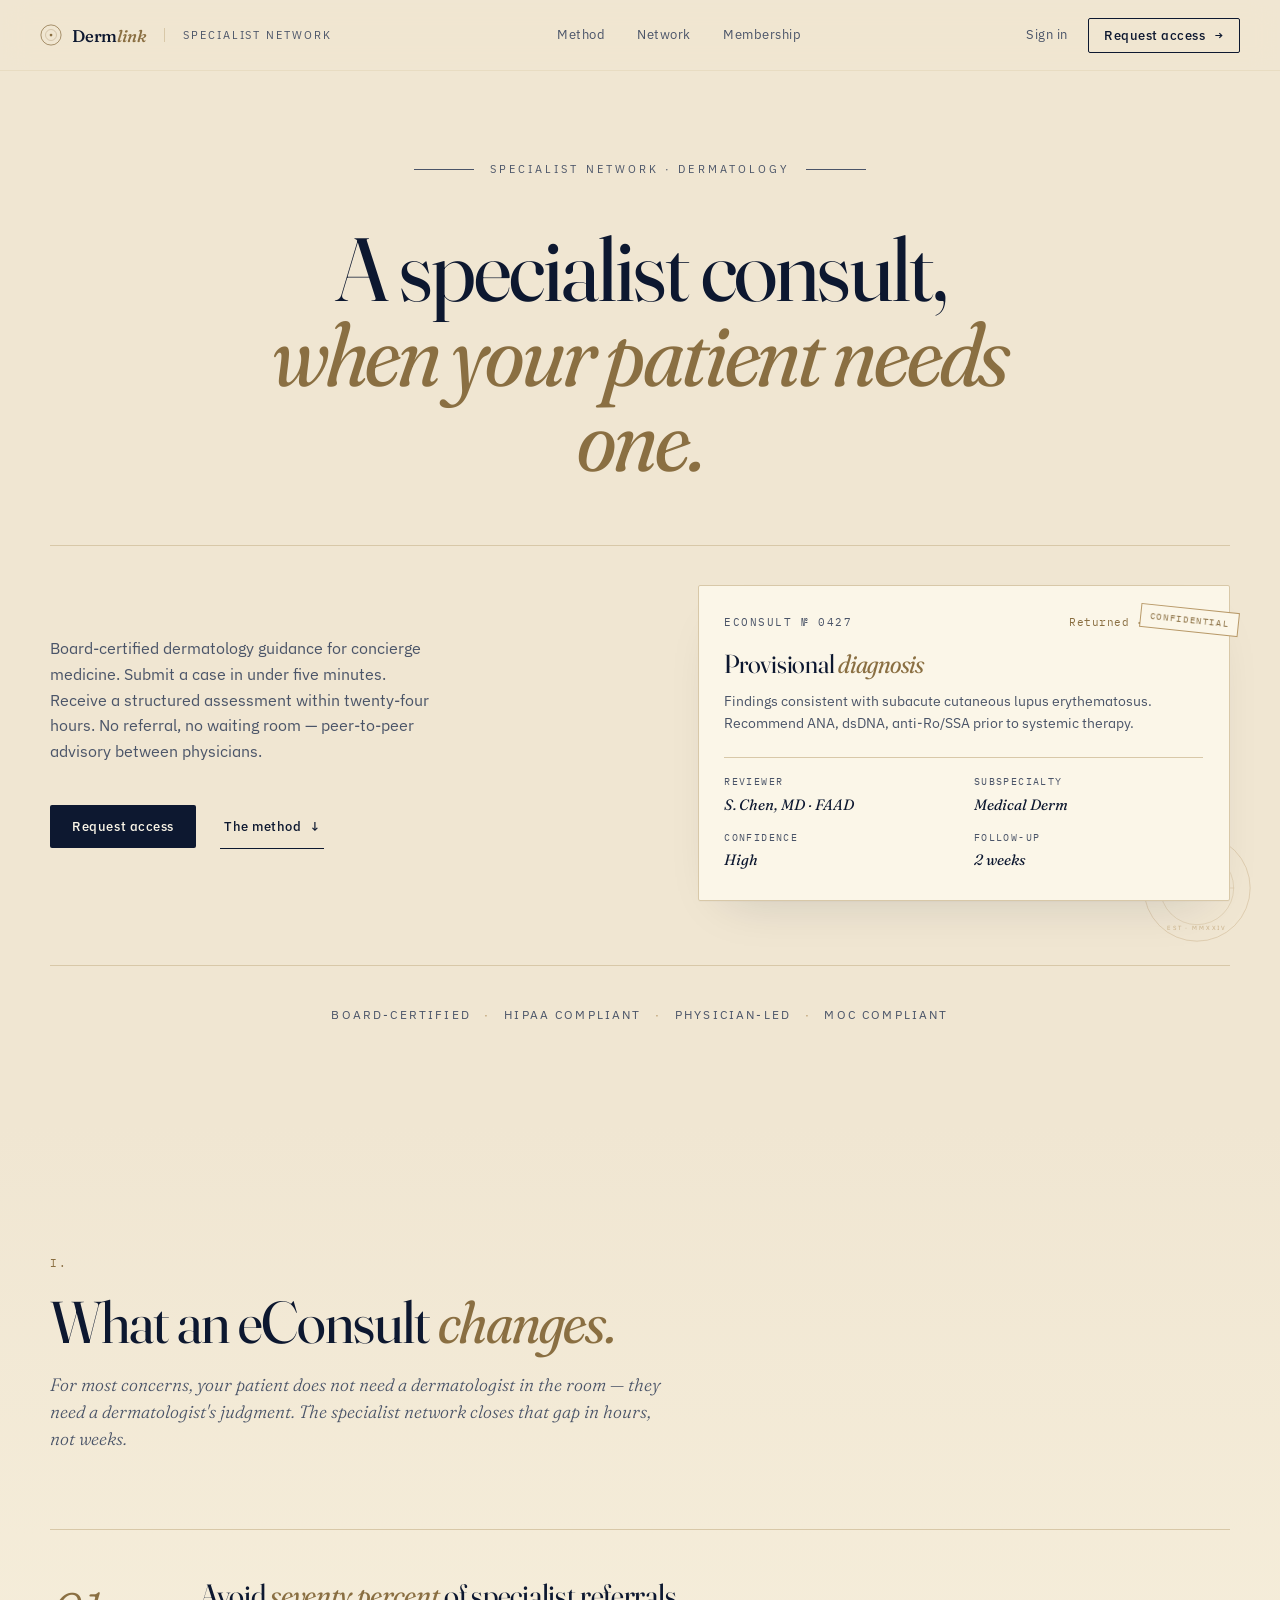
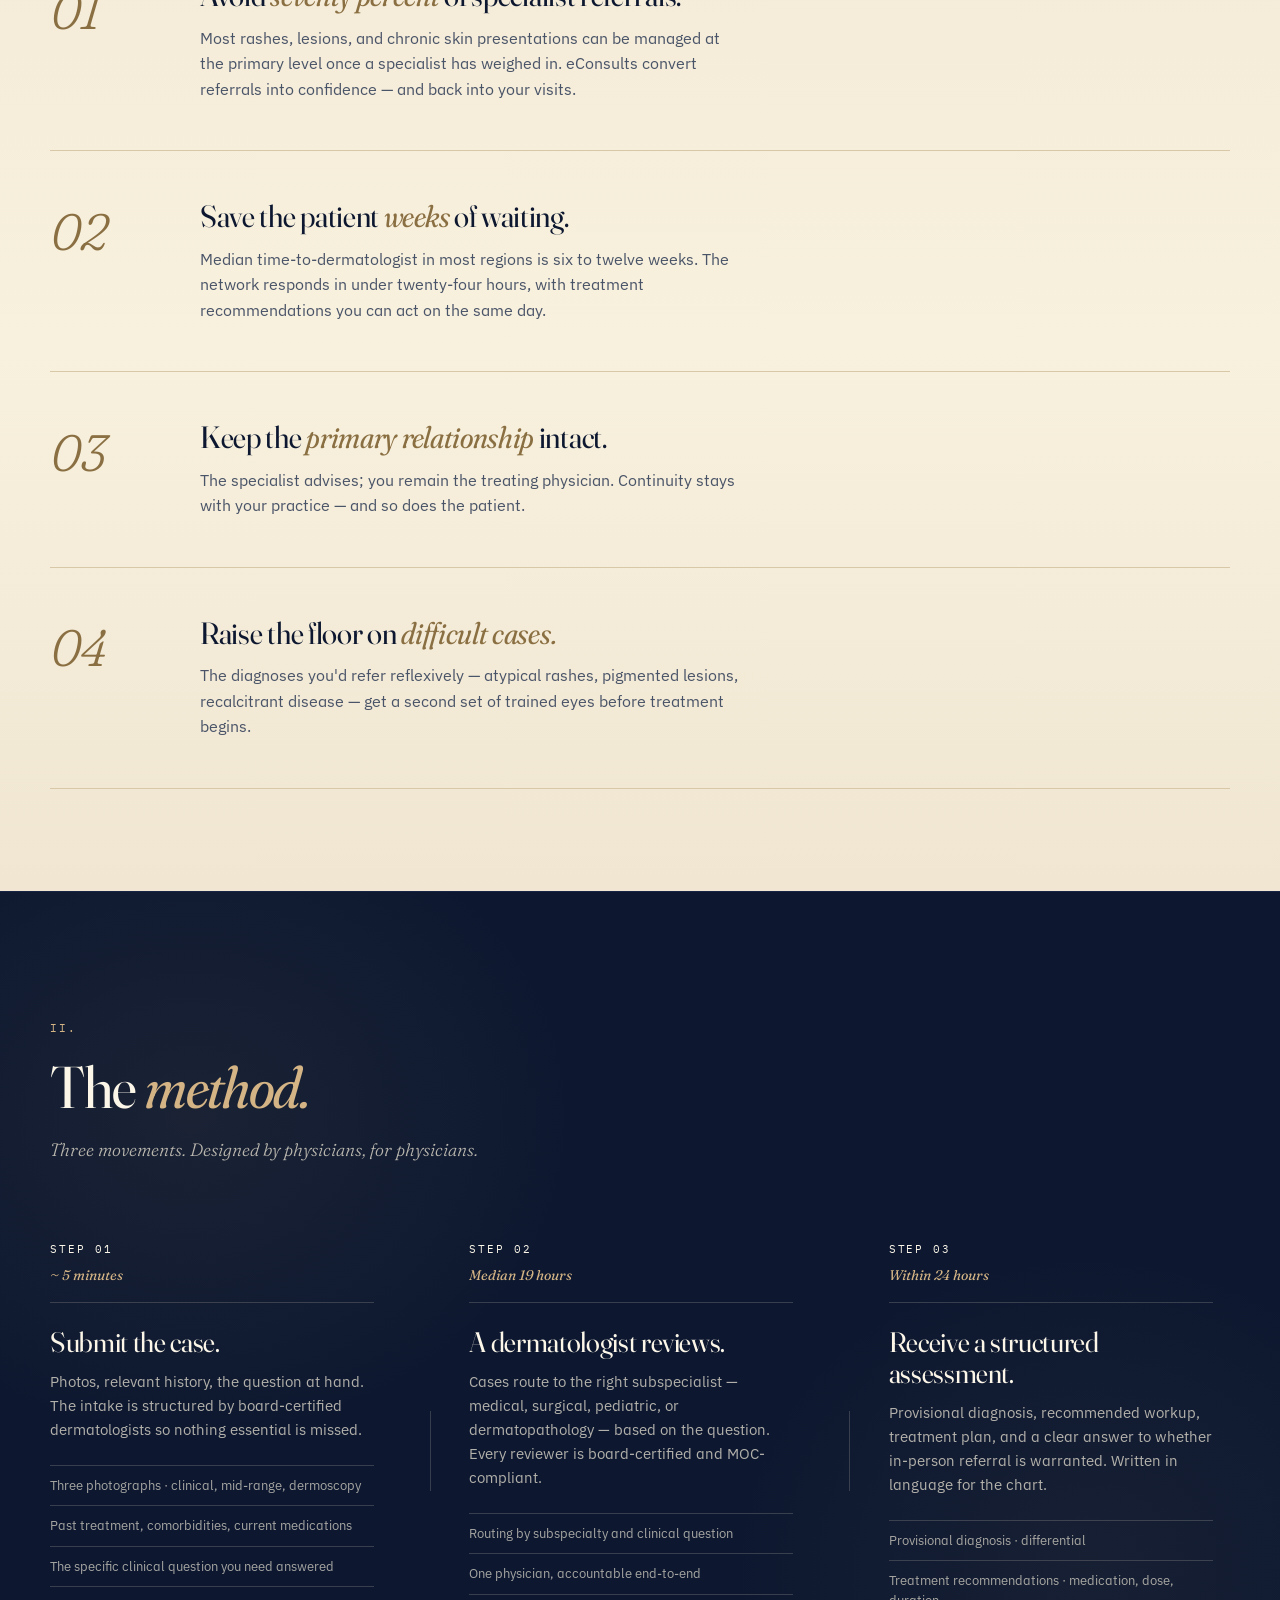
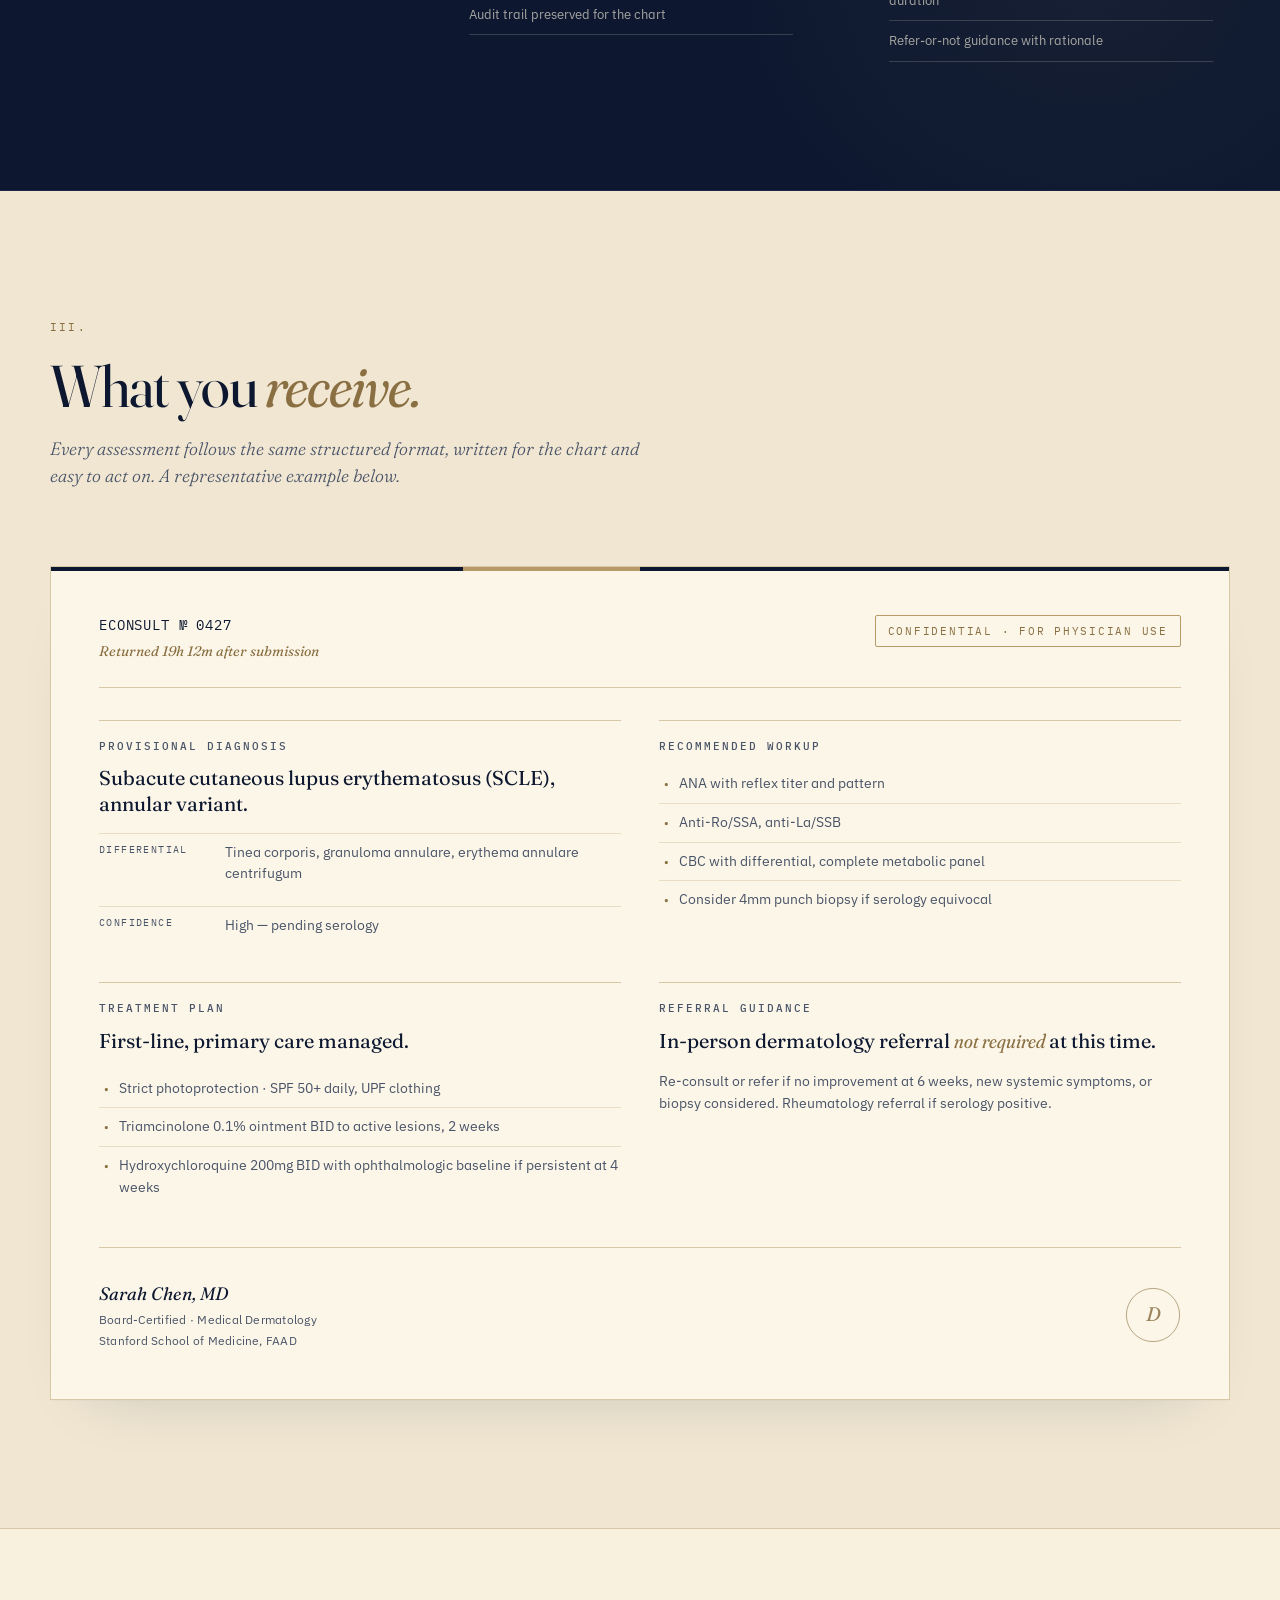
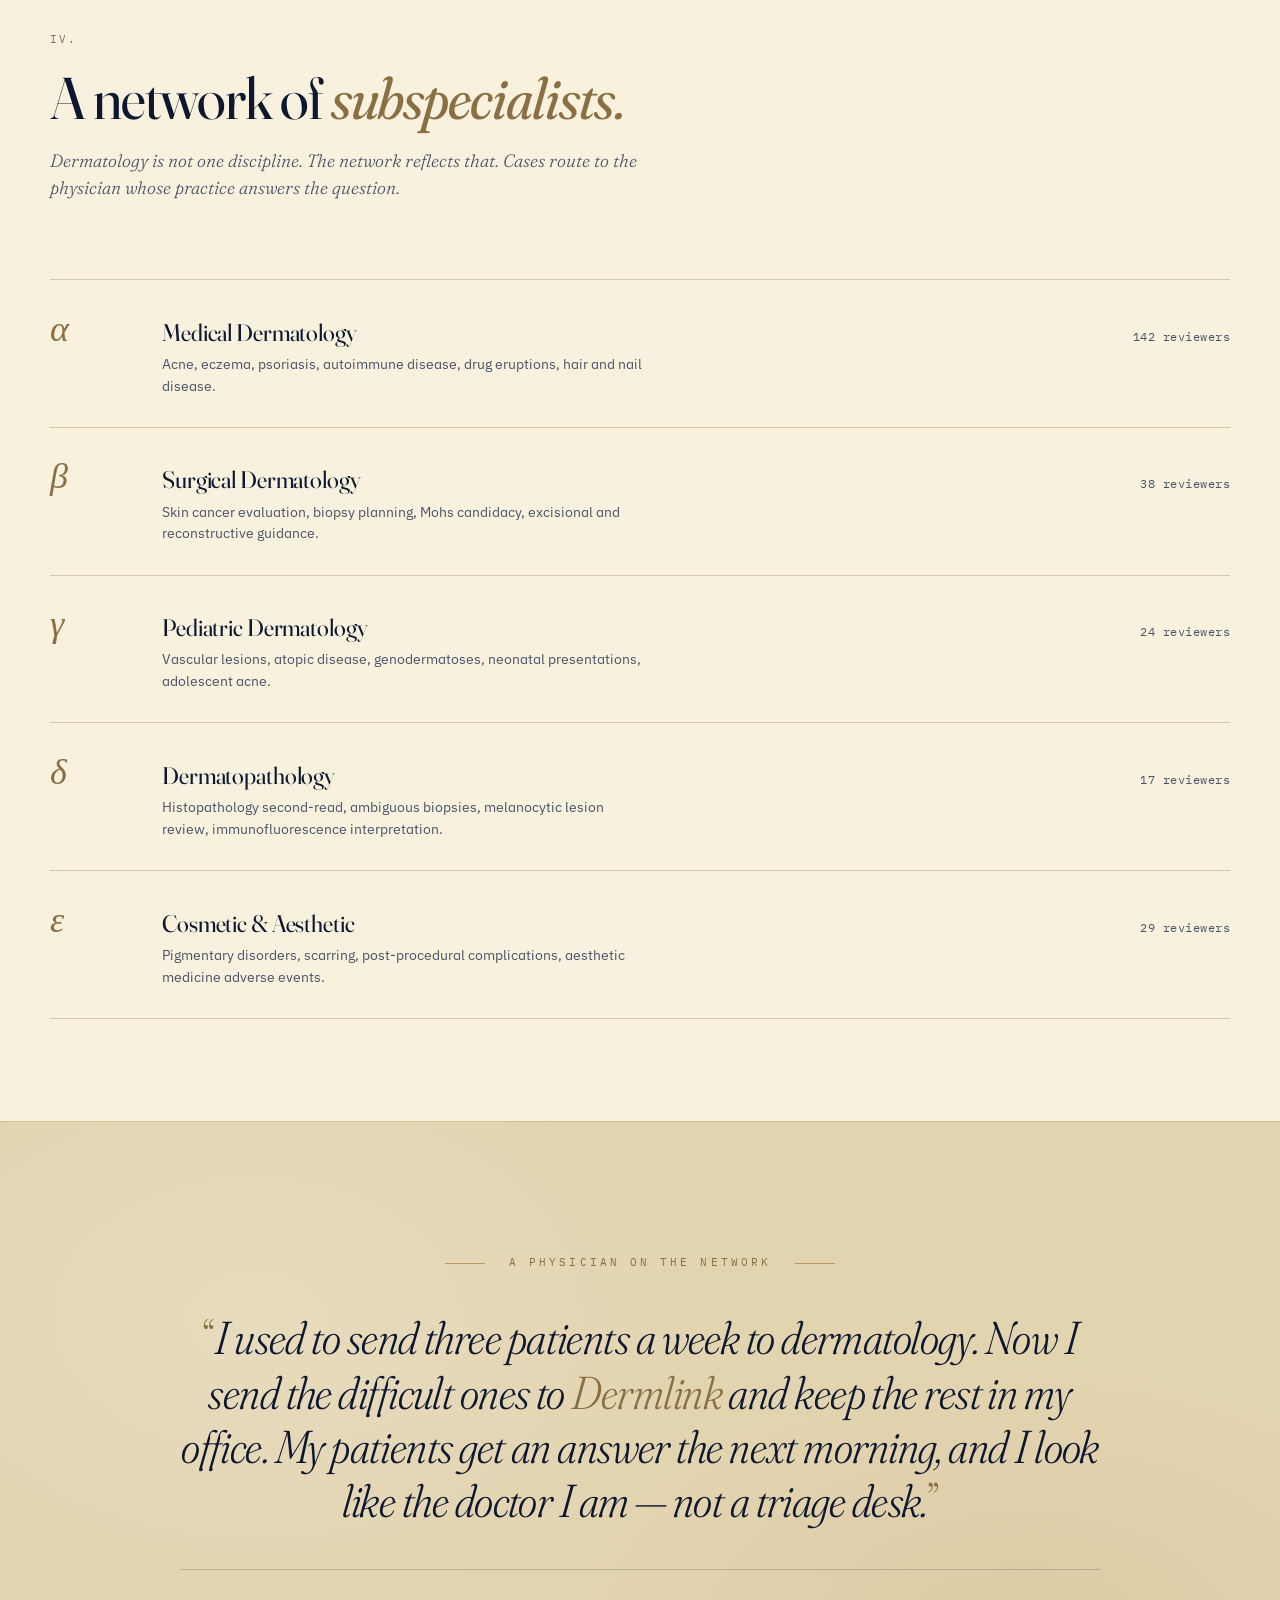
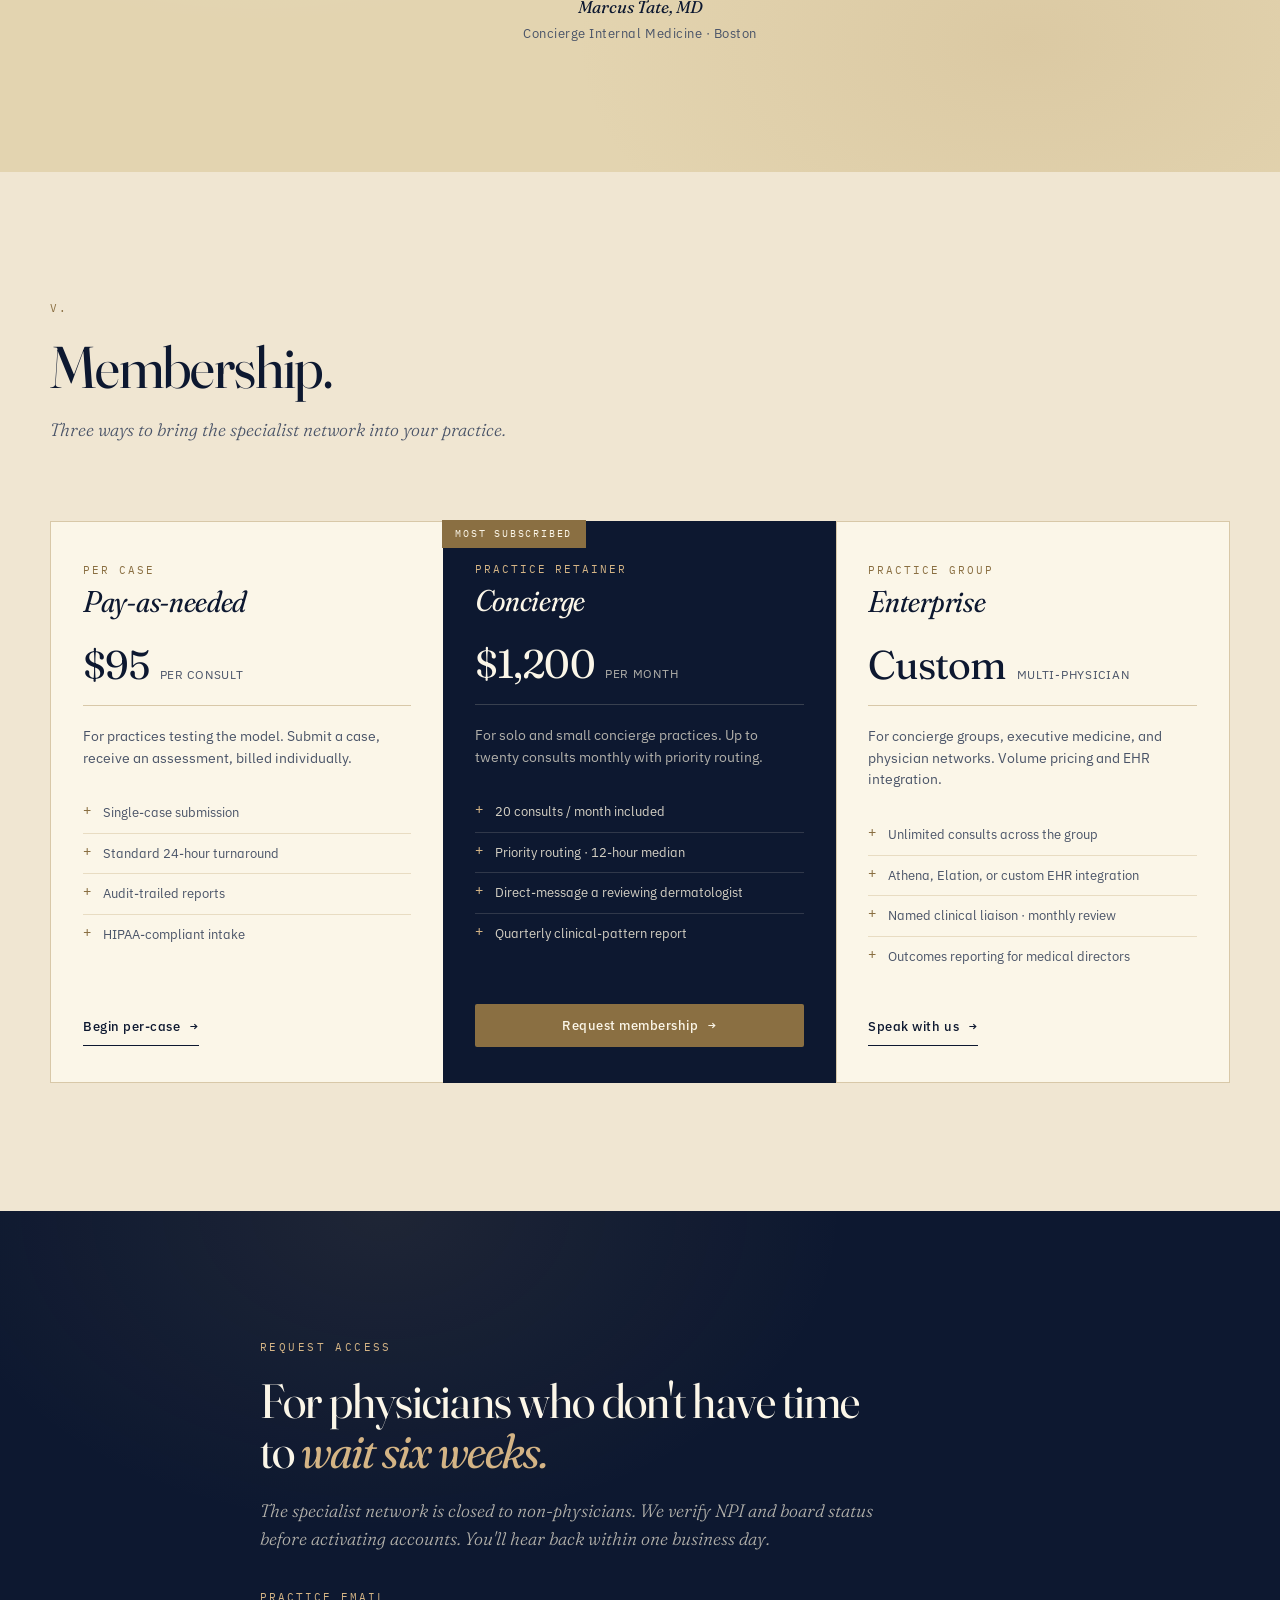
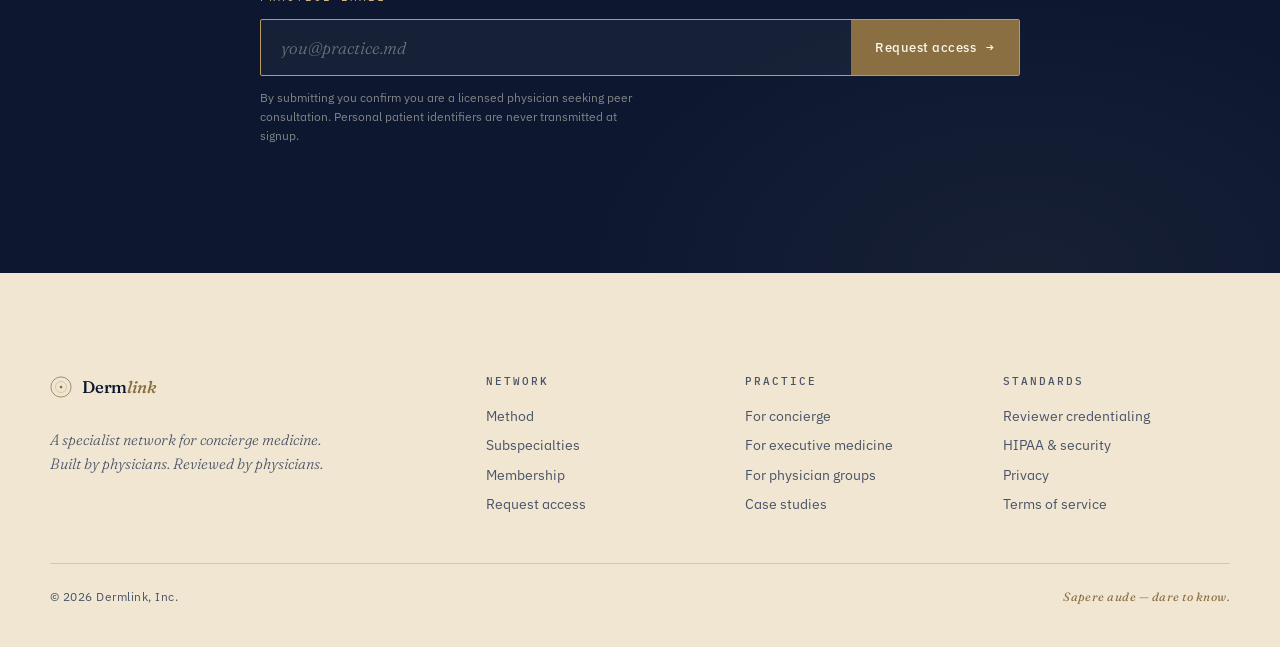
==== concept-5/index.html @ 577bccbb "adding new concepts" ====
<!doctype html>
<html lang="en">
    <head>
        <meta charset="UTF-8" />
        <meta name="viewport" content="width=device-width, initial-scale=1.0" />
        <title>Dermlink Specialist Network — Dermatology eConsults for Concierge Medicine</title>
        <link rel="preconnect" href="https://fonts.googleapis.com" />
        <link rel="preconnect" href="https://fonts.gstatic.com" crossorigin />
        <link
            href="https://fonts.googleapis.com/css2?family=Fraunces:ital,opsz,wght@0,9..144,300;0,9..144,400;0,9..144,500;0,9..144,600;1,9..144,300;1,9..144,400&family=IBM+Plex+Sans:wght@300;400;500;600&family=IBM+Plex+Mono:wght@400;500&display=swap"
            rel="stylesheet"
        />
        <link rel="stylesheet" href="styles.css" />
    </head>
    <body>
        <nav class="nav">
            <div class="nav-inner">
                <a href="#" class="logo">
                    <span class="logo-mark" aria-hidden="true">
                        <svg viewBox="0 0 24 24" fill="none">
                            <circle cx="12" cy="12" r="11" stroke="currentColor" stroke-width="0.8" />
                            <circle cx="12" cy="12" r="6" stroke="currentColor" stroke-width="0.5" opacity="0.6" />
                            <circle cx="12" cy="12" r="1.5" fill="currentColor" />
                        </svg>
                    </span>
                    <span class="logo-text">
                        <span class="logo-derm">Derm</span><span class="logo-link">link</span>
                    </span>
                    <span class="logo-divider"></span>
                    <span class="logo-sub">Specialist Network</span>
                </a>
                <div class="nav-center">
                    <a href="#how">Method</a>
                    <a href="#network">Network</a>
                    <a href="#pricing">Membership</a>
                </div>
                <div class="nav-end">
                    <a href="#" class="nav-link">Sign in</a>
                    <a href="#request" class="btn-line">
                        <span>Request access</span>
                        <span class="btn-arrow">→</span>
                    </a>
                </div>
            </div>
        </nav>

        <main>
            <header class="hero">
                <div class="hero-inner">
                    <div class="hero-eyebrow">
                        <span class="eyebrow-mark"></span>
                        <span>Specialist Network · Dermatology</span>
                        <span class="eyebrow-mark"></span>
                    </div>

                    <h1 class="hero-headline">
                        A specialist consult,
                        <em>when your patient needs one.</em>
                    </h1>

                    <div class="hero-grid">
                        <div class="hero-deck-col">
                            <p class="hero-deck">
                                Board-certified dermatology guidance for concierge
                                medicine. Submit a case in under five minutes. Receive a
                                structured assessment within twenty-four hours. No
                                referral, no waiting room — peer-to-peer advisory
                                between physicians.
                            </p>
                            <div class="hero-actions">
                                <a href="#request" class="btn-solid">
                                    <span>Request access</span>
                                </a>
                                <a href="#how" class="btn-ghost">
                                    <span>The method</span>
                                    <span class="btn-arrow">↓</span>
                                </a>
                            </div>
                        </div>

                        <aside class="hero-aside" aria-label="Sample eConsult preview">
                            <div class="aside-card">
                                <div class="aside-meta">
                                    <span class="aside-label">eConsult № 0427</span>
                                    <span class="aside-time">Returned · 19h 12m</span>
                                </div>
                                <div class="aside-stamp">
                                    <span>Confidential</span>
                                </div>
                                <h3 class="aside-headline">
                                    Provisional <em>diagnosis</em>
                                </h3>
                                <p class="aside-body">
                                    Findings consistent with subacute cutaneous lupus
                                    erythematosus. Recommend ANA, dsDNA, anti-Ro/SSA prior
                                    to systemic therapy.
                                </p>
                                <div class="aside-rule"></div>
                                <dl class="aside-meta-grid">
                                    <div>
                                        <dt>Reviewer</dt>
                                        <dd>S. Chen, MD · FAAD</dd>
                                    </div>
                                    <div>
                                        <dt>Subspecialty</dt>
                                        <dd>Medical Derm</dd>
                                    </div>
                                    <div>
                                        <dt>Confidence</dt>
                                        <dd>High</dd>
                                    </div>
                                    <div>
                                        <dt>Follow-up</dt>
                                        <dd>2 weeks</dd>
                                    </div>
                                </dl>
                            </div>
                            <svg class="aside-mark" viewBox="0 0 120 120" aria-hidden="true">
                                <circle cx="60" cy="60" r="58" fill="none" stroke="currentColor" stroke-width="0.5" />
                                <circle cx="60" cy="60" r="40" fill="none" stroke="currentColor" stroke-width="0.4" />
                                <text x="60" y="22" text-anchor="middle" font-family="Fraunces" font-style="italic" font-size="9" fill="currentColor">Dermlink</text>
                                <text x="60" y="106" text-anchor="middle" font-family="IBM Plex Sans" font-size="6" letter-spacing="2" fill="currentColor">EST · MMXXIV</text>
                                <line x1="20" y1="60" x2="38" y2="60" stroke="currentColor" stroke-width="0.4" />
                                <line x1="82" y1="60" x2="100" y2="60" stroke="currentColor" stroke-width="0.4" />
                                <text x="60" y="64" text-anchor="middle" font-family="Fraunces" font-style="italic" font-size="14" fill="currentColor">D</text>
                            </svg>
                        </aside>
                    </div>

                    <div class="hero-trust">
                        <span>Board-Certified</span>
                        <span class="trust-dot">·</span>
                        <span>HIPAA Compliant</span>
                        <span class="trust-dot">·</span>
                        <span>Physician-Led</span>
                        <span class="trust-dot">·</span>
                        <span>MOC Compliant</span>
                    </div>
                </div>
            </header>

            <section class="why">
                <div class="why-inner">
                    <header class="section-head">
                        <span class="section-num">I.</span>
                        <h2 class="section-title">
                            What an eConsult <em>changes.</em>
                        </h2>
                        <p class="section-deck">
                            For most concerns, your patient does not need a dermatologist
                            in the room — they need a dermatologist's judgment. The
                            specialist network closes that gap in hours, not weeks.
                        </p>
                    </header>

                    <ol class="why-list">
                        <li class="why-item">
                            <span class="why-num">01</span>
                            <div class="why-body">
                                <h3>
                                    Avoid <em>seventy percent</em> of specialist referrals.
                                </h3>
                                <p>
                                    Most rashes, lesions, and chronic skin presentations
                                    can be managed at the primary level once a specialist
                                    has weighed in. eConsults convert referrals into
                                    confidence — and back into your visits.
                                </p>
                            </div>
                        </li>
                        <li class="why-item">
                            <span class="why-num">02</span>
                            <div class="why-body">
                                <h3>
                                    Save the patient <em>weeks</em> of waiting.
                                </h3>
                                <p>
                                    Median time-to-dermatologist in most regions is six to
                                    twelve weeks. The network responds in under twenty-four
                                    hours, with treatment recommendations you can act on the
                                    same day.
                                </p>
                            </div>
                        </li>
                        <li class="why-item">
                            <span class="why-num">03</span>
                            <div class="why-body">
                                <h3>
                                    Keep the <em>primary relationship</em> intact.
                                </h3>
                                <p>
                                    The specialist advises; you remain the treating
                                    physician. Continuity stays with your practice — and so
                                    does the patient.
                                </p>
                            </div>
                        </li>
                        <li class="why-item">
                            <span class="why-num">04</span>
                            <div class="why-body">
                                <h3>
                                    Raise the floor on <em>difficult cases.</em>
                                </h3>
                                <p>
                                    The diagnoses you'd refer reflexively — atypical
                                    rashes, pigmented lesions, recalcitrant disease — get a
                                    second set of trained eyes before treatment begins.
                                </p>
                            </div>
                        </li>
                    </ol>
                </div>
            </section>

            <section id="how" class="how">
                <div class="how-inner">
                    <header class="section-head section-head-light">
                        <span class="section-num">II.</span>
                        <h2 class="section-title">
                            The <em>method.</em>
                        </h2>
                        <p class="section-deck">
                            Three movements. Designed by physicians, for physicians.
                        </p>
                    </header>

                    <div class="how-steps">
                        <article class="how-step">
                            <div class="step-prefix">
                                <span class="step-num">Step 01</span>
                                <span class="step-time">~ 5 minutes</span>
                            </div>
                            <h3>Submit the case.</h3>
                            <p>
                                Photos, relevant history, the question at hand. The intake
                                is structured by board-certified dermatologists so nothing
                                essential is missed.
                            </p>
                            <ul class="step-detail">
                                <li>Three photographs · clinical, mid-range, dermoscopy</li>
                                <li>Past treatment, comorbidities, current medications</li>
                                <li>The specific clinical question you need answered</li>
                            </ul>
                        </article>

                        <span class="how-rule" aria-hidden="true"></span>

                        <article class="how-step">
                            <div class="step-prefix">
                                <span class="step-num">Step 02</span>
                                <span class="step-time">Median 19 hours</span>
                            </div>
                            <h3>A dermatologist reviews.</h3>
                            <p>
                                Cases route to the right subspecialist — medical, surgical,
                                pediatric, or dermatopathology — based on the question.
                                Every reviewer is board-certified and MOC-compliant.
                            </p>
                            <ul class="step-detail">
                                <li>Routing by subspecialty and clinical question</li>
                                <li>One physician, accountable end-to-end</li>
                                <li>Audit trail preserved for the chart</li>
                            </ul>
                        </article>

                        <span class="how-rule" aria-hidden="true"></span>

                        <article class="how-step">
                            <div class="step-prefix">
                                <span class="step-num">Step 03</span>
                                <span class="step-time">Within 24 hours</span>
                            </div>
                            <h3>Receive a structured assessment.</h3>
                            <p>
                                Provisional diagnosis, recommended workup, treatment plan,
                                and a clear answer to whether in-person referral is
                                warranted. Written in language for the chart.
                            </p>
                            <ul class="step-detail">
                                <li>Provisional diagnosis · differential</li>
                                <li>Treatment recommendations · medication, dose, duration</li>
                                <li>Refer-or-not guidance with rationale</li>
                            </ul>
                        </article>
                    </div>
                </div>
            </section>

            <section class="receive">
                <div class="receive-inner">
                    <header class="section-head">
                        <span class="section-num">III.</span>
                        <h2 class="section-title">
                            What you <em>receive.</em>
                        </h2>
                        <p class="section-deck">
                            Every assessment follows the same structured format, written
                            for the chart and easy to act on. A representative example
                            below.
                        </p>
                    </header>

                    <article class="report">
                        <header class="report-head">
                            <div class="report-meta">
                                <span class="report-id">eConsult № 0427</span>
                                <span class="report-date">Returned 19h 12m after submission</span>
                            </div>
                            <div class="report-stamp">Confidential · For physician use</div>
                        </header>

                        <div class="report-grid">
                            <section class="report-block">
                                <h4>Provisional diagnosis</h4>
                                <p class="report-lead">
                                    Subacute cutaneous lupus erythematosus (SCLE),
                                    annular variant.
                                </p>
                                <dl class="report-attrs">
                                    <div>
                                        <dt>Differential</dt>
                                        <dd>Tinea corporis, granuloma annulare, erythema annulare centrifugum</dd>
                                    </div>
                                    <div>
                                        <dt>Confidence</dt>
                                        <dd>High — pending serology</dd>
                                    </div>
                                </dl>
                            </section>

                            <section class="report-block">
                                <h4>Recommended workup</h4>
                                <ul class="report-list">
                                    <li>ANA with reflex titer and pattern</li>
                                    <li>Anti-Ro/SSA, anti-La/SSB</li>
                                    <li>CBC with differential, complete metabolic panel</li>
                                    <li>Consider 4mm punch biopsy if serology equivocal</li>
                                </ul>
                            </section>

                            <section class="report-block">
                                <h4>Treatment plan</h4>
                                <p class="report-lead">First-line, primary care managed.</p>
                                <ul class="report-list">
                                    <li>Strict photoprotection · SPF 50+ daily, UPF clothing</li>
                                    <li>Triamcinolone 0.1% ointment BID to active lesions, 2 weeks</li>
                                    <li>Hydroxychloroquine 200mg BID with ophthalmologic baseline if persistent at 4 weeks</li>
                                </ul>
                            </section>

                            <section class="report-block">
                                <h4>Referral guidance</h4>
                                <p class="report-lead">
                                    In-person dermatology referral <em>not required</em>
                                    at this time.
                                </p>
                                <p class="report-detail">
                                    Re-consult or refer if no improvement at 6 weeks, new
                                    systemic symptoms, or biopsy considered. Rheumatology
                                    referral if serology positive.
                                </p>
                            </section>
                        </div>

                        <footer class="report-foot">
                            <div class="report-sig">
                                <span class="sig-name">Sarah Chen, MD</span>
                                <span class="sig-cred">Board-Certified · Medical Dermatology</span>
                                <span class="sig-cred">Stanford School of Medicine, FAAD</span>
                            </div>
                            <div class="report-mark">
                                <svg viewBox="0 0 40 40" aria-hidden="true">
                                    <circle cx="20" cy="20" r="19" fill="none" stroke="currentColor" stroke-width="0.5" />
                                    <text x="20" y="24" text-anchor="middle" font-family="Fraunces" font-style="italic" font-size="14" fill="currentColor">D</text>
                                </svg>
                            </div>
                        </footer>
                    </article>
                </div>
            </section>

            <section id="network" class="network">
                <div class="network-inner">
                    <header class="section-head">
                        <span class="section-num">IV.</span>
                        <h2 class="section-title">
                            A network of <em>subspecialists.</em>
                        </h2>
                        <p class="section-deck">
                            Dermatology is not one discipline. The network reflects that.
                            Cases route to the physician whose practice answers the
                            question.
                        </p>
                    </header>

                    <ul class="network-list">
                        <li class="network-row">
                            <span class="network-letter">α</span>
                            <div class="network-body">
                                <h3>Medical Dermatology</h3>
                                <p>
                                    Acne, eczema, psoriasis, autoimmune disease, drug
                                    eruptions, hair and nail disease.
                                </p>
                            </div>
                            <span class="network-count">142 reviewers</span>
                        </li>
                        <li class="network-row">
                            <span class="network-letter">β</span>
                            <div class="network-body">
                                <h3>Surgical Dermatology</h3>
                                <p>
                                    Skin cancer evaluation, biopsy planning, Mohs
                                    candidacy, excisional and reconstructive guidance.
                                </p>
                            </div>
                            <span class="network-count">38 reviewers</span>
                        </li>
                        <li class="network-row">
                            <span class="network-letter">γ</span>
                            <div class="network-body">
                                <h3>Pediatric Dermatology</h3>
                                <p>
                                    Vascular lesions, atopic disease, genodermatoses,
                                    neonatal presentations, adolescent acne.
                                </p>
                            </div>
                            <span class="network-count">24 reviewers</span>
                        </li>
                        <li class="network-row">
                            <span class="network-letter">δ</span>
                            <div class="network-body">
                                <h3>Dermatopathology</h3>
                                <p>
                                    Histopathology second-read, ambiguous biopsies,
                                    melanocytic lesion review, immunofluorescence
                                    interpretation.
                                </p>
                            </div>
                            <span class="network-count">17 reviewers</span>
                        </li>
                        <li class="network-row">
                            <span class="network-letter">ε</span>
                            <div class="network-body">
                                <h3>Cosmetic &amp; Aesthetic</h3>
                                <p>
                                    Pigmentary disorders, scarring, post-procedural
                                    complications, aesthetic medicine adverse events.
                                </p>
                            </div>
                            <span class="network-count">29 reviewers</span>
                        </li>
                    </ul>
                </div>
            </section>

            <section class="quote">
                <div class="quote-inner">
                    <span class="quote-eyebrow">A physician on the network</span>
                    <blockquote>
                        <p>
                            <span class="quote-mark">“</span>I used to send three patients
                            a week to dermatology. Now I send the difficult ones to
                            <em>Dermlink</em> and keep the rest in my office. My patients
                            get an answer the next morning, and I look like the doctor I
                            am — not a triage desk.<span class="quote-mark-close">”</span>
                        </p>
                    </blockquote>
                    <footer class="quote-attr">
                        <span class="attr-name">Marcus Tate, MD</span>
                        <span class="attr-detail">Concierge Internal Medicine · Boston</span>
                    </footer>
                </div>
            </section>

            <section id="pricing" class="pricing">
                <div class="pricing-inner">
                    <header class="section-head">
                        <span class="section-num">V.</span>
                        <h2 class="section-title">
                            Membership.
                        </h2>
                        <p class="section-deck">
                            Three ways to bring the specialist network into your practice.
                        </p>
                    </header>

                    <div class="pricing-grid">
                        <article class="tier">
                            <header class="tier-head">
                                <span class="tier-label">Per Case</span>
                                <h3 class="tier-name">Pay-as-needed</h3>
                            </header>
                            <div class="tier-price">
                                <span class="price-amount">$95</span>
                                <span class="price-unit">per consult</span>
                            </div>
                            <p class="tier-desc">
                                For practices testing the model. Submit a case, receive an
                                assessment, billed individually.
                            </p>
                            <ul class="tier-list">
                                <li>Single-case submission</li>
                                <li>Standard 24-hour turnaround</li>
                                <li>Audit-trailed reports</li>
                                <li>HIPAA-compliant intake</li>
                            </ul>
                            <a href="#request" class="tier-cta">
                                <span>Begin per-case</span>
                                <span class="btn-arrow">→</span>
                            </a>
                        </article>

                        <article class="tier tier-featured">
                            <span class="tier-flag">Most subscribed</span>
                            <header class="tier-head">
                                <span class="tier-label">Practice Retainer</span>
                                <h3 class="tier-name">Concierge</h3>
                            </header>
                            <div class="tier-price">
                                <span class="price-amount">$1,200</span>
                                <span class="price-unit">per month</span>
                            </div>
                            <p class="tier-desc">
                                For solo and small concierge practices. Up to twenty
                                consults monthly with priority routing.
                            </p>
                            <ul class="tier-list">
                                <li>20 consults / month included</li>
                                <li>Priority routing · 12-hour median</li>
                                <li>Direct-message a reviewing dermatologist</li>
                                <li>Quarterly clinical-pattern report</li>
                            </ul>
                            <a href="#request" class="tier-cta tier-cta-solid">
                                <span>Request membership</span>
                                <span class="btn-arrow">→</span>
                            </a>
                        </article>

                        <article class="tier">
                            <header class="tier-head">
                                <span class="tier-label">Practice Group</span>
                                <h3 class="tier-name">Enterprise</h3>
                            </header>
                            <div class="tier-price">
                                <span class="price-amount">Custom</span>
                                <span class="price-unit">multi-physician</span>
                            </div>
                            <p class="tier-desc">
                                For concierge groups, executive medicine, and physician
                                networks. Volume pricing and EHR integration.
                            </p>
                            <ul class="tier-list">
                                <li>Unlimited consults across the group</li>
                                <li>Athena, Elation, or custom EHR integration</li>
                                <li>Named clinical liaison · monthly review</li>
                                <li>Outcomes reporting for medical directors</li>
                            </ul>
                            <a href="#request" class="tier-cta">
                                <span>Speak with us</span>
                                <span class="btn-arrow">→</span>
                            </a>
                        </article>
                    </div>
                </div>
            </section>

            <section id="request" class="request">
                <div class="request-inner">
                    <span class="request-eyebrow">Request access</span>
                    <h2 class="request-title">
                        For physicians who don't have time to <em>wait six weeks.</em>
                    </h2>
                    <p class="request-deck">
                        The specialist network is closed to non-physicians. We verify NPI
                        and board status before activating accounts. You'll hear back
                        within one business day.
                    </p>
                    <form class="request-form" onsubmit="event.preventDefault();">
                        <label class="request-label" for="email">Practice email</label>
                        <div class="request-row">
                            <input
                                id="email"
                                type="email"
                                placeholder="you@practice.md"
                                autocomplete="email"
                                required
                            />
                            <button type="submit" class="btn-solid">
                                <span>Request access</span>
                                <span class="btn-arrow">→</span>
                            </button>
                        </div>
                        <p class="request-fine">
                            By submitting you confirm you are a licensed physician seeking
                            peer consultation. Personal patient identifiers are never
                            transmitted at signup.
                        </p>
                    </form>
                </div>
            </section>
        </main>

        <footer class="footer">
            <div class="footer-inner">
                <div class="footer-mark">
                    <a href="#" class="logo">
                        <span class="logo-mark" aria-hidden="true">
                            <svg viewBox="0 0 24 24" fill="none">
                                <circle cx="12" cy="12" r="11" stroke="currentColor" stroke-width="0.8" />
                                <circle cx="12" cy="12" r="6" stroke="currentColor" stroke-width="0.5" opacity="0.6" />
                                <circle cx="12" cy="12" r="1.5" fill="currentColor" />
                            </svg>
                        </span>
                        <span class="logo-text">
                            <span class="logo-derm">Derm</span><span class="logo-link">link</span>
                        </span>
                    </a>
                    <p class="footer-line">
                        A specialist network for concierge medicine.<br />
                        Built by physicians. Reviewed by physicians.
                    </p>
                </div>
                <div class="footer-cols">
                    <div class="footer-col">
                        <h4>Network</h4>
                        <a href="#how">Method</a>
                        <a href="#network">Subspecialties</a>
                        <a href="#pricing">Membership</a>
                        <a href="#request">Request access</a>
                    </div>
                    <div class="footer-col">
                        <h4>Practice</h4>
                        <a href="#">For concierge</a>
                        <a href="#">For executive medicine</a>
                        <a href="#">For physician groups</a>
                        <a href="#">Case studies</a>
                    </div>
                    <div class="footer-col">
                        <h4>Standards</h4>
                        <a href="#">Reviewer credentialing</a>
                        <a href="#">HIPAA &amp; security</a>
                        <a href="#">Privacy</a>
                        <a href="#">Terms of service</a>
                    </div>
                </div>
            </div>
            <div class="footer-bottom">
                <span>© 2026 Dermlink, Inc.</span>
                <span class="footer-aside">
                    <em>Sapere aude</em> — dare to know.
                </span>
            </div>
        </footer>
    </body>
</html>
---- concept-5/styles.css ----
/* ===================================================================
   DERMLINK SPECIALIST NETWORK — Niance edition
   Champagne paper · midnight ink · gold accents · couture rhythm
   For concierge physicians. Quiet, considered, peer-to-peer.
   =================================================================== */

:root {
    /* Champagne / parchment — Niance's pale signature */
    --champagne: #f0e6d2;
    --champagne-soft: #f8f1de;
    --champagne-pale: #fbf6e8;
    --champagne-deep: #e3d4b0;

    /* Midnight — deep navy used as type ink, almost black */
    --midnight: #0d1830;
    --midnight-soft: #1a2545;
    --midnight-mute: #4a5468;
    --midnight-faint: #8a92a4;

    /* Gold — restrained champagne metallic */
    --gold: #b89968;
    --gold-soft: #d4b485;
    --gold-deep: #8a6f42;
    --gold-pale: #ead9b3;

    /* Hairlines */
    --rule: #d8c8a8;
    --rule-faint: #e8dcc2;
    --rule-dark: rgba(240, 230, 210, 0.18);

    /* Typography */
    --serif: "Fraunces", "Times New Roman", serif;
    --sans: "IBM Plex Sans", -apple-system, sans-serif;
    --mono: "IBM Plex Mono", ui-monospace, monospace;

    /* Editorial scale */
    --gutter: clamp(1.25rem, 3.2vw, 2.5rem);
    --shell: 1180px;
    --column: 1240px;

    --vspace-sm: clamp(2.5rem, 5vw, 4rem);
    --vspace-md: clamp(4rem, 8vw, 7rem);
    --vspace-lg: clamp(5rem, 10vw, 9rem);
}

*,
*::before,
*::after {
    box-sizing: border-box;
    margin: 0;
    padding: 0;
}

html {
    scroll-behavior: smooth;
    background: var(--champagne);
}

body {
    font-family: var(--sans);
    font-size: 15px;
    line-height: 1.55;
    color: var(--midnight);
    background: var(--champagne);
    -webkit-font-smoothing: antialiased;
    -moz-osx-font-smoothing: grayscale;
    font-feature-settings:
        "ss01" 1,
        "kern" 1;
    overflow-x: hidden;
}

/* Subtle warmth — gold gradients in deep corners */
body::before {
    content: "";
    position: fixed;
    inset: 0;
    pointer-events: none;
    z-index: -1;
    background:
        radial-gradient(
            ellipse 100% 70% at 50% -10%,
            rgba(184, 153, 104, 0.07),
            transparent 60%
        ),
        radial-gradient(
            ellipse 70% 50% at 100% 100%,
            rgba(13, 24, 48, 0.04),
            transparent 70%
        );
}

a {
    color: inherit;
    text-decoration: none;
}

button {
    font: inherit;
    background: none;
    border: 0;
    cursor: pointer;
    color: inherit;
}

/* ─── Typography primitives ─────────────────────────────────────── */

h1,
h2,
h3,
h4 {
    font-family: var(--serif);
    font-weight: 400;
    letter-spacing: -0.005em;
    color: var(--midnight);
    line-height: 1.05;
    font-variation-settings:
        "opsz" 144,
        "SOFT" 0;
}

h1 em,
h2 em,
h3 em,
.aside-headline em,
.report-block .report-lead em {
    font-style: italic;
    color: var(--gold-deep);
    font-variation-settings:
        "opsz" 144,
        "SOFT" 50;
}

em {
    font-style: italic;
}

::selection {
    background: var(--midnight);
    color: var(--champagne-pale);
}

/* ─── Navigation ────────────────────────────────────────────────── */

.nav {
    position: sticky;
    top: 0;
    z-index: 50;
    padding: 1.1rem var(--gutter);
    background: rgba(240, 230, 210, 0.86);
    backdrop-filter: saturate(120%) blur(14px);
    -webkit-backdrop-filter: saturate(120%) blur(14px);
    border-bottom: 1px solid var(--rule-faint);
}

.nav-inner {
    max-width: var(--column);
    margin: 0 auto;
    display: flex;
    align-items: center;
    justify-content: space-between;
    gap: 1rem;
}

.logo {
    display: inline-flex;
    align-items: center;
    gap: 0.625rem;
    color: var(--midnight);
    line-height: 1;
}

.logo-mark {
    display: inline-flex;
    width: 22px;
    height: 22px;
    color: var(--gold-deep);
}

.logo-mark svg {
    width: 100%;
    height: 100%;
}

.logo-text {
    font-family: var(--serif);
    font-size: 1.0625rem;
    letter-spacing: -0.01em;
    font-weight: 500;
    font-variation-settings:
        "opsz" 36,
        "SOFT" 30;
}

.logo-derm {
    color: var(--midnight);
}

.logo-link {
    color: var(--gold-deep);
    font-style: italic;
}

.logo-divider {
    width: 1px;
    height: 14px;
    background: var(--rule);
    margin: 0 0.5rem;
}

.logo-sub {
    font-family: var(--sans);
    font-size: 0.6875rem;
    letter-spacing: 0.18em;
    text-transform: uppercase;
    color: var(--midnight-mute);
}

.nav-center {
    display: flex;
    gap: 2rem;
}

.nav-center a {
    font-family: var(--sans);
    font-size: 0.8125rem;
    letter-spacing: 0.04em;
    color: var(--midnight-mute);
    transition: color 0.2s ease;
}

.nav-center a:hover {
    color: var(--gold-deep);
}

.nav-end {
    display: flex;
    align-items: center;
    gap: 1.25rem;
}

.nav-link {
    font-size: 0.8125rem;
    letter-spacing: 0.04em;
    color: var(--midnight-mute);
}

.nav-link:hover {
    color: var(--gold-deep);
}

/* ─── Buttons ───────────────────────────────────────────────────── */

.btn-solid,
.btn-ghost,
.btn-line,
.tier-cta {
    display: inline-flex;
    align-items: center;
    gap: 0.625rem;
    font-family: var(--sans);
    font-size: 0.8125rem;
    font-weight: 500;
    letter-spacing: 0.04em;
    line-height: 1;
    transition:
        background 0.25s ease,
        color 0.25s ease,
        border-color 0.25s ease,
        transform 0.25s ease;
}

.btn-solid {
    padding: 0.95rem 1.4rem;
    background: var(--midnight);
    color: var(--champagne-pale);
    border-radius: 2px;
}

.btn-solid:hover {
    background: var(--gold-deep);
}

.btn-ghost {
    padding: 0.95rem 0.25rem;
    color: var(--midnight);
    border-bottom: 1px solid var(--midnight);
    border-radius: 0;
}

.btn-ghost:hover {
    color: var(--gold-deep);
    border-bottom-color: var(--gold-deep);
}

.btn-line {
    padding: 0.625rem 0.95rem;
    color: var(--midnight);
    border: 1px solid var(--midnight);
    border-radius: 2px;
}

.btn-line:hover {
    background: var(--midnight);
    color: var(--champagne-pale);
}

.btn-arrow {
    font-family: var(--mono);
    transition: transform 0.25s ease;
    display: inline-block;
}

.btn-solid:hover .btn-arrow,
.btn-ghost:hover .btn-arrow,
.btn-line:hover .btn-arrow,
.tier-cta:hover .btn-arrow {
    transform: translateX(3px);
}

/* ─── Hero ──────────────────────────────────────────────────────── */

.hero {
    padding: clamp(3.5rem, 7vw, 6rem) var(--gutter) var(--vspace-md);
    position: relative;
}

.hero-inner {
    max-width: var(--shell);
    margin: 0 auto;
}

/* Centered eyebrow with hairlines on either side — couture detail */
.hero-eyebrow {
    display: flex;
    align-items: center;
    justify-content: center;
    gap: 1rem;
    font-family: var(--sans);
    font-size: 0.6875rem;
    letter-spacing: 0.28em;
    text-transform: uppercase;
    color: var(--midnight-mute);
    margin-bottom: 3rem;
    text-align: center;
}

.eyebrow-mark {
    width: 60px;
    height: 1px;
    background: var(--midnight-mute);
    display: inline-block;
}

/* Headline centered for editorial weight */
.hero-headline {
    font-size: clamp(2.75rem, 7vw, 6rem);
    line-height: 0.95;
    letter-spacing: -0.024em;
    font-weight: 400;
    text-align: center;
    margin: 0 auto 4rem;
    max-width: 14ch;
    font-variation-settings:
        "opsz" 144,
        "SOFT" 0;
}

.hero-grid {
    display: grid;
    grid-template-columns: 1fr 1fr;
    gap: clamp(2rem, 5vw, 5rem);
    align-items: center;
    margin-bottom: 4rem;
    padding-top: clamp(1.5rem, 3vw, 3rem);
    border-top: 1px solid var(--rule);
}

.hero-deck-col {
    max-width: 44ch;
}

.hero-deck {
    font-size: clamp(1rem, 1.2vw, 1.0625rem);
    line-height: 1.6;
    color: var(--midnight-mute);
    margin-bottom: 2.5rem;
    font-weight: 400;
}

.hero-actions {
    display: flex;
    gap: 1.5rem;
    align-items: center;
    flex-wrap: wrap;
}

/* Hero aside — sample eConsult preview */
.hero-aside {
    position: relative;
    padding-left: clamp(0px, 2vw, 2rem);
}

.aside-card {
    position: relative;
    background: var(--champagne-pale);
    border: 1px solid var(--rule);
    padding: 1.75rem 1.6rem;
    border-radius: 2px;
    box-shadow:
        0 1px 0 rgba(13, 24, 48, 0.02),
        0 22px 50px -28px rgba(13, 24, 48, 0.18);
}

.aside-meta {
    display: flex;
    justify-content: space-between;
    align-items: baseline;
    margin-bottom: 1.25rem;
    font-family: var(--mono);
    font-size: 0.6875rem;
    letter-spacing: 0.04em;
    color: var(--midnight-mute);
}

.aside-label {
    text-transform: uppercase;
    letter-spacing: 0.14em;
}

.aside-time {
    color: var(--gold-deep);
}

.aside-stamp {
    position: absolute;
    top: 1.4rem;
    right: -0.625rem;
    transform: rotate(6deg);
    padding: 0.25rem 0.55rem;
    border: 1px solid var(--gold);
    color: var(--gold-deep);
    font-family: var(--mono);
    font-size: 0.5625rem;
    letter-spacing: 0.18em;
    text-transform: uppercase;
    background: var(--champagne-pale);
}

.aside-headline {
    font-family: var(--serif);
    font-size: 1.625rem;
    line-height: 1.05;
    letter-spacing: -0.01em;
    margin-bottom: 0.85rem;
    margin-top: 0.5rem;
    color: var(--midnight);
}

.aside-body {
    font-size: 0.875rem;
    line-height: 1.55;
    color: var(--midnight-mute);
    margin-bottom: 1.4rem;
}

.aside-rule {
    height: 1px;
    background: var(--rule);
    margin-bottom: 1rem;
}

.aside-meta-grid {
    display: grid;
    grid-template-columns: 1fr 1fr;
    gap: 0.85rem 1.25rem;
}

.aside-meta-grid dt {
    font-family: var(--mono);
    font-size: 0.625rem;
    letter-spacing: 0.14em;
    text-transform: uppercase;
    color: var(--midnight-mute);
    margin-bottom: 0.2rem;
}

.aside-meta-grid dd {
    font-family: var(--serif);
    font-size: 0.9375rem;
    color: var(--midnight);
    font-style: italic;
    font-variation-settings: "opsz" 14;
}

.aside-mark {
    position: absolute;
    width: 110px;
    height: 110px;
    bottom: -42px;
    right: -22px;
    color: var(--gold);
    opacity: 0.7;
    z-index: -1;
}

.hero-trust {
    display: flex;
    align-items: center;
    justify-content: center;
    flex-wrap: wrap;
    gap: 0.85rem;
    padding-top: 2.5rem;
    border-top: 1px solid var(--rule);
    font-family: var(--sans);
    font-size: 0.75rem;
    letter-spacing: 0.18em;
    text-transform: uppercase;
    color: var(--midnight-mute);
    text-align: center;
}

.trust-dot {
    color: var(--gold);
}

/* ─── Section primitives ────────────────────────────────────────── */

.section-head {
    max-width: 740px;
    margin-bottom: clamp(3rem, 6vw, 5rem);
}

.section-num {
    font-family: var(--mono);
    font-size: 0.6875rem;
    letter-spacing: 0.2em;
    color: var(--gold-deep);
    text-transform: uppercase;
    display: block;
    margin-bottom: 1.25rem;
}

.section-title {
    font-size: clamp(2rem, 4.6vw, 3.75rem);
    line-height: 1.02;
    letter-spacing: -0.018em;
    margin-bottom: 1.25rem;
}

.section-deck {
    font-family: var(--serif);
    font-style: italic;
    font-variation-settings:
        "opsz" 36,
        "SOFT" 50;
    font-size: clamp(1.0625rem, 1.4vw, 1.25rem);
    line-height: 1.5;
    color: var(--midnight-mute);
    max-width: 56ch;
    font-weight: 300;
}

/* Light variant for use on dark midnight sections */
.section-head-light .section-num {
    color: var(--gold-soft);
}

.section-head-light .section-title {
    color: var(--champagne-pale);
}

.section-head-light .section-title em {
    color: var(--gold-soft);
}

.section-head-light .section-deck {
    color: rgba(248, 241, 222, 0.72);
}

/* ─── Why eConsult ──────────────────────────────────────────────── */

.why {
    padding: var(--vspace-lg) var(--gutter) var(--vspace-md);
    background: linear-gradient(
        180deg,
        var(--champagne) 0%,
        var(--champagne-soft) 60%,
        var(--champagne) 100%
    );
}

.why-inner {
    max-width: var(--shell);
    margin: 0 auto;
}

.why-list {
    list-style: none;
    border-top: 1px solid var(--rule);
}

.why-item {
    display: grid;
    grid-template-columns: 110px 1fr;
    gap: 2.5rem;
    padding: 3rem 0;
    border-bottom: 1px solid var(--rule);
    align-items: start;
    transition: padding 0.3s ease;
}

.why-num {
    font-family: var(--serif);
    font-style: italic;
    font-size: clamp(2.5rem, 4vw, 3.25rem);
    color: var(--gold-deep);
    line-height: 1;
    font-weight: 300;
    font-variation-settings:
        "opsz" 96,
        "SOFT" 100;
    padding-top: 0.4rem;
}

.why-body {
    max-width: 60ch;
}

.why-body h3 {
    font-size: clamp(1.4rem, 2.4vw, 2rem);
    line-height: 1.15;
    letter-spacing: -0.01em;
    font-weight: 400;
    margin-bottom: 0.75rem;
}

.why-body p {
    font-size: 1rem;
    line-height: 1.6;
    color: var(--midnight-mute);
}

/* ─── How it works — DARK MIDNIGHT BAND ─────────────────────────── */

.how {
    padding: var(--vspace-lg) var(--gutter);
    background: var(--midnight);
    color: var(--champagne-pale);
    border-top: 1px solid var(--midnight-soft);
    border-bottom: 1px solid var(--midnight-soft);
    position: relative;
    overflow: hidden;
}

.how::before {
    content: "";
    position: absolute;
    inset: 0;
    background:
        radial-gradient(
            ellipse 50% 60% at 15% 25%,
            rgba(184, 153, 104, 0.08),
            transparent 60%
        ),
        radial-gradient(
            ellipse 40% 50% at 85% 75%,
            rgba(184, 153, 104, 0.06),
            transparent 70%
        );
    pointer-events: none;
}

.how-inner {
    max-width: var(--shell);
    margin: 0 auto;
    position: relative;
}

.how-steps {
    display: grid;
    grid-template-columns: 1fr auto 1fr auto 1fr;
    gap: clamp(1.5rem, 3vw, 3rem);
    align-items: start;
}

.how-rule {
    width: 1px;
    height: 80px;
    background: var(--rule-dark);
    align-self: center;
    justify-self: center;
}

.how-step {
    max-width: 36ch;
}

.step-prefix {
    display: flex;
    flex-direction: column;
    margin-bottom: 1.5rem;
    border-bottom: 1px solid var(--rule-dark);
    padding-bottom: 1rem;
}

.step-num {
    font-family: var(--mono);
    font-size: 0.6875rem;
    letter-spacing: 0.18em;
    text-transform: uppercase;
    color: var(--champagne-pale);
    margin-bottom: 0.4rem;
}

.step-time {
    font-family: var(--serif);
    font-style: italic;
    font-size: 0.875rem;
    color: var(--gold-soft);
}

.how-step h3 {
    font-size: clamp(1.4rem, 2.2vw, 1.875rem);
    line-height: 1.1;
    letter-spacing: -0.012em;
    font-weight: 400;
    margin-bottom: 0.75rem;
    color: var(--champagne-pale);
}

.how-step h3 em {
    color: var(--gold-soft);
}

.how-step > p {
    font-size: 0.9375rem;
    line-height: 1.6;
    color: rgba(248, 241, 222, 0.7);
    margin-bottom: 1.4rem;
}

.step-detail {
    list-style: none;
    border-top: 1px solid var(--rule-dark);
}

.step-detail li {
    padding: 0.625rem 0;
    border-bottom: 1px solid var(--rule-dark);
    font-family: var(--sans);
    font-size: 0.8125rem;
    color: rgba(248, 241, 222, 0.65);
    line-height: 1.5;
}

/* ─── What you receive — eConsult report ────────────────────────── */

.receive {
    padding: var(--vspace-lg) var(--gutter);
    background: var(--champagne);
}

.receive-inner {
    max-width: var(--shell);
    margin: 0 auto;
}

.report {
    background: var(--champagne-pale);
    border: 1px solid var(--rule);
    padding: clamp(1.75rem, 4vw, 3rem);
    position: relative;
    box-shadow:
        0 1px 0 rgba(13, 24, 48, 0.02),
        0 30px 60px -40px rgba(13, 24, 48, 0.18);
}

.report::before {
    content: "";
    position: absolute;
    top: 0;
    left: 0;
    right: 0;
    height: 4px;
    background: linear-gradient(
        90deg,
        var(--midnight) 0,
        var(--midnight) 35%,
        var(--gold) 35%,
        var(--gold) 50%,
        var(--midnight) 50%,
        var(--midnight) 100%
    );
}

.report-head {
    display: flex;
    justify-content: space-between;
    align-items: flex-start;
    flex-wrap: wrap;
    gap: 1rem;
    padding-bottom: 1.5rem;
    margin-bottom: 2rem;
    border-bottom: 1px solid var(--rule);
}

.report-meta {
    display: flex;
    flex-direction: column;
    gap: 0.25rem;
}

.report-id {
    font-family: var(--mono);
    font-size: 0.875rem;
    letter-spacing: 0.06em;
    color: var(--midnight);
    text-transform: uppercase;
}

.report-date {
    font-family: var(--serif);
    font-style: italic;
    font-size: 0.875rem;
    color: var(--gold-deep);
}

.report-stamp {
    font-family: var(--mono);
    font-size: 0.6875rem;
    letter-spacing: 0.16em;
    text-transform: uppercase;
    color: var(--gold-deep);
    border: 1px solid var(--gold);
    padding: 0.4rem 0.75rem;
    border-radius: 2px;
}

.report-grid {
    display: grid;
    grid-template-columns: 1fr 1fr;
    gap: clamp(1.5rem, 3vw, 3rem);
    margin-bottom: 2.5rem;
}

.report-block {
    border-top: 1px solid var(--rule);
    padding-top: 1.25rem;
}

.report-block h4 {
    font-family: var(--mono);
    font-size: 0.6875rem;
    letter-spacing: 0.18em;
    text-transform: uppercase;
    font-weight: 500;
    color: var(--midnight-mute);
    margin-bottom: 0.85rem;
    line-height: 1;
}

.report-lead {
    font-family: var(--serif);
    font-size: 1.25rem;
    line-height: 1.3;
    color: var(--midnight);
    font-weight: 400;
    margin-bottom: 1rem;
}

.report-detail {
    font-size: 0.875rem;
    line-height: 1.6;
    color: var(--midnight-mute);
}

.report-list {
    list-style: none;
}

.report-list li {
    padding: 0.5rem 0;
    border-bottom: 1px solid var(--rule-faint);
    font-size: 0.875rem;
    line-height: 1.55;
    color: var(--midnight-mute);
    position: relative;
    padding-left: 1.25rem;
}

.report-list li::before {
    content: "·";
    position: absolute;
    left: 0.25rem;
    color: var(--gold-deep);
    font-weight: 600;
    font-size: 1.2rem;
    line-height: 1;
}

.report-list li:last-child {
    border-bottom: 0;
}

.report-attrs {
    display: grid;
    gap: 0.85rem;
    margin-top: 0.85rem;
}

.report-attrs > div {
    display: grid;
    grid-template-columns: 110px 1fr;
    gap: 1rem;
    padding: 0.5rem 0;
    border-top: 1px solid var(--rule-faint);
}

.report-attrs dt {
    font-family: var(--mono);
    font-size: 0.625rem;
    letter-spacing: 0.14em;
    text-transform: uppercase;
    color: var(--midnight-mute);
    line-height: 1.6;
}

.report-attrs dd {
    font-size: 0.875rem;
    line-height: 1.5;
    color: var(--midnight-mute);
}

.report-foot {
    display: flex;
    align-items: center;
    justify-content: space-between;
    padding-top: 2rem;
    border-top: 1px solid var(--rule);
    flex-wrap: wrap;
    gap: 1rem;
}

.report-sig {
    display: flex;
    flex-direction: column;
    gap: 0.2rem;
}

.sig-name {
    font-family: var(--serif);
    font-size: 1.125rem;
    font-style: italic;
    color: var(--midnight);
    font-variation-settings: "opsz" 36;
}

.sig-cred {
    font-family: var(--sans);
    font-size: 0.75rem;
    color: var(--midnight-mute);
    letter-spacing: 0.02em;
}

.report-mark {
    width: 56px;
    height: 56px;
    color: var(--gold-deep);
    opacity: 0.85;
}

.report-mark svg {
    width: 100%;
    height: 100%;
}

/* ─── Network ───────────────────────────────────────────────────── */

.network {
    padding: var(--vspace-md) var(--gutter);
    background: var(--champagne-soft);
    border-top: 1px solid var(--rule);
}

.network-inner {
    max-width: var(--shell);
    margin: 0 auto;
}

.network-list {
    list-style: none;
    border-top: 1px solid var(--rule);
}

.network-row {
    display: grid;
    grid-template-columns: 80px 1fr auto;
    align-items: baseline;
    gap: 2rem;
    padding: 1.85rem 0;
    border-bottom: 1px solid var(--rule);
    transition: background 0.3s ease, padding-left 0.3s ease;
}

.network-row:hover {
    padding-left: 1rem;
    background: linear-gradient(
        90deg,
        rgba(184, 153, 104, 0.08),
        transparent
    );
}

.network-letter {
    font-family: var(--serif);
    font-size: 2.25rem;
    font-style: italic;
    font-weight: 300;
    color: var(--gold-deep);
    line-height: 1;
    font-variation-settings:
        "opsz" 96,
        "SOFT" 100;
}

.network-body h3 {
    font-size: clamp(1.25rem, 2vw, 1.5rem);
    line-height: 1.2;
    margin-bottom: 0.4rem;
    font-weight: 400;
    letter-spacing: -0.005em;
}

.network-body p {
    font-size: 0.875rem;
    line-height: 1.55;
    color: var(--midnight-mute);
    max-width: 60ch;
}

.network-count {
    font-family: var(--mono);
    font-size: 0.75rem;
    letter-spacing: 0.04em;
    color: var(--midnight-mute);
    white-space: nowrap;
}

/* ─── Pull quote — gold-leaning champagne band ──────────────────── */

.quote {
    padding: var(--vspace-lg) var(--gutter);
    background: var(--champagne-deep);
    color: var(--midnight);
    position: relative;
    overflow: hidden;
}

.quote::before {
    content: "";
    position: absolute;
    inset: 0;
    background:
        radial-gradient(
            ellipse 60% 80% at 20% 30%,
            rgba(255, 255, 255, 0.18),
            transparent 60%
        ),
        radial-gradient(
            ellipse 50% 60% at 80% 80%,
            rgba(184, 153, 104, 0.18),
            transparent 70%
        );
    pointer-events: none;
}

.quote::after {
    content: "";
    position: absolute;
    top: 0;
    left: 0;
    right: 0;
    height: 1px;
    background: var(--gold);
    opacity: 0.4;
}

.quote-inner {
    max-width: 920px;
    margin: 0 auto;
    position: relative;
    text-align: center;
}

.quote-eyebrow {
    display: inline-block;
    font-family: var(--mono);
    font-size: 0.6875rem;
    letter-spacing: 0.28em;
    text-transform: uppercase;
    color: var(--gold-deep);
    margin-bottom: 2.5rem;
    padding: 0 1.5rem;
    position: relative;
}

.quote-eyebrow::before,
.quote-eyebrow::after {
    content: "";
    position: absolute;
    top: 50%;
    width: 40px;
    height: 1px;
    background: var(--gold);
}

.quote-eyebrow::before {
    right: 100%;
}

.quote-eyebrow::after {
    left: 100%;
}

.quote blockquote p {
    font-family: var(--serif);
    font-size: clamp(1.875rem, 3.6vw, 3rem);
    line-height: 1.18;
    letter-spacing: -0.012em;
    font-weight: 300;
    color: var(--midnight);
    font-style: italic;
    font-variation-settings:
        "opsz" 144,
        "SOFT" 50;
}

.quote em {
    color: var(--gold-deep);
    font-style: italic;
}

.quote-mark,
.quote-mark-close {
    color: var(--gold-deep);
    display: inline;
    font-style: normal;
}

.quote-attr {
    margin-top: 2.5rem;
    padding-top: 1.5rem;
    border-top: 1px solid rgba(13, 24, 48, 0.18);
    display: flex;
    flex-direction: column;
    gap: 0.25rem;
    align-items: center;
}

.attr-name {
    font-family: var(--serif);
    font-size: 1.0625rem;
    color: var(--midnight);
    font-style: italic;
}

.attr-detail {
    font-family: var(--sans);
    font-size: 0.8125rem;
    letter-spacing: 0.04em;
    color: var(--midnight-mute);
}

/* ─── Pricing tiers ─────────────────────────────────────────────── */

.pricing {
    padding: var(--vspace-lg) var(--gutter);
    background: var(--champagne);
}

.pricing-inner {
    max-width: var(--shell);
    margin: 0 auto;
}

.pricing-grid {
    display: grid;
    grid-template-columns: repeat(3, 1fr);
    gap: 0;
    border: 1px solid var(--rule);
    background: var(--champagne-pale);
}

.tier {
    padding: 2.5rem 2rem 2.25rem;
    position: relative;
    border-right: 1px solid var(--rule);
    display: flex;
    flex-direction: column;
}

.tier:last-child {
    border-right: 0;
}

.tier-featured {
    background: var(--midnight);
    color: var(--champagne-pale);
    margin: -1px;
    z-index: 2;
}

.tier-featured .tier-name,
.tier-featured .price-amount {
    color: var(--champagne-pale);
}

.tier-featured .tier-label {
    color: var(--gold-soft);
}

.tier-featured .price-unit,
.tier-featured .tier-desc {
    color: rgba(248, 241, 222, 0.7);
}

.tier-featured .tier-list li {
    color: rgba(248, 241, 222, 0.85);
    border-bottom-color: rgba(248, 241, 222, 0.15);
}

.tier-featured .tier-list li::before {
    color: var(--gold-soft);
}

.tier-featured .tier-price {
    border-bottom-color: rgba(248, 241, 222, 0.18);
}

.tier-flag {
    position: absolute;
    top: -1px;
    left: -1px;
    background: var(--gold-deep);
    color: var(--champagne-pale);
    font-family: var(--mono);
    font-size: 0.625rem;
    letter-spacing: 0.18em;
    text-transform: uppercase;
    padding: 0.4rem 0.85rem;
}

.tier-head {
    margin-bottom: 1.75rem;
}

.tier-label {
    display: block;
    font-family: var(--mono);
    font-size: 0.6875rem;
    letter-spacing: 0.18em;
    text-transform: uppercase;
    color: var(--gold-deep);
    margin-bottom: 0.5rem;
}

.tier-name {
    font-family: var(--serif);
    font-size: 1.875rem;
    line-height: 1;
    letter-spacing: -0.01em;
    color: var(--midnight);
    font-weight: 400;
    font-style: italic;
    font-variation-settings:
        "opsz" 96,
        "SOFT" 50;
}

.tier-price {
    margin-bottom: 1.25rem;
    padding-bottom: 1.25rem;
    border-bottom: 1px solid var(--rule);
    display: flex;
    align-items: baseline;
    gap: 0.625rem;
}

.price-amount {
    font-family: var(--serif);
    font-size: 2.5rem;
    line-height: 1;
    color: var(--midnight);
    font-weight: 400;
    letter-spacing: -0.02em;
}

.price-unit {
    font-family: var(--sans);
    font-size: 0.75rem;
    letter-spacing: 0.06em;
    color: var(--midnight-mute);
    text-transform: uppercase;
}

.tier-desc {
    font-size: 0.875rem;
    line-height: 1.55;
    color: var(--midnight-mute);
    margin-bottom: 1.5rem;
}

.tier-list {
    list-style: none;
    margin-bottom: 2rem;
    flex: 1;
}

.tier-list li {
    padding: 0.625rem 0;
    border-bottom: 1px solid var(--rule-faint);
    font-size: 0.8125rem;
    color: var(--midnight-mute);
    line-height: 1.5;
    position: relative;
    padding-left: 1.25rem;
}

.tier-list li::before {
    content: "+";
    position: absolute;
    left: 0;
    top: 0.625rem;
    color: var(--gold-deep);
    font-family: var(--mono);
    font-size: 0.875rem;
    line-height: 1;
}

.tier-list li:last-child {
    border-bottom: 0;
}

.tier-cta {
    align-self: flex-start;
    padding: 0.75rem 0;
    color: var(--midnight);
    border-bottom: 1px solid var(--midnight);
}

.tier-cta:hover {
    color: var(--gold-deep);
    border-bottom-color: var(--gold-deep);
}

.tier-cta-solid {
    align-self: stretch;
    padding: 0.95rem 1.4rem;
    background: var(--gold-deep);
    color: var(--champagne-pale);
    border: 0;
    border-radius: 2px;
    justify-content: center;
}

.tier-cta-solid:hover {
    background: var(--gold);
    color: var(--midnight);
    border-bottom-color: transparent;
}

/* ─── Request access — DARK MIDNIGHT band ───────────────────────── */

.request {
    padding: var(--vspace-lg) var(--gutter);
    background: var(--midnight);
    color: var(--champagne-pale);
    position: relative;
    overflow: hidden;
}

.request::before {
    content: "";
    position: absolute;
    inset: 0;
    background:
        radial-gradient(
            ellipse 60% 80% at 30% 0%,
            rgba(184, 153, 104, 0.1),
            transparent 60%
        ),
        radial-gradient(
            ellipse 50% 60% at 80% 100%,
            rgba(184, 153, 104, 0.06),
            transparent 70%
        );
    pointer-events: none;
}

.request-inner {
    max-width: 760px;
    margin: 0 auto;
    text-align: left;
    position: relative;
}

.request-eyebrow {
    font-family: var(--mono);
    font-size: 0.6875rem;
    letter-spacing: 0.22em;
    text-transform: uppercase;
    color: var(--gold-soft);
    margin-bottom: 1.25rem;
    display: block;
}

.request-title {
    font-family: var(--serif);
    font-size: clamp(1.875rem, 4vw, 3rem);
    line-height: 1.05;
    letter-spacing: -0.018em;
    margin-bottom: 1.25rem;
    font-weight: 400;
    max-width: 22ch;
    color: var(--champagne-pale);
}

.request-title em {
    color: var(--gold-soft);
}

.request-deck {
    font-family: var(--serif);
    font-style: italic;
    font-size: 1.125rem;
    line-height: 1.55;
    color: rgba(248, 241, 222, 0.7);
    max-width: 56ch;
    margin-bottom: 2.25rem;
    font-variation-settings:
        "opsz" 36,
        "SOFT" 50;
    font-weight: 300;
}

.request-form {
    display: flex;
    flex-direction: column;
    gap: 0.85rem;
}

.request-label {
    font-family: var(--mono);
    font-size: 0.6875rem;
    letter-spacing: 0.18em;
    text-transform: uppercase;
    color: var(--gold-soft);
}

.request-row {
    display: grid;
    grid-template-columns: 1fr auto;
    gap: 0;
    border: 1px solid var(--gold);
    background: rgba(248, 241, 222, 0.04);
    border-radius: 2px;
    transition: border-color 0.2s ease;
}

.request-row:focus-within {
    border-color: var(--gold-soft);
    background: rgba(248, 241, 222, 0.06);
}

.request-row input {
    border: 0;
    background: transparent;
    padding: 1.05rem 1.25rem;
    font-family: var(--serif);
    font-size: 1.0625rem;
    color: var(--champagne-pale);
    font-weight: 300;
    font-style: italic;
    font-variation-settings: "opsz" 14;
}

.request-row input::placeholder {
    color: rgba(248, 241, 222, 0.4);
}

.request-row input:focus {
    outline: 0;
}

.request-row .btn-solid {
    border-radius: 0;
    padding: 1.05rem 1.5rem;
    background: var(--gold-deep);
}

.request-row .btn-solid:hover {
    background: var(--gold);
    color: var(--midnight);
}

.request-fine {
    font-size: 0.75rem;
    line-height: 1.55;
    color: rgba(248, 241, 222, 0.5);
    max-width: 56ch;
}

/* ─── Footer ────────────────────────────────────────────────────── */

.footer {
    padding: var(--vspace-md) var(--gutter) 2.5rem;
    background: var(--champagne);
}

.footer-inner {
    max-width: var(--shell);
    margin: 0 auto;
    display: grid;
    grid-template-columns: 1fr 2fr;
    gap: clamp(2rem, 5vw, 5rem);
    padding-bottom: 3rem;
    border-bottom: 1px solid var(--rule);
}

.footer-line {
    margin-top: 1.5rem;
    font-family: var(--serif);
    font-style: italic;
    font-size: 0.9375rem;
    line-height: 1.6;
    color: var(--midnight-mute);
    max-width: 36ch;
    font-variation-settings:
        "opsz" 24,
        "SOFT" 50;
    font-weight: 300;
}

.footer-cols {
    display: grid;
    grid-template-columns: repeat(3, 1fr);
    gap: 2rem;
}

.footer-col {
    display: flex;
    flex-direction: column;
    gap: 0.625rem;
}

.footer-col h4 {
    font-family: var(--mono);
    font-size: 0.6875rem;
    letter-spacing: 0.18em;
    text-transform: uppercase;
    color: var(--midnight-mute);
    margin-bottom: 0.625rem;
    font-weight: 500;
    line-height: 1;
}

.footer-col a {
    font-size: 0.875rem;
    color: var(--midnight-mute);
    transition: color 0.2s ease;
    line-height: 1.4;
}

.footer-col a:hover {
    color: var(--gold-deep);
}

.footer-bottom {
    max-width: var(--shell);
    margin: 0 auto;
    padding-top: 1.5rem;
    display: flex;
    justify-content: space-between;
    align-items: center;
    flex-wrap: wrap;
    gap: 0.75rem;
    font-family: var(--sans);
    font-size: 0.75rem;
    color: var(--midnight-mute);
    letter-spacing: 0.04em;
}

.footer-aside {
    font-family: var(--serif);
    font-style: italic;
    color: var(--gold-deep);
    font-variation-settings: "opsz" 14;
}

/* ─── Responsive ────────────────────────────────────────────────── */

@media (max-width: 1000px) {
    .nav-center {
        display: none;
    }

    .hero-grid {
        grid-template-columns: 1fr;
        gap: 4rem;
    }

    .hero-aside {
        max-width: 480px;
        padding-left: 0;
        margin: 0 auto;
    }

    .hero-deck-col {
        text-align: center;
        margin: 0 auto;
    }

    .hero-actions {
        justify-content: center;
    }

    .how-steps {
        grid-template-columns: 1fr;
        gap: 2rem;
    }

    .how-rule {
        width: 80px;
        height: 1px;
        align-self: start;
        justify-self: start;
    }

    .report-grid {
        grid-template-columns: 1fr;
    }

    .pricing-grid {
        grid-template-columns: 1fr;
    }

    .tier {
        border-right: 0;
        border-bottom: 1px solid var(--rule);
    }

    .tier:last-child {
        border-bottom: 0;
    }

    .tier-featured {
        margin: 0;
    }

    .footer-inner {
        grid-template-columns: 1fr;
    }
}

@media (max-width: 700px) {
    .hero-headline {
        font-size: 3rem;
    }

    .hero-eyebrow .eyebrow-mark {
        width: 30px;
    }

    .why-item {
        grid-template-columns: 1fr;
        gap: 1rem;
        padding: 2rem 0;
    }

    .why-num {
        font-size: 2rem;
    }

    .network-row {
        grid-template-columns: 60px 1fr;
        gap: 1rem;
    }

    .network-count {
        grid-column: 1 / -1;
        padding-left: 76px;
        padding-top: 0.4rem;
    }

    .quote-eyebrow::before,
    .quote-eyebrow::after {
        display: none;
    }

    .footer-cols {
        grid-template-columns: 1fr 1fr;
        gap: 1.5rem;
    }

    .footer-bottom {
        flex-direction: column;
        align-items: flex-start;
    }

    .request-row {
        grid-template-columns: 1fr;
    }

    .request-row .btn-solid {
        border-top: 1px solid var(--gold);
    }

    .nav-end .nav-link {
        display: none;
    }

    .logo-divider,
    .logo-sub {
        display: none;
    }
}

/* ─── Reveal motion ─────────────────────────────────────────────── */

@media (prefers-reduced-motion: no-preference) {
    .hero-eyebrow,
    .hero-headline,
    .hero-grid,
    .hero-trust {
        opacity: 0;
        transform: translateY(12px);
        animation: rise 0.9s cubic-bezier(0.2, 0.8, 0.2, 1) forwards;
    }

    .hero-eyebrow { animation-delay: 0.05s; }
    .hero-headline { animation-delay: 0.18s; }
    .hero-grid { animation-delay: 0.4s; }
    .hero-trust { animation-delay: 0.6s; }

    @keyframes rise {
        to {
            opacity: 1;
            transform: translateY(0);
        }
    }
}
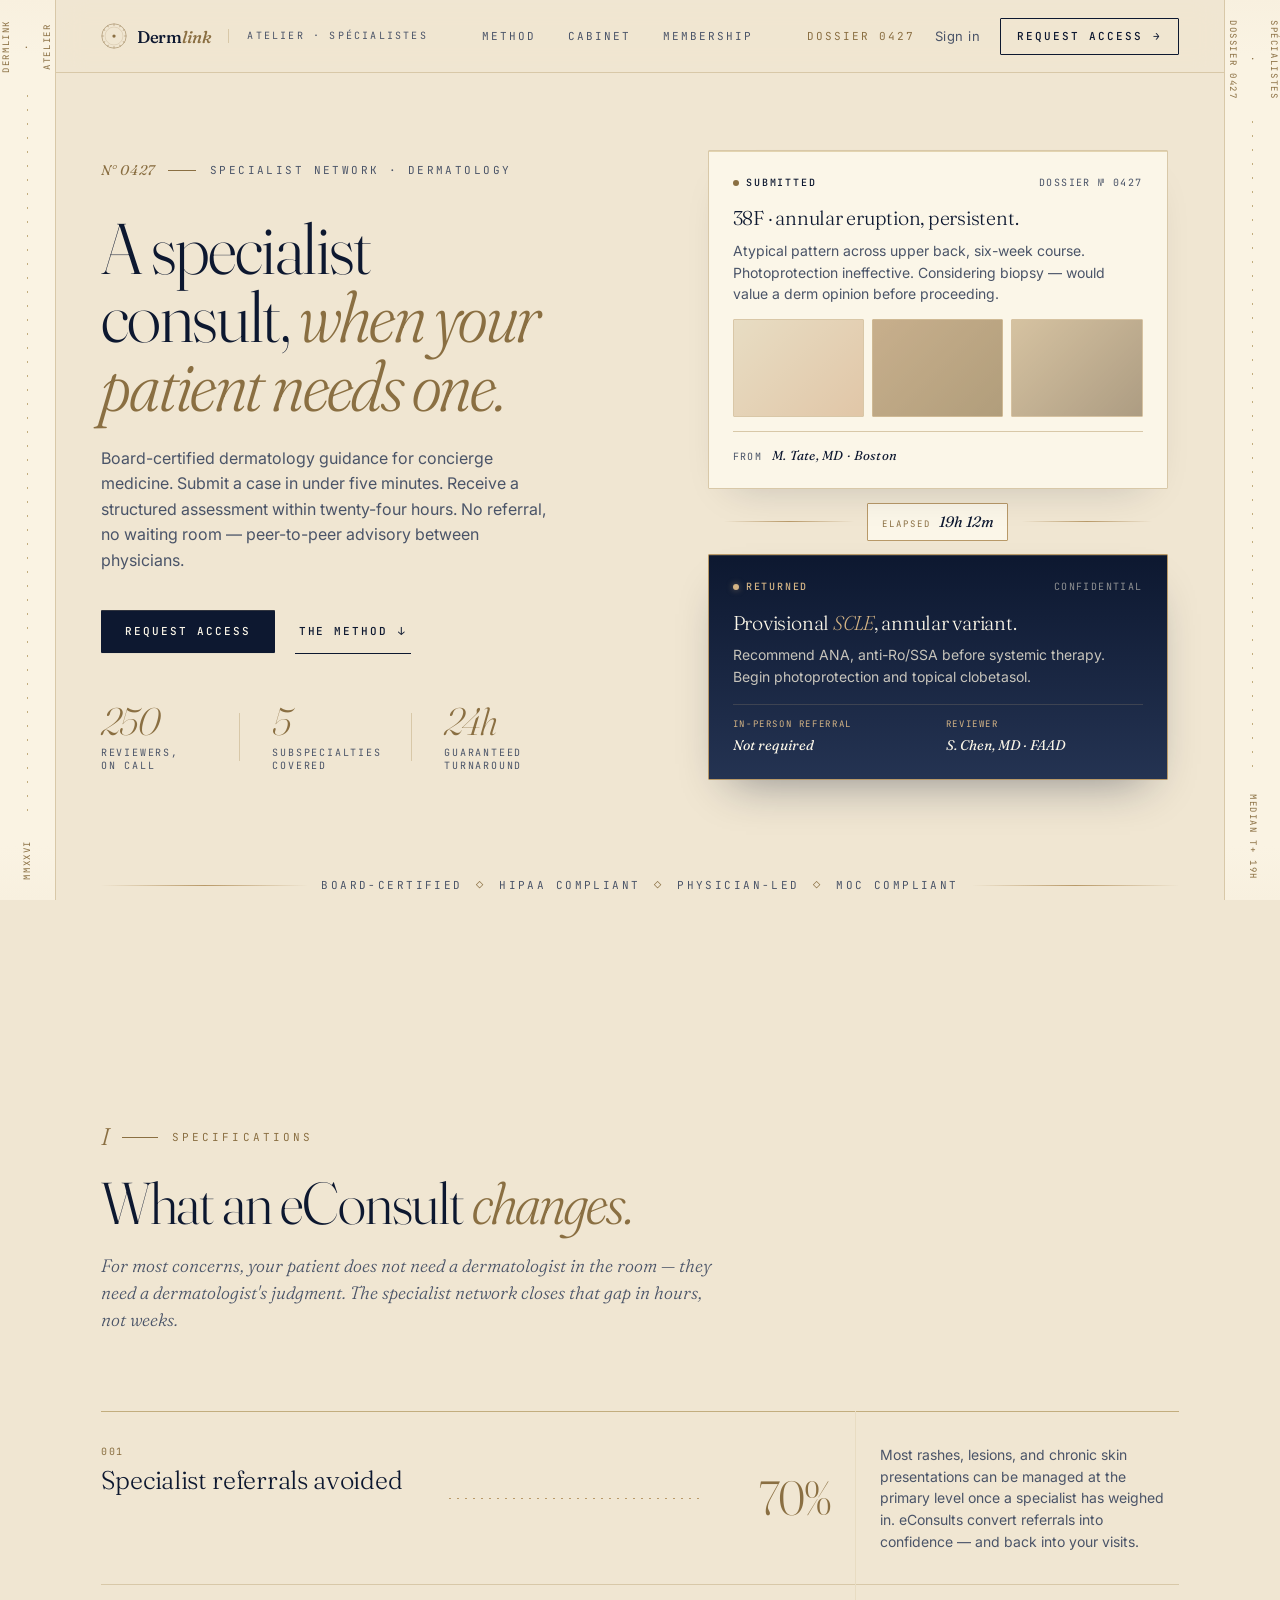
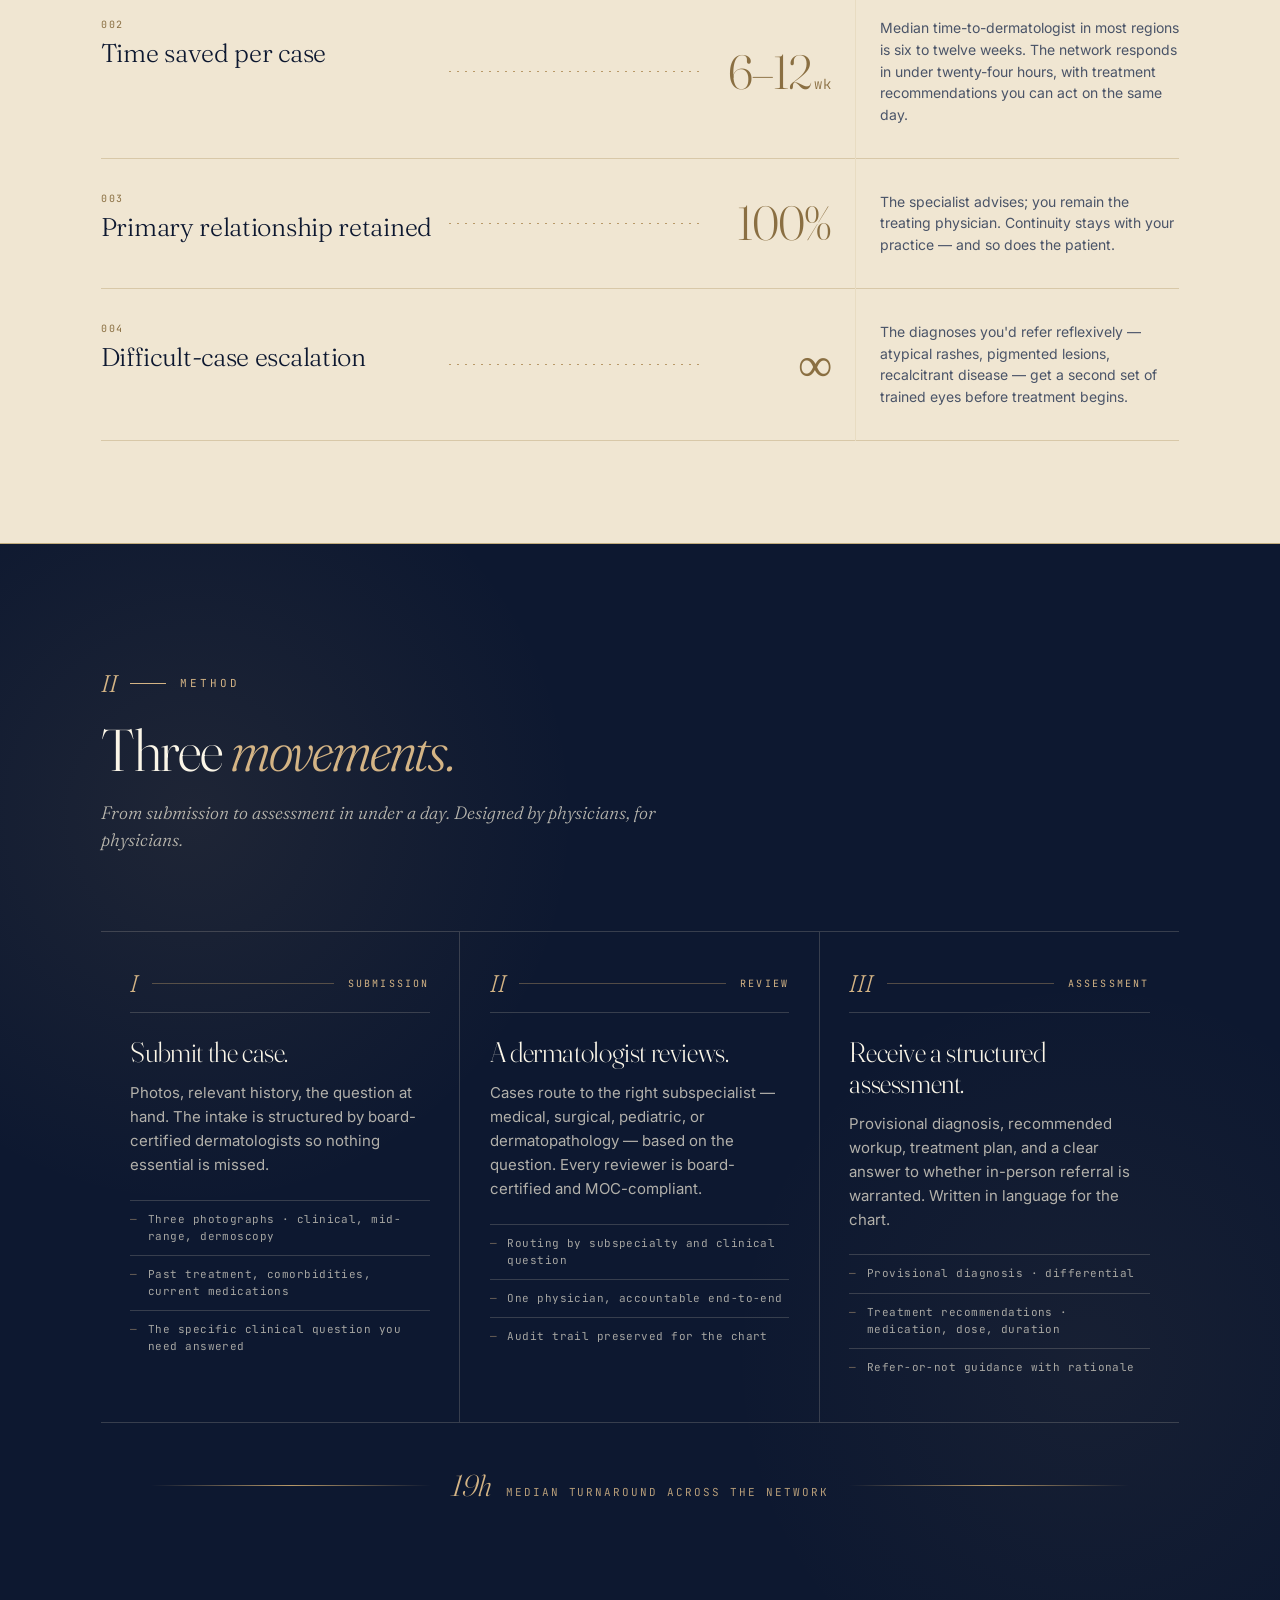
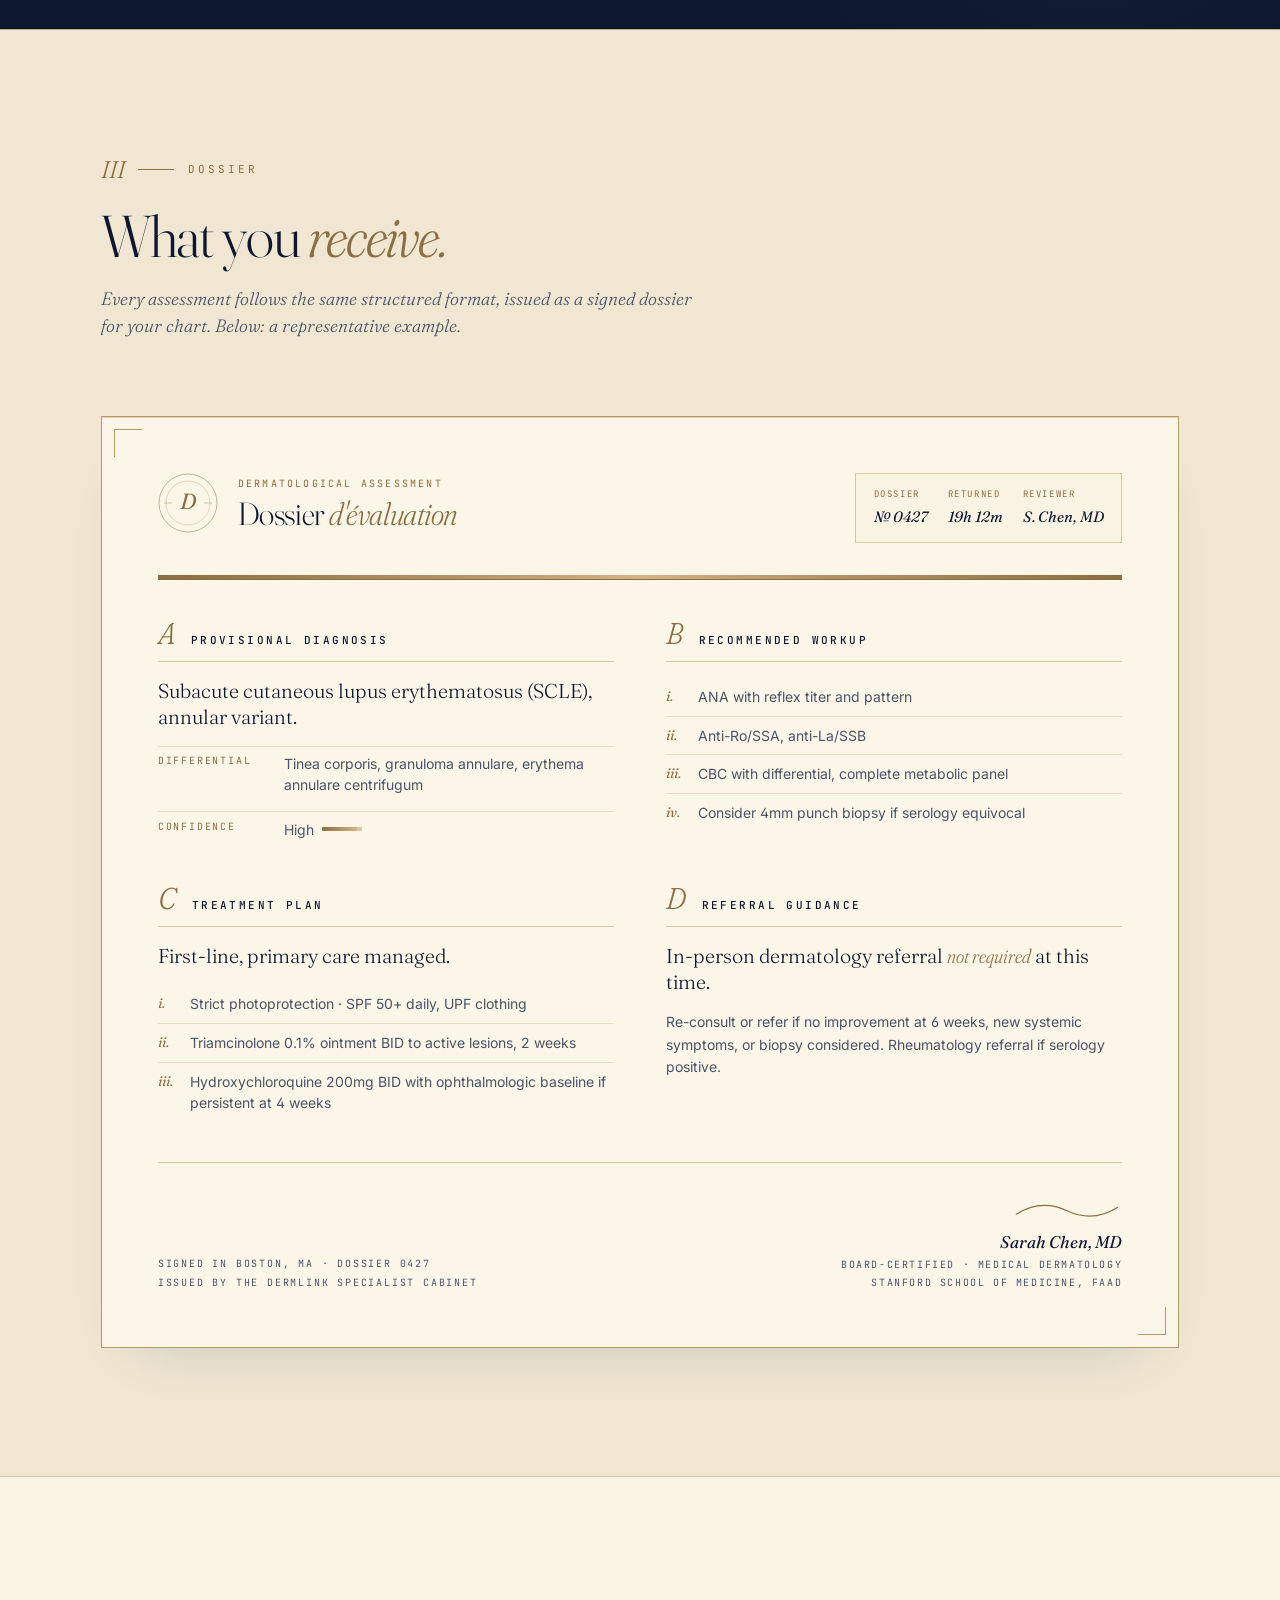
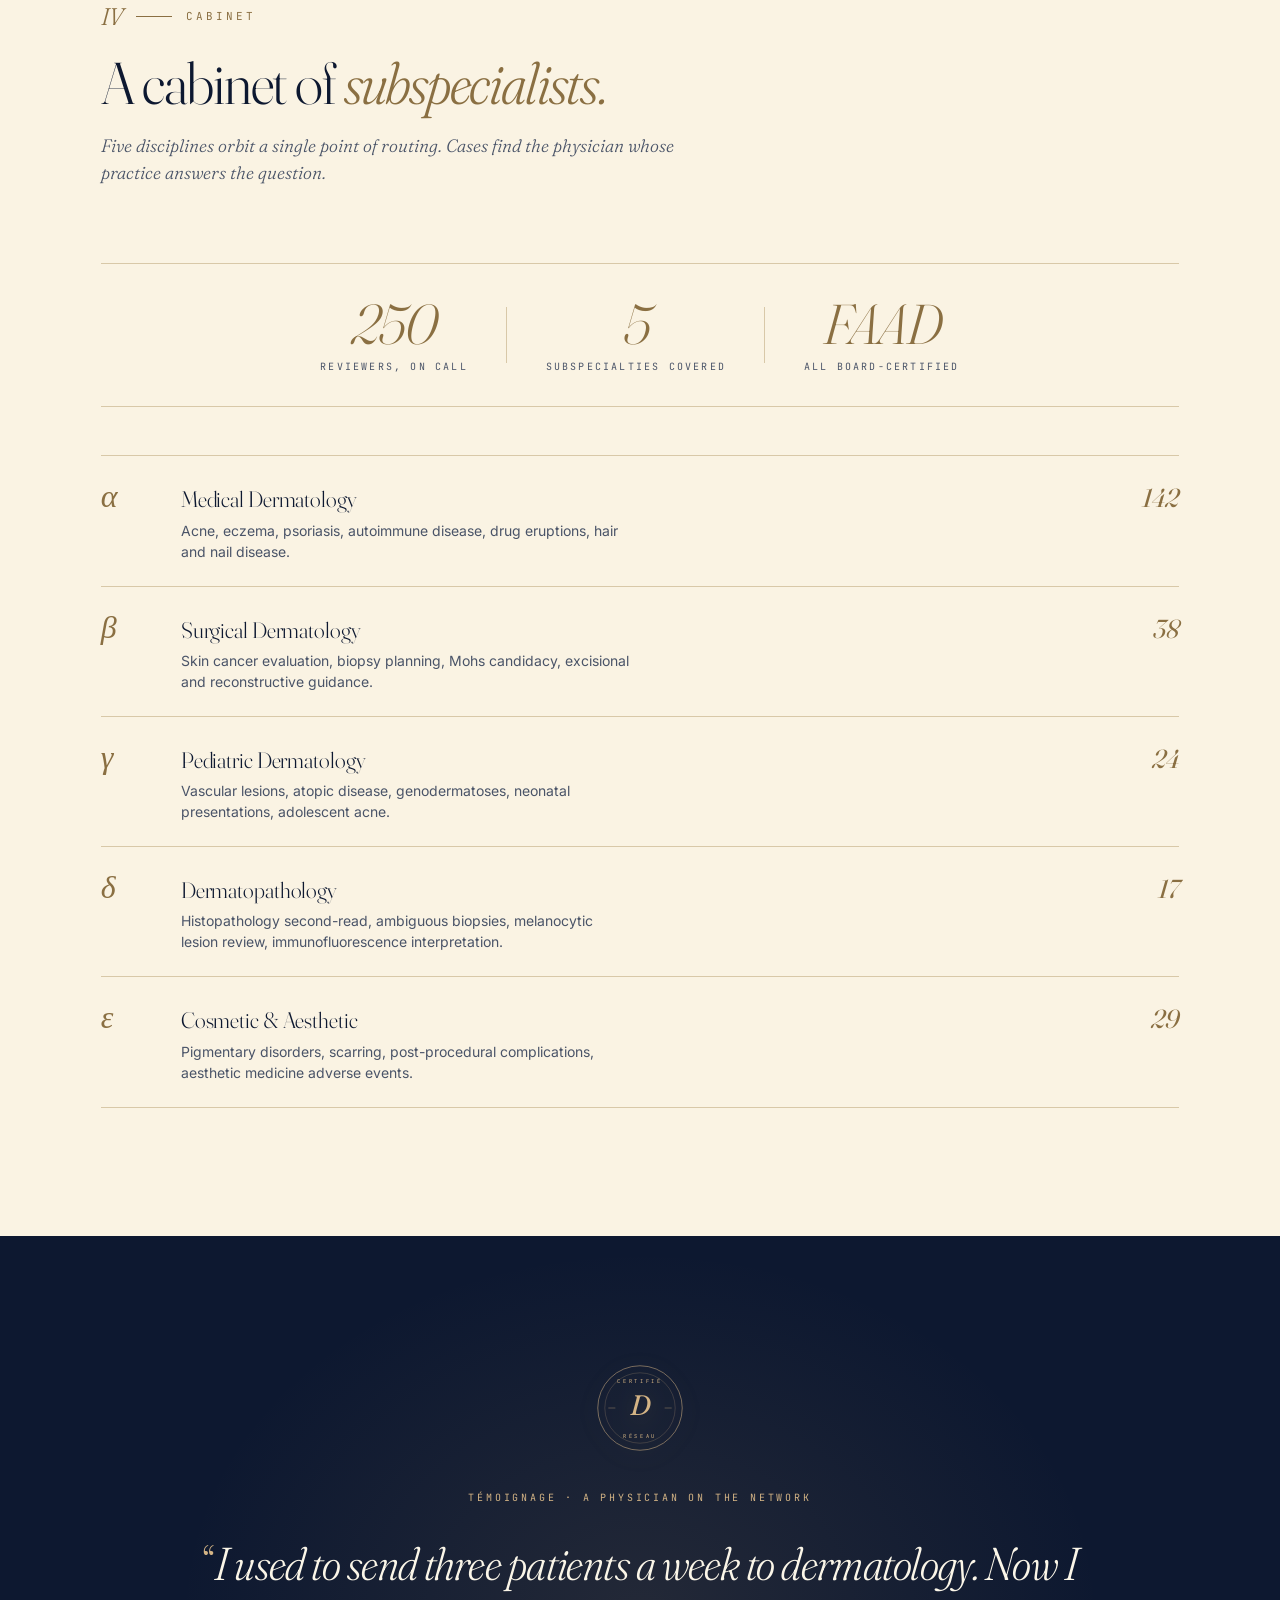
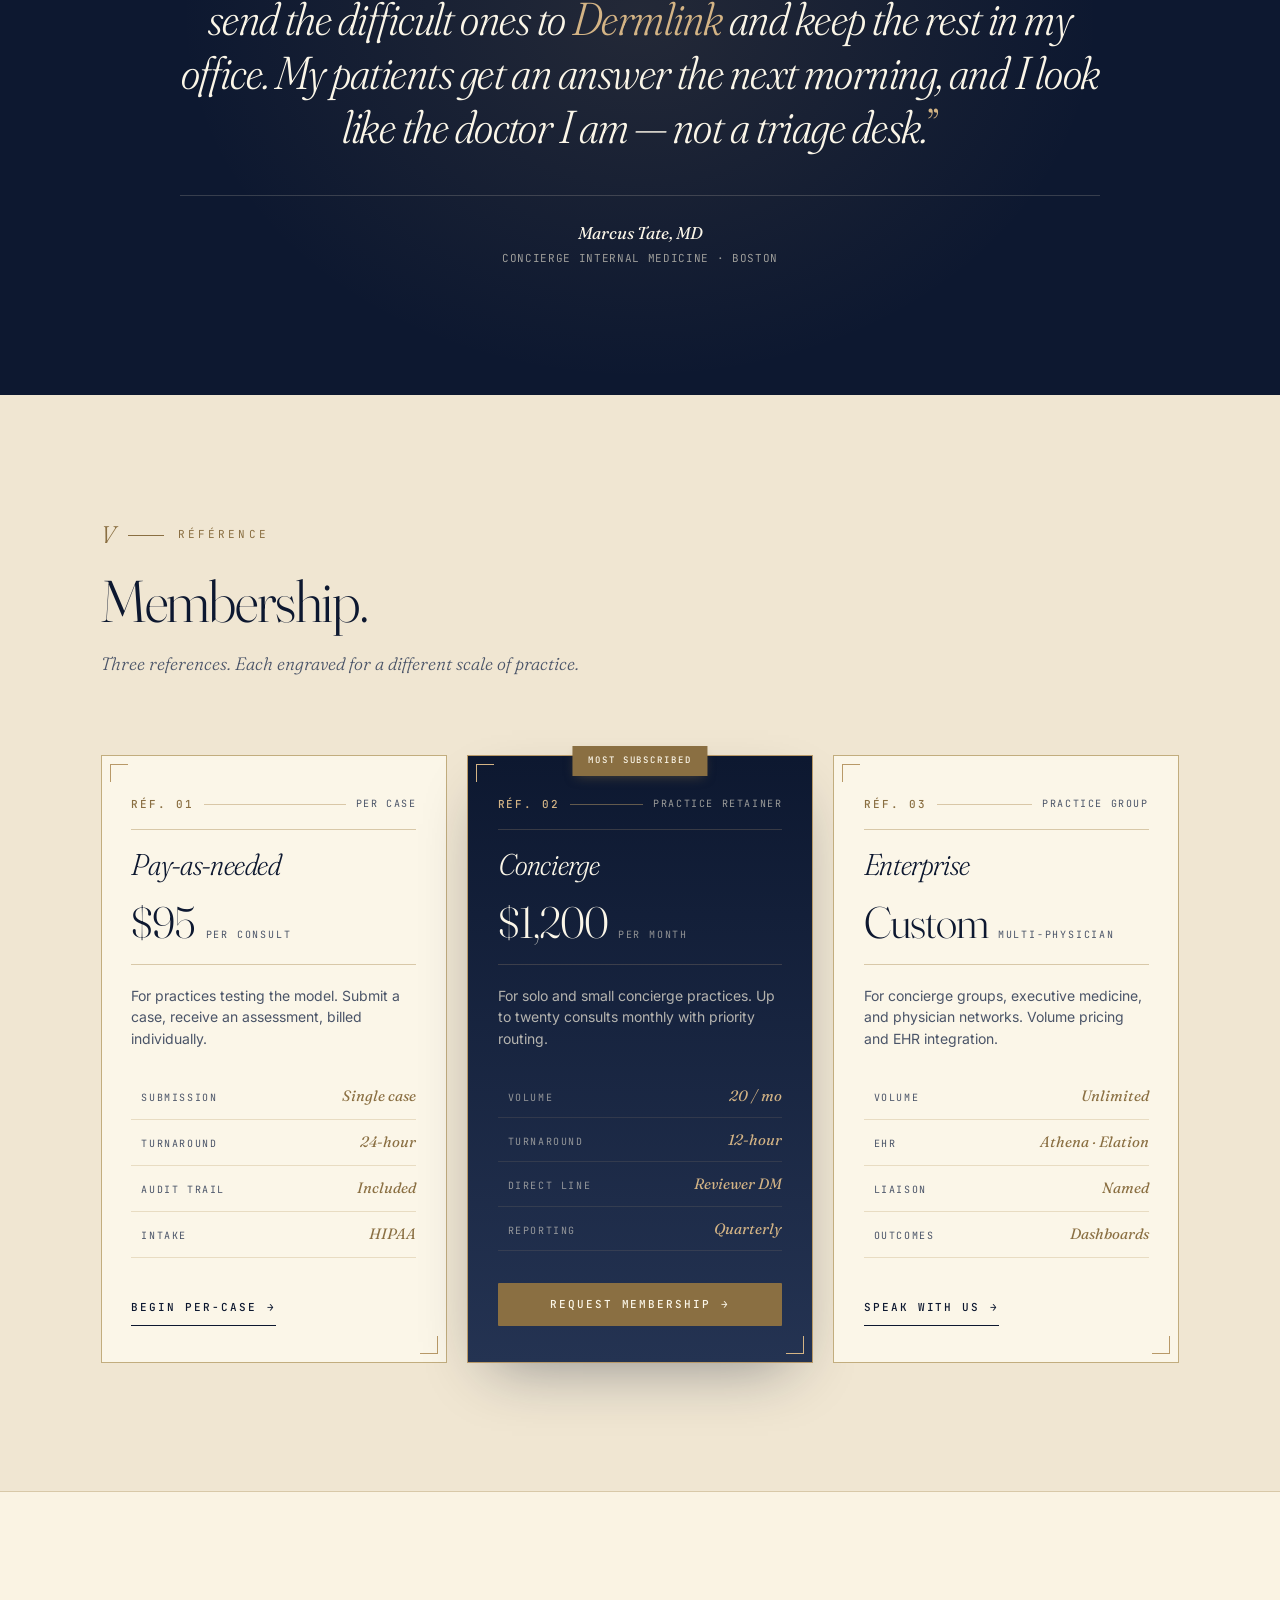
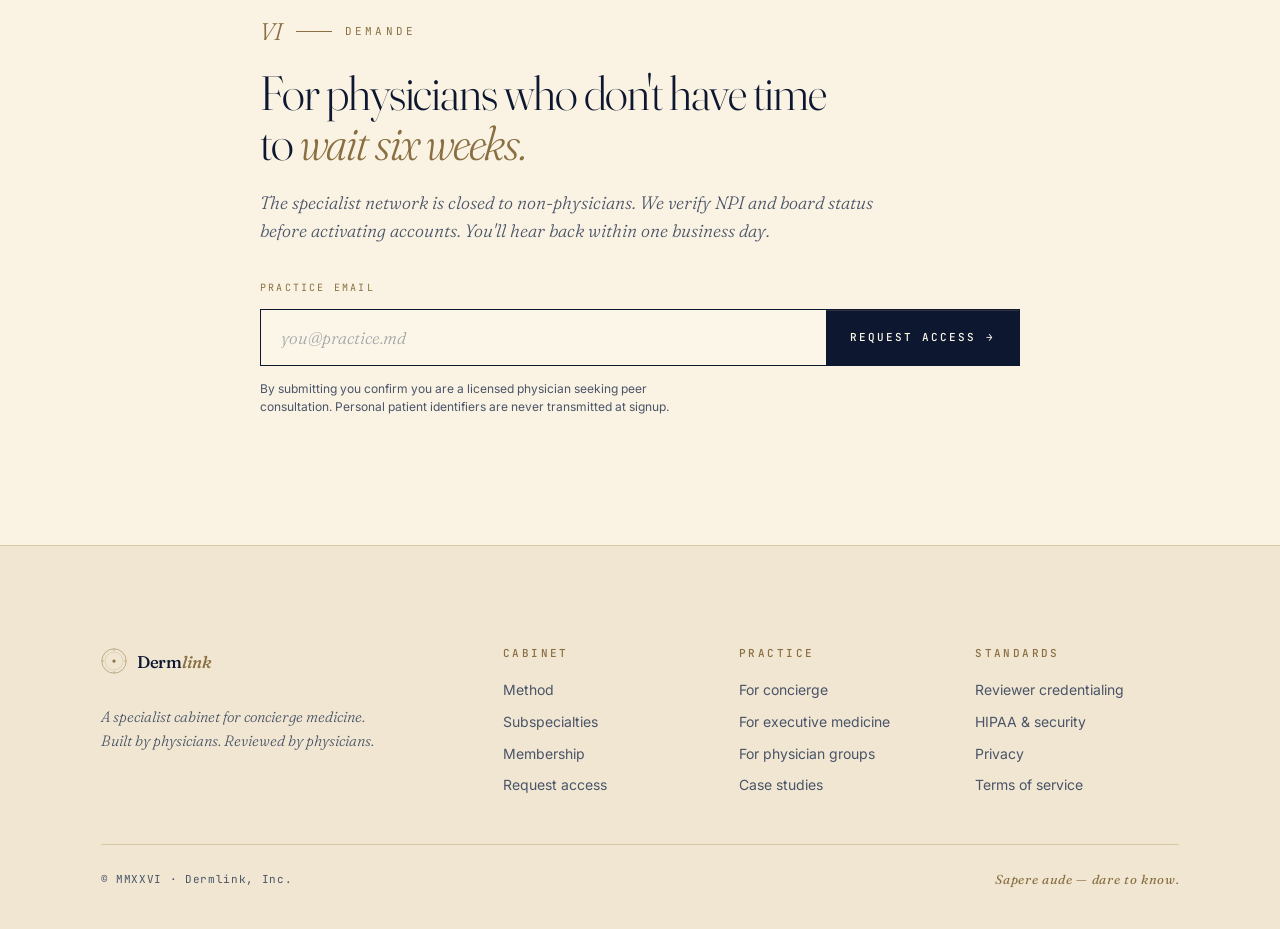
==== commit e1cb98a7: "adding new concepts" ====
--- a/concept-5/index.html
+++ b/concept-5/index.html
@@ -3,38 +3,78 @@
     <head>
         <meta charset="UTF-8" />
         <meta name="viewport" content="width=device-width, initial-scale=1.0" />
-        <title>Dermlink Specialist Network — Dermatology eConsults for Concierge Medicine</title>
+        <title>Dermlink Specialist Network — Atelier</title>
         <link rel="preconnect" href="https://fonts.googleapis.com" />
         <link rel="preconnect" href="https://fonts.gstatic.com" crossorigin />
         <link
-            href="https://fonts.googleapis.com/css2?family=Fraunces:ital,opsz,wght@0,9..144,300;0,9..144,400;0,9..144,500;0,9..144,600;1,9..144,300;1,9..144,400&family=IBM+Plex+Sans:wght@300;400;500;600&family=IBM+Plex+Mono:wght@400;500&display=swap"
+            href="https://fonts.googleapis.com/css2?family=Fraunces:ital,opsz,wght@0,9..144,200;0,9..144,300;0,9..144,400;0,9..144,500;0,9..144,600;1,9..144,200;1,9..144,300&family=Inter:wght@300;400;500;600&family=JetBrains+Mono:wght@300;400;500&display=swap"
             rel="stylesheet"
         />
         <link rel="stylesheet" href="styles.css" />
     </head>
     <body>
+        <!-- Decorative side rulers — calibration ticks framing the page -->
+        <aside class="page-ruler page-ruler-left" aria-hidden="true">
+            <div class="ruler-cap">
+                <span>DERMLINK</span>
+                <span>·</span>
+                <span>ATELIER</span>
+            </div>
+            <div class="ruler-ticks"></div>
+            <div class="ruler-foot">
+                <span>MMXXVI</span>
+            </div>
+        </aside>
+        <aside class="page-ruler page-ruler-right" aria-hidden="true">
+            <div class="ruler-cap">
+                <span>SPÉCIALISTES</span>
+                <span>·</span>
+                <span>DOSSIER&nbsp;0427</span>
+            </div>
+            <div class="ruler-ticks"></div>
+            <div class="ruler-foot">
+                <span>MEDIAN&nbsp;T+&nbsp;19H</span>
+            </div>
+        </aside>
+
         <nav class="nav">
             <div class="nav-inner">
                 <a href="#" class="logo">
                     <span class="logo-mark" aria-hidden="true">
-                        <svg viewBox="0 0 24 24" fill="none">
-                            <circle cx="12" cy="12" r="11" stroke="currentColor" stroke-width="0.8" />
-                            <circle cx="12" cy="12" r="6" stroke="currentColor" stroke-width="0.5" opacity="0.6" />
-                            <circle cx="12" cy="12" r="1.5" fill="currentColor" />
+                        <svg viewBox="0 0 32 32" fill="none">
+                            <circle cx="16" cy="16" r="15" stroke="currentColor" stroke-width="0.6" />
+                            <circle cx="16" cy="16" r="11" stroke="currentColor" stroke-width="0.4" opacity="0.5" />
+                            <!-- 12 hour ticks like a watchface -->
+                            <g stroke="currentColor" stroke-width="0.6">
+                                <line x1="16" y1="1" x2="16" y2="3.5" />
+                                <line x1="24" y1="3.05" x2="22.75" y2="5.21" />
+                                <line x1="29" y1="8" x2="26.84" y2="9.25" />
+                                <line x1="31" y1="16" x2="28.5" y2="16" />
+                                <line x1="29" y1="24" x2="26.84" y2="22.75" />
+                                <line x1="24" y1="28.95" x2="22.75" y2="26.79" />
+                                <line x1="16" y1="31" x2="16" y2="28.5" />
+                                <line x1="8" y1="28.95" x2="9.25" y2="26.79" />
+                                <line x1="3" y1="24" x2="5.16" y2="22.75" />
+                                <line x1="1" y1="16" x2="3.5" y2="16" />
+                                <line x1="3" y1="8" x2="5.16" y2="9.25" />
+                                <line x1="8" y1="3.05" x2="9.25" y2="5.21" />
+                            </g>
+                            <circle cx="16" cy="16" r="2" fill="currentColor" />
                         </svg>
                     </span>
                     <span class="logo-text">
                         <span class="logo-derm">Derm</span><span class="logo-link">link</span>
                     </span>
                     <span class="logo-divider"></span>
-                    <span class="logo-sub">Specialist Network</span>
+                    <span class="logo-sub">Atelier&nbsp;·&nbsp;Spécialistes</span>
                 </a>
                 <div class="nav-center">
                     <a href="#how">Method</a>
-                    <a href="#network">Network</a>
+                    <a href="#network">Cabinet</a>
                     <a href="#pricing">Membership</a>
                 </div>
                 <div class="nav-end">
+                    <span class="nav-ref">Dossier&nbsp;0427</span>
                     <a href="#" class="nav-link">Sign in</a>
                     <a href="#request" class="btn-line">
                         <span>Request access</span>
@@ -45,28 +85,32 @@
         </nav>
 
         <main>
+            <!-- ================================================== -->
+            <!-- HERO — watchface composition                       -->
+            <!-- ================================================== -->
             <header class="hero">
                 <div class="hero-inner">
-                    <div class="hero-eyebrow">
-                        <span class="eyebrow-mark"></span>
-                        <span>Specialist Network · Dermatology</span>
-                        <span class="eyebrow-mark"></span>
-                    </div>
-
-                    <h1 class="hero-headline">
-                        A specialist consult,
-                        <em>when your patient needs one.</em>
-                    </h1>
-
                     <div class="hero-grid">
-                        <div class="hero-deck-col">
+                        <div class="hero-text">
+                            <div class="hero-eyebrow">
+                                <span class="eyebrow-cal">N°&nbsp;0427</span>
+                                <span class="eyebrow-rule"></span>
+                                <span>Specialist Network · Dermatology</span>
+                            </div>
+
+                            <h1 class="hero-headline">
+                                A specialist consult,
+                                <em>when your patient needs one.</em>
+                            </h1>
+
                             <p class="hero-deck">
                                 Board-certified dermatology guidance for concierge
-                                medicine. Submit a case in under five minutes. Receive a
-                                structured assessment within twenty-four hours. No
-                                referral, no waiting room — peer-to-peer advisory
-                                between physicians.
+                                medicine. Submit a case in under five minutes.
+                                Receive a structured assessment within
+                                twenty-four hours. No referral, no waiting room
+                                — peer-to-peer advisory between physicians.
                             </p>
+
                             <div class="hero-actions">
                                 <a href="#request" class="btn-solid">
                                     <span>Request access</span>
@@ -76,387 +120,545 @@
                                     <span class="btn-arrow">↓</span>
                                 </a>
                             </div>
-                        </div>
-
-                        <aside class="hero-aside" aria-label="Sample eConsult preview">
-                            <div class="aside-card">
-                                <div class="aside-meta">
-                                    <span class="aside-label">eConsult № 0427</span>
-                                    <span class="aside-time">Returned · 19h 12m</span>
-                                </div>
-                                <div class="aside-stamp">
-                                    <span>Confidential</span>
-                                </div>
-                                <h3 class="aside-headline">
-                                    Provisional <em>diagnosis</em>
+
+                            <!-- Three-stat strip — horizontal, hairline-divided -->
+                            <dl class="hero-stats">
+                                <div class="hero-stat">
+                                    <dt>250</dt>
+                                    <dd>Reviewers, on&nbsp;call</dd>
+                                </div>
+                                <span class="hero-stat-rule" aria-hidden="true"></span>
+                                <div class="hero-stat">
+                                    <dt>5</dt>
+                                    <dd>Subspecialties covered</dd>
+                                </div>
+                                <span class="hero-stat-rule" aria-hidden="true"></span>
+                                <div class="hero-stat">
+                                    <dt>24h</dt>
+                                    <dd>Guaranteed turnaround</dd>
+                                </div>
+                            </dl>
+                        </div>
+
+                        <!-- Case-flow mockup: Submitted → elapsed → Returned -->
+                        <aside class="hero-flow" aria-label="Sample case flow">
+                            <article class="case-card case-submitted">
+                                <header class="case-meta">
+                                    <span class="case-stage">Submitted</span>
+                                    <span class="case-stamp">Dossier № 0427</span>
+                                </header>
+                                <h3 class="case-title">38F · annular eruption, persistent.</h3>
+                                <p class="case-q">
+                                    Atypical pattern across upper back, six-week
+                                    course. Photoprotection ineffective. Considering
+                                    biopsy — would value a derm opinion before
+                                    proceeding.
+                                </p>
+                                <div class="case-photos" aria-hidden="true">
+                                    <span></span>
+                                    <span></span>
+                                    <span></span>
+                                </div>
+                                <footer class="case-foot">
+                                    <span class="foot-label">From</span>
+                                    <span class="foot-value">M. Tate, MD · Boston</span>
+                                </footer>
+                            </article>
+
+                            <div class="case-bridge" aria-hidden="true">
+                                <span class="bridge-line"></span>
+                                <span class="bridge-pill">
+                                    <span class="bridge-tag">Elapsed</span>
+                                    <span class="bridge-time">19h&nbsp;12m</span>
+                                </span>
+                                <span class="bridge-line"></span>
+                            </div>
+
+                            <article class="case-card case-returned">
+                                <header class="case-meta">
+                                    <span class="case-stage case-stage-done">Returned</span>
+                                    <span class="case-stamp">Confidential</span>
+                                </header>
+                                <h3 class="case-title">
+                                    Provisional <em>SCLE</em>, annular variant.
                                 </h3>
-                                <p class="aside-body">
-                                    Findings consistent with subacute cutaneous lupus
-                                    erythematosus. Recommend ANA, dsDNA, anti-Ro/SSA prior
-                                    to systemic therapy.
+                                <p class="case-summary">
+                                    Recommend ANA, anti-Ro/SSA before systemic therapy.
+                                    Begin photoprotection and topical clobetasol.
                                 </p>
-                                <div class="aside-rule"></div>
-                                <dl class="aside-meta-grid">
+                                <dl class="case-action">
+                                    <div>
+                                        <dt>In-person referral</dt>
+                                        <dd>Not required</dd>
+                                    </div>
                                     <div>
                                         <dt>Reviewer</dt>
                                         <dd>S. Chen, MD · FAAD</dd>
                                     </div>
-                                    <div>
-                                        <dt>Subspecialty</dt>
-                                        <dd>Medical Derm</dd>
-                                    </div>
-                                    <div>
-                                        <dt>Confidence</dt>
-                                        <dd>High</dd>
-                                    </div>
-                                    <div>
-                                        <dt>Follow-up</dt>
-                                        <dd>2 weeks</dd>
-                                    </div>
                                 </dl>
-                            </div>
-                            <svg class="aside-mark" viewBox="0 0 120 120" aria-hidden="true">
-                                <circle cx="60" cy="60" r="58" fill="none" stroke="currentColor" stroke-width="0.5" />
-                                <circle cx="60" cy="60" r="40" fill="none" stroke="currentColor" stroke-width="0.4" />
-                                <text x="60" y="22" text-anchor="middle" font-family="Fraunces" font-style="italic" font-size="9" fill="currentColor">Dermlink</text>
-                                <text x="60" y="106" text-anchor="middle" font-family="IBM Plex Sans" font-size="6" letter-spacing="2" fill="currentColor">EST · MMXXIV</text>
-                                <line x1="20" y1="60" x2="38" y2="60" stroke="currentColor" stroke-width="0.4" />
-                                <line x1="82" y1="60" x2="100" y2="60" stroke="currentColor" stroke-width="0.4" />
-                                <text x="60" y="64" text-anchor="middle" font-family="Fraunces" font-style="italic" font-size="14" fill="currentColor">D</text>
-                            </svg>
+                            </article>
                         </aside>
                     </div>
 
                     <div class="hero-trust">
+                        <span class="trust-rule"></span>
                         <span>Board-Certified</span>
-                        <span class="trust-dot">·</span>
+                        <span class="trust-mark">◇</span>
                         <span>HIPAA Compliant</span>
-                        <span class="trust-dot">·</span>
+                        <span class="trust-mark">◇</span>
                         <span>Physician-Led</span>
-                        <span class="trust-dot">·</span>
+                        <span class="trust-mark">◇</span>
                         <span>MOC Compliant</span>
+                        <span class="trust-rule"></span>
                     </div>
                 </div>
             </header>
 
+            <!-- ================================================== -->
+            <!-- WHY — spec sheet rows with dot leaders             -->
+            <!-- ================================================== -->
             <section class="why">
                 <div class="why-inner">
                     <header class="section-head">
-                        <span class="section-num">I.</span>
+                        <div class="section-prefix">
+                            <span class="section-roman">I</span>
+                            <span class="section-rule"></span>
+                            <span class="section-class">SPECIFICATIONS</span>
+                        </div>
                         <h2 class="section-title">
                             What an eConsult <em>changes.</em>
                         </h2>
                         <p class="section-deck">
-                            For most concerns, your patient does not need a dermatologist
-                            in the room — they need a dermatologist's judgment. The
-                            specialist network closes that gap in hours, not weeks.
+                            For most concerns, your patient does not need a
+                            dermatologist in the room — they need a
+                            dermatologist's judgment. The specialist network
+                            closes that gap in hours, not weeks.
                         </p>
                     </header>
 
-                    <ol class="why-list">
-                        <li class="why-item">
-                            <span class="why-num">01</span>
-                            <div class="why-body">
-                                <h3>
-                                    Avoid <em>seventy percent</em> of specialist referrals.
-                                </h3>
-                                <p>
+                    <!-- Specifications table — dot leaders -->
+                    <table class="spec-sheet">
+                        <tbody>
+                            <tr>
+                                <th scope="row">
+                                    <span class="spec-num">001</span>
+                                    <span class="spec-label">Specialist referrals avoided</span>
+                                </th>
+                                <td class="spec-leader" aria-hidden="true"></td>
+                                <td class="spec-value">
+                                    <span class="value-figure">70%</span>
+                                </td>
+                                <td class="spec-note">
                                     Most rashes, lesions, and chronic skin presentations
                                     can be managed at the primary level once a specialist
                                     has weighed in. eConsults convert referrals into
                                     confidence — and back into your visits.
-                                </p>
-                            </div>
-                        </li>
-                        <li class="why-item">
-                            <span class="why-num">02</span>
-                            <div class="why-body">
-                                <h3>
-                                    Save the patient <em>weeks</em> of waiting.
-                                </h3>
-                                <p>
-                                    Median time-to-dermatologist in most regions is six to
-                                    twelve weeks. The network responds in under twenty-four
-                                    hours, with treatment recommendations you can act on the
-                                    same day.
-                                </p>
-                            </div>
-                        </li>
-                        <li class="why-item">
-                            <span class="why-num">03</span>
-                            <div class="why-body">
-                                <h3>
-                                    Keep the <em>primary relationship</em> intact.
-                                </h3>
-                                <p>
+                                </td>
+                            </tr>
+                            <tr>
+                                <th scope="row">
+                                    <span class="spec-num">002</span>
+                                    <span class="spec-label">Time saved per case</span>
+                                </th>
+                                <td class="spec-leader" aria-hidden="true"></td>
+                                <td class="spec-value">
+                                    <span class="value-figure">6&ndash;12<span class="value-unit">wk</span></span>
+                                </td>
+                                <td class="spec-note">
+                                    Median time-to-dermatologist in most regions is six
+                                    to twelve weeks. The network responds in under
+                                    twenty-four hours, with treatment recommendations you
+                                    can act on the same day.
+                                </td>
+                            </tr>
+                            <tr>
+                                <th scope="row">
+                                    <span class="spec-num">003</span>
+                                    <span class="spec-label">Primary relationship retained</span>
+                                </th>
+                                <td class="spec-leader" aria-hidden="true"></td>
+                                <td class="spec-value">
+                                    <span class="value-figure">100%</span>
+                                </td>
+                                <td class="spec-note">
                                     The specialist advises; you remain the treating
-                                    physician. Continuity stays with your practice — and so
-                                    does the patient.
-                                </p>
-                            </div>
-                        </li>
-                        <li class="why-item">
-                            <span class="why-num">04</span>
-                            <div class="why-body">
-                                <h3>
-                                    Raise the floor on <em>difficult cases.</em>
-                                </h3>
-                                <p>
+                                    physician. Continuity stays with your practice — and
+                                    so does the patient.
+                                </td>
+                            </tr>
+                            <tr>
+                                <th scope="row">
+                                    <span class="spec-num">004</span>
+                                    <span class="spec-label">Difficult-case escalation</span>
+                                </th>
+                                <td class="spec-leader" aria-hidden="true"></td>
+                                <td class="spec-value">
+                                    <span class="value-figure">&infin;</span>
+                                </td>
+                                <td class="spec-note">
                                     The diagnoses you'd refer reflexively — atypical
-                                    rashes, pigmented lesions, recalcitrant disease — get a
-                                    second set of trained eyes before treatment begins.
-                                </p>
-                            </div>
-                        </li>
-                    </ol>
+                                    rashes, pigmented lesions, recalcitrant disease — get
+                                    a second set of trained eyes before treatment begins.
+                                </td>
+                            </tr>
+                        </tbody>
+                    </table>
                 </div>
             </section>
 
+            <!-- ================================================== -->
+            <!-- HOW — chronograph timeline ruler                   -->
+            <!-- ================================================== -->
             <section id="how" class="how">
                 <div class="how-inner">
                     <header class="section-head section-head-light">
-                        <span class="section-num">II.</span>
+                        <div class="section-prefix">
+                            <span class="section-roman">II</span>
+                            <span class="section-rule"></span>
+                            <span class="section-class">METHOD</span>
+                        </div>
                         <h2 class="section-title">
-                            The <em>method.</em>
+                            Three <em>movements.</em>
                         </h2>
                         <p class="section-deck">
-                            Three movements. Designed by physicians, for physicians.
+                            From submission to assessment in under a day. Designed
+                            by physicians, for physicians.
                         </p>
                     </header>
 
-                    <div class="how-steps">
-                        <article class="how-step">
-                            <div class="step-prefix">
-                                <span class="step-num">Step 01</span>
-                                <span class="step-time">~ 5 minutes</span>
-                            </div>
+                    <ol class="method-steps">
+                        <li class="method-step">
+                            <header class="step-prefix">
+                                <span class="step-num">I</span>
+                                <span class="step-rule"></span>
+                                <span class="step-time">Submission</span>
+                            </header>
                             <h3>Submit the case.</h3>
                             <p>
-                                Photos, relevant history, the question at hand. The intake
-                                is structured by board-certified dermatologists so nothing
-                                essential is missed.
+                                Photos, relevant history, the question at hand. The
+                                intake is structured by board-certified dermatologists
+                                so nothing essential is missed.
                             </p>
                             <ul class="step-detail">
                                 <li>Three photographs · clinical, mid-range, dermoscopy</li>
                                 <li>Past treatment, comorbidities, current medications</li>
                                 <li>The specific clinical question you need answered</li>
                             </ul>
-                        </article>
-
-                        <span class="how-rule" aria-hidden="true"></span>
-
-                        <article class="how-step">
-                            <div class="step-prefix">
-                                <span class="step-num">Step 02</span>
-                                <span class="step-time">Median 19 hours</span>
-                            </div>
+                        </li>
+
+                        <li class="method-step">
+                            <header class="step-prefix">
+                                <span class="step-num">II</span>
+                                <span class="step-rule"></span>
+                                <span class="step-time">Review</span>
+                            </header>
                             <h3>A dermatologist reviews.</h3>
                             <p>
-                                Cases route to the right subspecialist — medical, surgical,
-                                pediatric, or dermatopathology — based on the question.
-                                Every reviewer is board-certified and MOC-compliant.
+                                Cases route to the right subspecialist — medical,
+                                surgical, pediatric, or dermatopathology — based on
+                                the question. Every reviewer is board-certified and
+                                MOC-compliant.
                             </p>
                             <ul class="step-detail">
                                 <li>Routing by subspecialty and clinical question</li>
                                 <li>One physician, accountable end-to-end</li>
                                 <li>Audit trail preserved for the chart</li>
                             </ul>
-                        </article>
-
-                        <span class="how-rule" aria-hidden="true"></span>
-
-                        <article class="how-step">
-                            <div class="step-prefix">
-                                <span class="step-num">Step 03</span>
-                                <span class="step-time">Within 24 hours</span>
-                            </div>
+                        </li>
+
+                        <li class="method-step">
+                            <header class="step-prefix">
+                                <span class="step-num">III</span>
+                                <span class="step-rule"></span>
+                                <span class="step-time">Assessment</span>
+                            </header>
                             <h3>Receive a structured assessment.</h3>
                             <p>
-                                Provisional diagnosis, recommended workup, treatment plan,
-                                and a clear answer to whether in-person referral is
-                                warranted. Written in language for the chart.
+                                Provisional diagnosis, recommended workup, treatment
+                                plan, and a clear answer to whether in-person referral
+                                is warranted. Written in language for the chart.
                             </p>
                             <ul class="step-detail">
                                 <li>Provisional diagnosis · differential</li>
                                 <li>Treatment recommendations · medication, dose, duration</li>
                                 <li>Refer-or-not guidance with rationale</li>
                             </ul>
-                        </article>
+                        </li>
+                    </ol>
+
+                    <!-- Subtle metric strip beneath the method -->
+                    <div class="method-metric">
+                        <span class="metric-rule"></span>
+                        <span class="metric-text">
+                            <span class="metric-figure">19h</span>
+                            <span class="metric-label">median turnaround across the network</span>
+                        </span>
+                        <span class="metric-rule"></span>
                     </div>
                 </div>
             </section>
 
+            <!-- ================================================== -->
+            <!-- RECEIVE — calibration certificate                  -->
+            <!-- ================================================== -->
             <section class="receive">
                 <div class="receive-inner">
                     <header class="section-head">
-                        <span class="section-num">III.</span>
+                        <div class="section-prefix">
+                            <span class="section-roman">III</span>
+                            <span class="section-rule"></span>
+                            <span class="section-class">DOSSIER</span>
+                        </div>
                         <h2 class="section-title">
                             What you <em>receive.</em>
                         </h2>
                         <p class="section-deck">
-                            Every assessment follows the same structured format, written
-                            for the chart and easy to act on. A representative example
-                            below.
+                            Every assessment follows the same structured format,
+                            issued as a signed dossier for your chart. Below: a
+                            representative example.
                         </p>
                     </header>
 
-                    <article class="report">
-                        <header class="report-head">
-                            <div class="report-meta">
-                                <span class="report-id">eConsult № 0427</span>
-                                <span class="report-date">Returned 19h 12m after submission</span>
+                    <article class="cert">
+                        <!-- Certificate header — engraved title -->
+                        <header class="cert-head">
+                            <div class="cert-titlemark">
+                                <svg viewBox="0 0 60 60" class="cert-seal" aria-hidden="true">
+                                    <circle cx="30" cy="30" r="29" fill="none" stroke="currentColor" stroke-width="0.5" />
+                                    <circle cx="30" cy="30" r="22" fill="none" stroke="currentColor" stroke-width="0.4" opacity="0.6" />
+                                    <text x="30" y="36" text-anchor="middle" font-family="Fraunces" font-style="italic" font-size="22" fill="currentColor">D</text>
+                                    <line x1="6" y1="30" x2="14" y2="30" stroke="currentColor" stroke-width="0.4" />
+                                    <line x1="46" y1="30" x2="54" y2="30" stroke="currentColor" stroke-width="0.4" />
+                                </svg>
+                                <div>
+                                    <span class="cert-class">Dermatological Assessment</span>
+                                    <h3 class="cert-title">Dossier <em>d'évaluation</em></h3>
+                                </div>
                             </div>
-                            <div class="report-stamp">Confidential · For physician use</div>
+                            <dl class="cert-stamps">
+                                <div>
+                                    <dt>Dossier</dt>
+                                    <dd>№&nbsp;0427</dd>
+                                </div>
+                                <div>
+                                    <dt>Returned</dt>
+                                    <dd>19h&nbsp;12m</dd>
+                                </div>
+                                <div>
+                                    <dt>Reviewer</dt>
+                                    <dd>S. Chen, MD</dd>
+                                </div>
+                            </dl>
                         </header>
 
-                        <div class="report-grid">
-                            <section class="report-block">
-                                <h4>Provisional diagnosis</h4>
-                                <p class="report-lead">
+                        <div class="cert-rule"></div>
+
+                        <!-- Spec rows in the certificate body -->
+                        <div class="cert-body">
+                            <section class="cert-block">
+                                <header>
+                                    <span class="block-num">A</span>
+                                    <h4>Provisional diagnosis</h4>
+                                </header>
+                                <p class="cert-lead">
                                     Subacute cutaneous lupus erythematosus (SCLE),
                                     annular variant.
                                 </p>
-                                <dl class="report-attrs">
+                                <dl class="cert-spec">
                                     <div>
                                         <dt>Differential</dt>
                                         <dd>Tinea corporis, granuloma annulare, erythema annulare centrifugum</dd>
                                     </div>
                                     <div>
                                         <dt>Confidence</dt>
-                                        <dd>High — pending serology</dd>
+                                        <dd>High <span class="cert-bar"><span style="width:88%"></span></span></dd>
                                     </div>
                                 </dl>
                             </section>
 
-                            <section class="report-block">
-                                <h4>Recommended workup</h4>
-                                <ul class="report-list">
+                            <section class="cert-block">
+                                <header>
+                                    <span class="block-num">B</span>
+                                    <h4>Recommended workup</h4>
+                                </header>
+                                <ol class="cert-list">
                                     <li>ANA with reflex titer and pattern</li>
                                     <li>Anti-Ro/SSA, anti-La/SSB</li>
                                     <li>CBC with differential, complete metabolic panel</li>
                                     <li>Consider 4mm punch biopsy if serology equivocal</li>
-                                </ul>
+                                </ol>
                             </section>
 
-                            <section class="report-block">
-                                <h4>Treatment plan</h4>
-                                <p class="report-lead">First-line, primary care managed.</p>
-                                <ul class="report-list">
+                            <section class="cert-block">
+                                <header>
+                                    <span class="block-num">C</span>
+                                    <h4>Treatment plan</h4>
+                                </header>
+                                <p class="cert-lead">
+                                    First-line, primary care managed.
+                                </p>
+                                <ol class="cert-list">
                                     <li>Strict photoprotection · SPF 50+ daily, UPF clothing</li>
                                     <li>Triamcinolone 0.1% ointment BID to active lesions, 2 weeks</li>
                                     <li>Hydroxychloroquine 200mg BID with ophthalmologic baseline if persistent at 4 weeks</li>
-                                </ul>
+                                </ol>
                             </section>
 
-                            <section class="report-block">
-                                <h4>Referral guidance</h4>
-                                <p class="report-lead">
-                                    In-person dermatology referral <em>not required</em>
-                                    at this time.
+                            <section class="cert-block">
+                                <header>
+                                    <span class="block-num">D</span>
+                                    <h4>Referral guidance</h4>
+                                </header>
+                                <p class="cert-lead">
+                                    In-person dermatology referral
+                                    <em>not required</em> at this time.
                                 </p>
-                                <p class="report-detail">
-                                    Re-consult or refer if no improvement at 6 weeks, new
-                                    systemic symptoms, or biopsy considered. Rheumatology
-                                    referral if serology positive.
+                                <p class="cert-detail">
+                                    Re-consult or refer if no improvement at 6 weeks,
+                                    new systemic symptoms, or biopsy considered.
+                                    Rheumatology referral if serology positive.
                                 </p>
                             </section>
                         </div>
 
-                        <footer class="report-foot">
-                            <div class="report-sig">
+                        <!-- Engraved signature footer -->
+                        <footer class="cert-foot">
+                            <div class="cert-engrave">
+                                <span class="engrave-line">Signed in Boston, MA · Dossier 0427</span>
+                                <span class="engrave-line">Issued by the Dermlink Specialist Cabinet</span>
+                            </div>
+                            <div class="cert-sig">
+                                <svg class="sig-flourish" viewBox="0 0 120 32" aria-hidden="true">
+                                    <path d="M2 22 Q 30 4, 60 18 T 118 14" fill="none" stroke="currentColor" stroke-width="1.2" stroke-linecap="round" />
+                                </svg>
                                 <span class="sig-name">Sarah Chen, MD</span>
                                 <span class="sig-cred">Board-Certified · Medical Dermatology</span>
                                 <span class="sig-cred">Stanford School of Medicine, FAAD</span>
                             </div>
-                            <div class="report-mark">
-                                <svg viewBox="0 0 40 40" aria-hidden="true">
-                                    <circle cx="20" cy="20" r="19" fill="none" stroke="currentColor" stroke-width="0.5" />
-                                    <text x="20" y="24" text-anchor="middle" font-family="Fraunces" font-style="italic" font-size="14" fill="currentColor">D</text>
-                                </svg>
-                            </div>
                         </footer>
                     </article>
                 </div>
             </section>
 
+            <!-- ================================================== -->
+            <!-- NETWORK — orbital cabinet diagram + spec rows      -->
+            <!-- ================================================== -->
             <section id="network" class="network">
                 <div class="network-inner">
                     <header class="section-head">
-                        <span class="section-num">IV.</span>
+                        <div class="section-prefix">
+                            <span class="section-roman">IV</span>
+                            <span class="section-rule"></span>
+                            <span class="section-class">CABINET</span>
+                        </div>
                         <h2 class="section-title">
-                            A network of <em>subspecialists.</em>
+                            A cabinet of <em>subspecialists.</em>
                         </h2>
                         <p class="section-deck">
-                            Dermatology is not one discipline. The network reflects that.
-                            Cases route to the physician whose practice answers the
+                            Five disciplines orbit a single point of routing.
+                            Cases find the physician whose practice answers the
                             question.
                         </p>
                     </header>
 
-                    <ul class="network-list">
-                        <li class="network-row">
-                            <span class="network-letter">α</span>
-                            <div class="network-body">
-                                <h3>Medical Dermatology</h3>
-                                <p>
-                                    Acne, eczema, psoriasis, autoimmune disease, drug
-                                    eruptions, hair and nail disease.
-                                </p>
-                            </div>
-                            <span class="network-count">142 reviewers</span>
-                        </li>
-                        <li class="network-row">
-                            <span class="network-letter">β</span>
-                            <div class="network-body">
-                                <h3>Surgical Dermatology</h3>
-                                <p>
-                                    Skin cancer evaluation, biopsy planning, Mohs
-                                    candidacy, excisional and reconstructive guidance.
-                                </p>
-                            </div>
-                            <span class="network-count">38 reviewers</span>
-                        </li>
-                        <li class="network-row">
-                            <span class="network-letter">γ</span>
-                            <div class="network-body">
-                                <h3>Pediatric Dermatology</h3>
-                                <p>
-                                    Vascular lesions, atopic disease, genodermatoses,
-                                    neonatal presentations, adolescent acne.
-                                </p>
-                            </div>
-                            <span class="network-count">24 reviewers</span>
-                        </li>
-                        <li class="network-row">
-                            <span class="network-letter">δ</span>
-                            <div class="network-body">
-                                <h3>Dermatopathology</h3>
-                                <p>
-                                    Histopathology second-read, ambiguous biopsies,
-                                    melanocytic lesion review, immunofluorescence
-                                    interpretation.
-                                </p>
-                            </div>
-                            <span class="network-count">17 reviewers</span>
-                        </li>
-                        <li class="network-row">
-                            <span class="network-letter">ε</span>
-                            <div class="network-body">
-                                <h3>Cosmetic &amp; Aesthetic</h3>
-                                <p>
-                                    Pigmentary disorders, scarring, post-procedural
-                                    complications, aesthetic medicine adverse events.
-                                </p>
-                            </div>
-                            <span class="network-count">29 reviewers</span>
-                        </li>
-                    </ul>
+                    <!-- Cabinet header strip — replaces orbital dial -->
+                    <div class="cabinet-header">
+                        <div class="cabinet-figures">
+                            <span class="cabinet-figure-num">250</span>
+                            <span class="cabinet-figure-label">Reviewers, on call</span>
+                        </div>
+                        <span class="cabinet-rule"></span>
+                        <div class="cabinet-figures">
+                            <span class="cabinet-figure-num">5</span>
+                            <span class="cabinet-figure-label">Subspecialties covered</span>
+                        </div>
+                        <span class="cabinet-rule"></span>
+                        <div class="cabinet-figures">
+                            <span class="cabinet-figure-num">FAAD</span>
+                            <span class="cabinet-figure-label">All board-certified</span>
+                        </div>
+                    </div>
+
+                    <ol class="cabinet-list">
+                            <li class="cabinet-row">
+                                <span class="cabinet-letter">α</span>
+                                <div class="cabinet-body">
+                                    <h3>Medical Dermatology</h3>
+                                    <p>
+                                        Acne, eczema, psoriasis, autoimmune disease,
+                                        drug eruptions, hair and nail disease.
+                                    </p>
+                                </div>
+                                <span class="cabinet-count">142</span>
+                            </li>
+                            <li class="cabinet-row">
+                                <span class="cabinet-letter">β</span>
+                                <div class="cabinet-body">
+                                    <h3>Surgical Dermatology</h3>
+                                    <p>
+                                        Skin cancer evaluation, biopsy planning, Mohs
+                                        candidacy, excisional and reconstructive
+                                        guidance.
+                                    </p>
+                                </div>
+                                <span class="cabinet-count">38</span>
+                            </li>
+                            <li class="cabinet-row">
+                                <span class="cabinet-letter">γ</span>
+                                <div class="cabinet-body">
+                                    <h3>Pediatric Dermatology</h3>
+                                    <p>
+                                        Vascular lesions, atopic disease,
+                                        genodermatoses, neonatal presentations,
+                                        adolescent acne.
+                                    </p>
+                                </div>
+                                <span class="cabinet-count">24</span>
+                            </li>
+                            <li class="cabinet-row">
+                                <span class="cabinet-letter">δ</span>
+                                <div class="cabinet-body">
+                                    <h3>Dermatopathology</h3>
+                                    <p>
+                                        Histopathology second-read, ambiguous biopsies,
+                                        melanocytic lesion review, immunofluorescence
+                                        interpretation.
+                                    </p>
+                                </div>
+                                <span class="cabinet-count">17</span>
+                            </li>
+                            <li class="cabinet-row">
+                                <span class="cabinet-letter">ε</span>
+                                <div class="cabinet-body">
+                                    <h3>Cosmetic &amp; Aesthetic</h3>
+                                    <p>
+                                        Pigmentary disorders, scarring, post-procedural
+                                        complications, aesthetic medicine adverse
+                                        events.
+                                    </p>
+                                </div>
+                                <span class="cabinet-count">29</span>
+                            </li>
+                    </ol>
                 </div>
             </section>
 
+            <!-- ================================================== -->
+            <!-- QUOTE — foil-stamped seal on midnight band         -->
+            <!-- ================================================== -->
             <section class="quote">
                 <div class="quote-inner">
-                    <span class="quote-eyebrow">A physician on the network</span>
+                    <svg class="quote-seal" viewBox="0 0 100 100" aria-hidden="true">
+                        <circle cx="50" cy="50" r="48" fill="none" stroke="currentColor" stroke-width="0.6" />
+                        <circle cx="50" cy="50" r="40" fill="none" stroke="currentColor" stroke-width="0.4" opacity="0.6" />
+                        <text x="50" y="22" text-anchor="middle" font-family="JetBrains Mono" font-size="6" letter-spacing="3" fill="currentColor">CERTIFIÉ</text>
+                        <text x="50" y="58" text-anchor="middle" font-family="Fraunces" font-style="italic" font-size="32" fill="currentColor">D</text>
+                        <text x="50" y="84" text-anchor="middle" font-family="JetBrains Mono" font-size="6" letter-spacing="3" fill="currentColor">RÉSEAU</text>
+                        <line x1="14" y1="50" x2="22" y2="50" stroke="currentColor" stroke-width="0.4" />
+                        <line x1="78" y1="50" x2="86" y2="50" stroke="currentColor" stroke-width="0.4" />
+                    </svg>
+
+                    <span class="quote-eyebrow">Témoignage · A physician on the network</span>
                     <blockquote>
                         <p>
                             <span class="quote-mark">“</span>I used to send three patients
@@ -473,90 +675,139 @@
                 </div>
             </section>
 
+            <!-- ================================================== -->
+            <!-- PRICING — three reference plates                   -->
+            <!-- ================================================== -->
             <section id="pricing" class="pricing">
                 <div class="pricing-inner">
                     <header class="section-head">
-                        <span class="section-num">V.</span>
-                        <h2 class="section-title">
-                            Membership.
-                        </h2>
+                        <div class="section-prefix">
+                            <span class="section-roman">V</span>
+                            <span class="section-rule"></span>
+                            <span class="section-class">RÉFÉRENCE</span>
+                        </div>
+                        <h2 class="section-title">Membership.</h2>
                         <p class="section-deck">
-                            Three ways to bring the specialist network into your practice.
+                            Three references. Each engraved for a different scale of
+                            practice.
                         </p>
                     </header>
 
                     <div class="pricing-grid">
-                        <article class="tier">
-                            <header class="tier-head">
-                                <span class="tier-label">Per Case</span>
-                                <h3 class="tier-name">Pay-as-needed</h3>
+                        <article class="ref">
+                            <header class="ref-head">
+                                <span class="ref-id">RÉF. 01</span>
+                                <span class="ref-rule"></span>
+                                <span class="ref-class">Per Case</span>
                             </header>
-                            <div class="tier-price">
+                            <h3 class="ref-name">Pay-as-needed</h3>
+                            <div class="ref-price">
                                 <span class="price-amount">$95</span>
                                 <span class="price-unit">per consult</span>
                             </div>
-                            <p class="tier-desc">
-                                For practices testing the model. Submit a case, receive an
-                                assessment, billed individually.
+                            <p class="ref-desc">
+                                For practices testing the model. Submit a case,
+                                receive an assessment, billed individually.
                             </p>
-                            <ul class="tier-list">
-                                <li>Single-case submission</li>
-                                <li>Standard 24-hour turnaround</li>
-                                <li>Audit-trailed reports</li>
-                                <li>HIPAA-compliant intake</li>
-                            </ul>
-                            <a href="#request" class="tier-cta">
+                            <dl class="ref-spec">
+                                <div>
+                                    <dt>Submission</dt>
+                                    <dd>Single case</dd>
+                                </div>
+                                <div>
+                                    <dt>Turnaround</dt>
+                                    <dd>24-hour</dd>
+                                </div>
+                                <div>
+                                    <dt>Audit trail</dt>
+                                    <dd>Included</dd>
+                                </div>
+                                <div>
+                                    <dt>Intake</dt>
+                                    <dd>HIPAA</dd>
+                                </div>
+                            </dl>
+                            <a href="#request" class="ref-cta">
                                 <span>Begin per-case</span>
                                 <span class="btn-arrow">→</span>
                             </a>
                         </article>
 
-                        <article class="tier tier-featured">
-                            <span class="tier-flag">Most subscribed</span>
-                            <header class="tier-head">
-                                <span class="tier-label">Practice Retainer</span>
-                                <h3 class="tier-name">Concierge</h3>
+                        <article class="ref ref-featured">
+                            <span class="ref-flag">Most subscribed</span>
+                            <header class="ref-head">
+                                <span class="ref-id">RÉF. 02</span>
+                                <span class="ref-rule"></span>
+                                <span class="ref-class">Practice Retainer</span>
                             </header>
-                            <div class="tier-price">
+                            <h3 class="ref-name">Concierge</h3>
+                            <div class="ref-price">
                                 <span class="price-amount">$1,200</span>
                                 <span class="price-unit">per month</span>
                             </div>
-                            <p class="tier-desc">
+                            <p class="ref-desc">
                                 For solo and small concierge practices. Up to twenty
                                 consults monthly with priority routing.
                             </p>
-                            <ul class="tier-list">
-                                <li>20 consults / month included</li>
-                                <li>Priority routing · 12-hour median</li>
-                                <li>Direct-message a reviewing dermatologist</li>
-                                <li>Quarterly clinical-pattern report</li>
-                            </ul>
-                            <a href="#request" class="tier-cta tier-cta-solid">
+                            <dl class="ref-spec">
+                                <div>
+                                    <dt>Volume</dt>
+                                    <dd>20 / mo</dd>
+                                </div>
+                                <div>
+                                    <dt>Turnaround</dt>
+                                    <dd>12-hour</dd>
+                                </div>
+                                <div>
+                                    <dt>Direct line</dt>
+                                    <dd>Reviewer DM</dd>
+                                </div>
+                                <div>
+                                    <dt>Reporting</dt>
+                                    <dd>Quarterly</dd>
+                                </div>
+                            </dl>
+                            <a href="#request" class="ref-cta ref-cta-solid">
                                 <span>Request membership</span>
                                 <span class="btn-arrow">→</span>
                             </a>
                         </article>
 
-                        <article class="tier">
-                            <header class="tier-head">
-                                <span class="tier-label">Practice Group</span>
-                                <h3 class="tier-name">Enterprise</h3>
+                        <article class="ref">
+                            <header class="ref-head">
+                                <span class="ref-id">RÉF. 03</span>
+                                <span class="ref-rule"></span>
+                                <span class="ref-class">Practice Group</span>
                             </header>
-                            <div class="tier-price">
+                            <h3 class="ref-name">Enterprise</h3>
+                            <div class="ref-price">
                                 <span class="price-amount">Custom</span>
                                 <span class="price-unit">multi-physician</span>
                             </div>
-                            <p class="tier-desc">
-                                For concierge groups, executive medicine, and physician
-                                networks. Volume pricing and EHR integration.
+                            <p class="ref-desc">
+                                For concierge groups, executive medicine, and
+                                physician networks. Volume pricing and EHR
+                                integration.
                             </p>
-                            <ul class="tier-list">
-                                <li>Unlimited consults across the group</li>
-                                <li>Athena, Elation, or custom EHR integration</li>
-                                <li>Named clinical liaison · monthly review</li>
-                                <li>Outcomes reporting for medical directors</li>
-                            </ul>
-                            <a href="#request" class="tier-cta">
+                            <dl class="ref-spec">
+                                <div>
+                                    <dt>Volume</dt>
+                                    <dd>Unlimited</dd>
+                                </div>
+                                <div>
+                                    <dt>EHR</dt>
+                                    <dd>Athena · Elation</dd>
+                                </div>
+                                <div>
+                                    <dt>Liaison</dt>
+                                    <dd>Named</dd>
+                                </div>
+                                <div>
+                                    <dt>Outcomes</dt>
+                                    <dd>Dashboards</dd>
+                                </div>
+                            </dl>
+                            <a href="#request" class="ref-cta">
                                 <span>Speak with us</span>
                                 <span class="btn-arrow">→</span>
                             </a>
@@ -565,16 +816,23 @@
                 </div>
             </section>
 
+            <!-- ================================================== -->
+            <!-- REQUEST — engraved request panel                   -->
+            <!-- ================================================== -->
             <section id="request" class="request">
                 <div class="request-inner">
-                    <span class="request-eyebrow">Request access</span>
+                    <div class="request-prefix">
+                        <span class="section-roman">VI</span>
+                        <span class="section-rule"></span>
+                        <span class="section-class">DEMANDE</span>
+                    </div>
                     <h2 class="request-title">
                         For physicians who don't have time to <em>wait six weeks.</em>
                     </h2>
                     <p class="request-deck">
-                        The specialist network is closed to non-physicians. We verify NPI
-                        and board status before activating accounts. You'll hear back
-                        within one business day.
+                        The specialist network is closed to non-physicians. We
+                        verify NPI and board status before activating accounts.
+                        You'll hear back within one business day.
                     </p>
                     <form class="request-form" onsubmit="event.preventDefault();">
                         <label class="request-label" for="email">Practice email</label>
@@ -592,9 +850,9 @@
                             </button>
                         </div>
                         <p class="request-fine">
-                            By submitting you confirm you are a licensed physician seeking
-                            peer consultation. Personal patient identifiers are never
-                            transmitted at signup.
+                            By submitting you confirm you are a licensed physician
+                            seeking peer consultation. Personal patient identifiers
+                            are never transmitted at signup.
                         </p>
                     </form>
                 </div>
@@ -606,10 +864,16 @@
                 <div class="footer-mark">
                     <a href="#" class="logo">
                         <span class="logo-mark" aria-hidden="true">
-                            <svg viewBox="0 0 24 24" fill="none">
-                                <circle cx="12" cy="12" r="11" stroke="currentColor" stroke-width="0.8" />
-                                <circle cx="12" cy="12" r="6" stroke="currentColor" stroke-width="0.5" opacity="0.6" />
-                                <circle cx="12" cy="12" r="1.5" fill="currentColor" />
+                            <svg viewBox="0 0 32 32" fill="none">
+                                <circle cx="16" cy="16" r="15" stroke="currentColor" stroke-width="0.6" />
+                                <circle cx="16" cy="16" r="11" stroke="currentColor" stroke-width="0.4" opacity="0.5" />
+                                <g stroke="currentColor" stroke-width="0.6">
+                                    <line x1="16" y1="1" x2="16" y2="3.5" />
+                                    <line x1="31" y1="16" x2="28.5" y2="16" />
+                                    <line x1="16" y1="31" x2="16" y2="28.5" />
+                                    <line x1="1" y1="16" x2="3.5" y2="16" />
+                                </g>
+                                <circle cx="16" cy="16" r="2" fill="currentColor" />
                             </svg>
                         </span>
                         <span class="logo-text">
@@ -617,13 +881,13 @@
                         </span>
                     </a>
                     <p class="footer-line">
-                        A specialist network for concierge medicine.<br />
+                        A specialist cabinet for concierge medicine.<br />
                         Built by physicians. Reviewed by physicians.
                     </p>
                 </div>
                 <div class="footer-cols">
                     <div class="footer-col">
-                        <h4>Network</h4>
+                        <h4>Cabinet</h4>
                         <a href="#how">Method</a>
                         <a href="#network">Subspecialties</a>
                         <a href="#pricing">Membership</a>
@@ -646,7 +910,7 @@
                 </div>
             </div>
             <div class="footer-bottom">
-                <span>© 2026 Dermlink, Inc.</span>
+                <span>© MMXXVI · Dermlink, Inc.</span>
                 <span class="footer-aside">
                     <em>Sapere aude</em> — dare to know.
                 </span>
--- a/concept-5/styles.css
+++ b/concept-5/styles.css
@@ -1,51 +1,55 @@
 /* ===================================================================
-   DERMLINK SPECIALIST NETWORK — Niance edition
-   Champagne paper · midnight ink · gold accents · couture rhythm
-   For concierge physicians. Quiet, considered, peer-to-peer.
+   DERMLINK SPECIALIST NETWORK — Horologie
+   Swiss watchmaker spec-sheet aesthetic. Champagne paper, midnight
+   ink, gold detailing. Watchface dial, chronograph timeline,
+   calibration certificate, orbital cabinet. Luxury × precision
+   instrumentation — futuristic without being sci-fi.
    =================================================================== */
 
 :root {
-    /* Champagne / parchment — Niance's pale signature */
+    /* Niance champagne palette — warm cream paper */
     --champagne: #f0e6d2;
-    --champagne-soft: #f8f1de;
+    --champagne-soft: #faf3e3;
+    --champagne-paper: #f5ecd9;
+    --champagne-deep: #e3d4b0;
     --champagne-pale: #fbf6e8;
-    --champagne-deep: #e3d4b0;
-
-    /* Midnight — deep navy used as type ink, almost black */
+
+    /* Midnight ink — deep navy used as type and technical drawings */
     --midnight: #0d1830;
-    --midnight-soft: #1a2545;
+    --midnight-soft: #243352;
     --midnight-mute: #4a5468;
     --midnight-faint: #8a92a4;
 
-    /* Gold — restrained champagne metallic */
+    /* Gold — restrained Swiss champagne metallic */
     --gold: #b89968;
     --gold-soft: #d4b485;
     --gold-deep: #8a6f42;
     --gold-pale: #ead9b3;
+    --copper: #c89868;
 
     /* Hairlines */
     --rule: #d8c8a8;
     --rule-faint: #e8dcc2;
+    --rule-strong: #c2ad7e;
     --rule-dark: rgba(240, 230, 210, 0.18);
 
     /* Typography */
     --serif: "Fraunces", "Times New Roman", serif;
-    --sans: "IBM Plex Sans", -apple-system, sans-serif;
-    --mono: "IBM Plex Mono", ui-monospace, monospace;
-
-    /* Editorial scale */
-    --gutter: clamp(1.25rem, 3.2vw, 2.5rem);
+    --sans: "Inter", -apple-system, sans-serif;
+    --mono: "JetBrains Mono", ui-monospace, monospace;
+
+    --gutter: clamp(1.5rem, 3.5vw, 3rem);
     --shell: 1180px;
     --column: 1240px;
 
-    --vspace-sm: clamp(2.5rem, 5vw, 4rem);
     --vspace-md: clamp(4rem, 8vw, 7rem);
     --vspace-lg: clamp(5rem, 10vw, 9rem);
-}
-
-*,
-*::before,
-*::after {
+
+    /* Page-edge calibration ruler width */
+    --ruler-w: 56px;
+}
+
+*, *::before, *::after {
     box-sizing: border-box;
     margin: 0;
     padding: 0;
@@ -64,13 +68,11 @@
     background: var(--champagne);
     -webkit-font-smoothing: antialiased;
     -moz-osx-font-smoothing: grayscale;
-    font-feature-settings:
-        "ss01" 1,
-        "kern" 1;
+    font-feature-settings: "ss01" 1, "kern" 1, "liga" 1, "lnum" 1;
     overflow-x: hidden;
-}
-
-/* Subtle warmth — gold gradients in deep corners */
+    position: relative;
+}
+
 body::before {
     content: "";
     position: fixed;
@@ -78,66 +80,92 @@
     pointer-events: none;
     z-index: -1;
     background:
-        radial-gradient(
-            ellipse 100% 70% at 50% -10%,
-            rgba(184, 153, 104, 0.07),
-            transparent 60%
-        ),
-        radial-gradient(
-            ellipse 70% 50% at 100% 100%,
-            rgba(13, 24, 48, 0.04),
-            transparent 70%
-        );
-}
-
-a {
-    color: inherit;
-    text-decoration: none;
-}
-
-button {
-    font: inherit;
-    background: none;
-    border: 0;
-    cursor: pointer;
-    color: inherit;
-}
+        radial-gradient(ellipse 100% 70% at 50% -10%, rgba(184, 153, 104, 0.07), transparent 60%),
+        radial-gradient(ellipse 70% 50% at 100% 100%, rgba(13, 24, 48, 0.04), transparent 70%);
+}
+
+a { color: inherit; text-decoration: none; }
+button { font: inherit; background: none; border: 0; cursor: pointer; color: inherit; }
+
+::selection { background: var(--midnight); color: var(--champagne-pale); }
 
 /* ─── Typography primitives ─────────────────────────────────────── */
 
-h1,
-h2,
-h3,
-h4 {
-    font-family: var(--serif);
-    font-weight: 400;
-    letter-spacing: -0.005em;
+h1, h2, h3, h4 {
+    font-family: var(--serif);
+    font-weight: 300;
+    letter-spacing: -0.012em;
     color: var(--midnight);
     line-height: 1.05;
-    font-variation-settings:
-        "opsz" 144,
-        "SOFT" 0;
-}
-
-h1 em,
-h2 em,
-h3 em,
-.aside-headline em,
-.report-block .report-lead em {
-    font-style: italic;
-    color: var(--gold-deep);
-    font-variation-settings:
-        "opsz" 144,
-        "SOFT" 50;
-}
-
-em {
-    font-style: italic;
-}
-
-::selection {
-    background: var(--midnight);
-    color: var(--champagne-pale);
+    font-variation-settings: "opsz" 144, "SOFT" 0;
+}
+
+h1 em, h2 em, h3 em,
+.cert-lead em, .request-title em, .cert-title em {
+    font-style: italic;
+    color: var(--gold-deep);
+    font-variation-settings: "opsz" 144, "SOFT" 50;
+}
+
+em { font-style: italic; }
+
+/* ─── Page-edge calibration rulers ──────────────────────────────── */
+
+.page-ruler {
+    position: fixed;
+    top: 0;
+    bottom: 0;
+    width: var(--ruler-w);
+    z-index: 5;
+    pointer-events: none;
+    display: flex;
+    flex-direction: column;
+    justify-content: space-between;
+    align-items: center;
+    padding: 1.25rem 0;
+    background:
+        linear-gradient(180deg, rgba(245, 236, 217, 0.4), transparent 6%, transparent 94%, rgba(245, 236, 217, 0.4)),
+        var(--champagne-soft);
+    border-right: 1px solid var(--rule);
+}
+
+.page-ruler-left { left: 0; }
+.page-ruler-right {
+    right: 0;
+    border-right: none;
+    border-left: 1px solid var(--rule);
+}
+
+.ruler-cap, .ruler-foot {
+    display: flex;
+    flex-direction: column;
+    align-items: center;
+    gap: 0.4rem;
+    font-family: var(--mono);
+    font-size: 0.5625rem;
+    letter-spacing: 0.18em;
+    text-transform: uppercase;
+    color: var(--gold-deep);
+    writing-mode: vertical-rl;
+    transform: rotate(180deg);
+}
+
+.page-ruler-right .ruler-cap,
+.page-ruler-right .ruler-foot {
+    transform: rotate(0deg);
+}
+
+.ruler-ticks {
+    flex: 1;
+    width: 1px;
+    background: linear-gradient(
+        180deg,
+        transparent 0px, transparent 2px,
+        var(--rule-strong) 2px, var(--rule-strong) 4px,
+        transparent 4px, transparent 14px
+    );
+    background-size: 1px 14px;
+    margin: 1.25rem 0;
 }
 
 /* ─── Navigation ────────────────────────────────────────────────── */
@@ -147,10 +175,11 @@
     top: 0;
     z-index: 50;
     padding: 1.1rem var(--gutter);
+    margin: 0 var(--ruler-w);
     background: rgba(240, 230, 210, 0.86);
     backdrop-filter: saturate(120%) blur(14px);
     -webkit-backdrop-filter: saturate(120%) blur(14px);
-    border-bottom: 1px solid var(--rule-faint);
+    border-bottom: 1px solid var(--rule);
 }
 
 .nav-inner {
@@ -172,34 +201,23 @@
 
 .logo-mark {
     display: inline-flex;
-    width: 22px;
-    height: 22px;
-    color: var(--gold-deep);
-}
-
-.logo-mark svg {
-    width: 100%;
-    height: 100%;
-}
+    width: 26px;
+    height: 26px;
+    color: var(--gold-deep);
+}
+
+.logo-mark svg { width: 100%; height: 100%; }
 
 .logo-text {
     font-family: var(--serif);
     font-size: 1.0625rem;
     letter-spacing: -0.01em;
     font-weight: 500;
-    font-variation-settings:
-        "opsz" 36,
-        "SOFT" 30;
-}
-
-.logo-derm {
-    color: var(--midnight);
-}
-
-.logo-link {
-    color: var(--gold-deep);
-    font-style: italic;
-}
+    font-variation-settings: "opsz" 36, "SOFT" 30;
+}
+
+.logo-derm { color: var(--midnight); }
+.logo-link { color: var(--gold-deep); font-style: italic; }
 
 .logo-divider {
     width: 1px;
@@ -209,29 +227,25 @@
 }
 
 .logo-sub {
-    font-family: var(--sans);
+    font-family: var(--mono);
+    font-size: 0.625rem;
+    letter-spacing: 0.22em;
+    text-transform: uppercase;
+    color: var(--midnight-mute);
+}
+
+.nav-center { display: flex; gap: 2rem; }
+
+.nav-center a {
+    font-family: var(--mono);
     font-size: 0.6875rem;
     letter-spacing: 0.18em;
     text-transform: uppercase;
     color: var(--midnight-mute);
-}
-
-.nav-center {
-    display: flex;
-    gap: 2rem;
-}
-
-.nav-center a {
-    font-family: var(--sans);
-    font-size: 0.8125rem;
-    letter-spacing: 0.04em;
-    color: var(--midnight-mute);
     transition: color 0.2s ease;
 }
 
-.nav-center a:hover {
-    color: var(--gold-deep);
-}
+.nav-center a:hover { color: var(--gold-deep); }
 
 .nav-end {
     display: flex;
@@ -239,321 +253,481 @@
     gap: 1.25rem;
 }
 
-.nav-link {
-    font-size: 0.8125rem;
-    letter-spacing: 0.04em;
-    color: var(--midnight-mute);
-}
-
-.nav-link:hover {
-    color: var(--gold-deep);
-}
+.nav-ref {
+    font-family: var(--mono);
+    font-size: 0.6875rem;
+    letter-spacing: 0.18em;
+    text-transform: uppercase;
+    color: var(--gold-deep);
+}
+
+.nav-link { font-size: 0.8125rem; letter-spacing: 0.04em; color: var(--midnight-mute); }
+.nav-link:hover { color: var(--gold-deep); }
 
 /* ─── Buttons ───────────────────────────────────────────────────── */
 
-.btn-solid,
-.btn-ghost,
-.btn-line,
-.tier-cta {
+.btn-solid, .btn-ghost, .btn-line, .ref-cta {
     display: inline-flex;
     align-items: center;
     gap: 0.625rem;
-    font-family: var(--sans);
-    font-size: 0.8125rem;
+    font-family: var(--mono);
+    font-size: 0.6875rem;
     font-weight: 500;
-    letter-spacing: 0.04em;
+    letter-spacing: 0.18em;
+    text-transform: uppercase;
     line-height: 1;
-    transition:
-        background 0.25s ease,
-        color 0.25s ease,
-        border-color 0.25s ease,
-        transform 0.25s ease;
+    transition: background 0.25s ease, color 0.25s ease, border-color 0.25s ease, box-shadow 0.25s ease, transform 0.25s ease;
 }
 
 .btn-solid {
-    padding: 0.95rem 1.4rem;
+    padding: 1rem 1.5rem;
     background: var(--midnight);
     color: var(--champagne-pale);
-    border-radius: 2px;
+    border-radius: 1px;
+    box-shadow:
+        inset 0 1px 0 rgba(212, 180, 133, 0.18),
+        0 1px 0 rgba(13, 24, 48, 0.04);
 }
 
 .btn-solid:hover {
     background: var(--gold-deep);
+    box-shadow:
+        inset 0 1px 0 rgba(255, 255, 255, 0.15),
+        0 4px 14px -4px rgba(138, 111, 66, 0.4);
 }
 
 .btn-ghost {
-    padding: 0.95rem 0.25rem;
+    padding: 1rem 0.25rem;
     color: var(--midnight);
     border-bottom: 1px solid var(--midnight);
     border-radius: 0;
 }
 
-.btn-ghost:hover {
-    color: var(--gold-deep);
-    border-bottom-color: var(--gold-deep);
-}
+.btn-ghost:hover { color: var(--gold-deep); border-bottom-color: var(--gold-deep); }
 
 .btn-line {
-    padding: 0.625rem 0.95rem;
+    padding: 0.75rem 1rem;
     color: var(--midnight);
     border: 1px solid var(--midnight);
-    border-radius: 2px;
-}
-
-.btn-line:hover {
-    background: var(--midnight);
-    color: var(--champagne-pale);
-}
-
-.btn-arrow {
-    font-family: var(--mono);
-    transition: transform 0.25s ease;
-    display: inline-block;
-}
+    border-radius: 1px;
+}
+
+.btn-line:hover { background: var(--midnight); color: var(--champagne-pale); }
+
+.btn-arrow { transition: transform 0.25s ease; display: inline-block; }
 
 .btn-solid:hover .btn-arrow,
 .btn-ghost:hover .btn-arrow,
 .btn-line:hover .btn-arrow,
-.tier-cta:hover .btn-arrow {
-    transform: translateX(3px);
-}
+.ref-cta:hover .btn-arrow { transform: translateX(3px); }
 
 /* ─── Hero ──────────────────────────────────────────────────────── */
 
 .hero {
-    padding: clamp(3.5rem, 7vw, 6rem) var(--gutter) var(--vspace-md);
+    padding: clamp(2.5rem, 6vw, 5rem) calc(var(--gutter) + var(--ruler-w)) var(--vspace-md);
     position: relative;
 }
 
-.hero-inner {
-    max-width: var(--shell);
-    margin: 0 auto;
-}
-
-/* Centered eyebrow with hairlines on either side — couture detail */
-.hero-eyebrow {
-    display: flex;
-    align-items: center;
-    justify-content: center;
-    gap: 1rem;
-    font-family: var(--sans);
-    font-size: 0.6875rem;
-    letter-spacing: 0.28em;
-    text-transform: uppercase;
-    color: var(--midnight-mute);
-    margin-bottom: 3rem;
-    text-align: center;
-}
-
-.eyebrow-mark {
-    width: 60px;
-    height: 1px;
-    background: var(--midnight-mute);
-    display: inline-block;
-}
-
-/* Headline centered for editorial weight */
-.hero-headline {
-    font-size: clamp(2.75rem, 7vw, 6rem);
-    line-height: 0.95;
-    letter-spacing: -0.024em;
-    font-weight: 400;
-    text-align: center;
-    margin: 0 auto 4rem;
-    max-width: 14ch;
-    font-variation-settings:
-        "opsz" 144,
-        "SOFT" 0;
-}
+.hero-inner { max-width: var(--shell); margin: 0 auto; }
 
 .hero-grid {
     display: grid;
-    grid-template-columns: 1fr 1fr;
+    grid-template-columns: 1.1fr 1fr;
     gap: clamp(2rem, 5vw, 5rem);
     align-items: center;
-    margin-bottom: 4rem;
-    padding-top: clamp(1.5rem, 3vw, 3rem);
-    border-top: 1px solid var(--rule);
-}
-
-.hero-deck-col {
-    max-width: 44ch;
+    margin-bottom: 3rem;
+}
+
+.hero-text { max-width: 50ch; }
+
+.hero-eyebrow {
+    display: inline-flex;
+    align-items: center;
+    gap: 0.85rem;
+    font-family: var(--mono);
+    font-size: 0.6875rem;
+    letter-spacing: 0.22em;
+    text-transform: uppercase;
+    color: var(--midnight-mute);
+    margin-bottom: 2rem;
+}
+
+.eyebrow-cal {
+    color: var(--gold-deep);
+    font-family: var(--serif);
+    font-style: italic;
+    font-size: 0.875rem;
+    letter-spacing: 0.04em;
+    text-transform: none;
+}
+
+.eyebrow-rule { width: 28px; height: 1px; background: var(--gold-deep); }
+
+.hero-headline {
+    font-size: clamp(2.5rem, 5.6vw, 4.75rem);
+    line-height: 0.96;
+    letter-spacing: -0.022em;
+    font-weight: 300;
+    margin-bottom: 1.6rem;
+    max-width: 14ch;
 }
 
 .hero-deck {
     font-size: clamp(1rem, 1.2vw, 1.0625rem);
     line-height: 1.6;
     color: var(--midnight-mute);
+    max-width: 48ch;
+    margin-bottom: 2.25rem;
+}
+
+.hero-actions {
+    display: flex;
+    gap: 1.25rem;
+    align-items: center;
+    flex-wrap: wrap;
     margin-bottom: 2.5rem;
-    font-weight: 400;
-}
-
-.hero-actions {
-    display: flex;
-    gap: 1.5rem;
-    align-items: center;
-    flex-wrap: wrap;
-}
-
-/* Hero aside — sample eConsult preview */
-.hero-aside {
-    position: relative;
-    padding-left: clamp(0px, 2vw, 2rem);
-}
-
-.aside-card {
+}
+
+/* Hero stat strip — three figure cells with hairline rules between */
+.hero-stats {
+    display: flex;
+    align-items: center;
+    gap: clamp(1rem, 2.5vw, 2rem);
+    padding-top: 0.5rem;
+}
+
+.hero-stat {
+    display: flex;
+    flex-direction: column;
+    gap: 0.4rem;
+    flex: 1;
+    min-width: 0;
+}
+
+.hero-stat dt {
+    font-family: var(--serif);
+    font-style: italic;
+    font-size: clamp(1.875rem, 3vw, 2.5rem);
+    line-height: 1;
+    color: var(--gold-deep);
+    font-weight: 300;
+    letter-spacing: -0.022em;
+    font-variation-settings: "opsz" 96;
+}
+
+.hero-stat dd {
+    font-family: var(--mono);
+    font-size: 0.625rem;
+    letter-spacing: 0.18em;
+    text-transform: uppercase;
+    color: var(--midnight-mute);
+    line-height: 1.3;
+}
+
+.hero-stat-rule {
+    width: 1px;
+    height: 48px;
+    background: var(--rule);
+    flex-shrink: 0;
+}
+
+/* Hero case-flow — Submitted → elapsed → Returned */
+.hero-flow {
+    display: flex;
+    flex-direction: column;
+    gap: 0;
+    width: 100%;
+    max-width: 460px;
+    margin: 0 auto;
+}
+
+.case-card {
     position: relative;
     background: var(--champagne-pale);
     border: 1px solid var(--rule);
-    padding: 1.75rem 1.6rem;
-    border-radius: 2px;
+    padding: 1.5rem 1.5rem 1.4rem;
+    border-radius: 1px;
     box-shadow:
-        0 1px 0 rgba(13, 24, 48, 0.02),
-        0 22px 50px -28px rgba(13, 24, 48, 0.18);
-}
-
-.aside-meta {
+        0 1px 0 var(--champagne-deep) inset,
+        0 18px 40px -24px rgba(13, 24, 48, 0.22);
+}
+
+.case-returned {
+    background:
+        linear-gradient(180deg, var(--midnight) 0%, var(--midnight-soft) 100%);
+    color: var(--champagne-pale);
+    border-color: var(--gold);
+    box-shadow:
+        0 1px 0 rgba(212, 180, 133, 0.18) inset,
+        0 22px 45px -22px rgba(13, 24, 48, 0.45);
+}
+
+.case-meta {
     display: flex;
     justify-content: space-between;
+    align-items: center;
+    margin-bottom: 1rem;
+    font-family: var(--mono);
+    font-size: 0.625rem;
+    letter-spacing: 0.18em;
+    text-transform: uppercase;
+}
+
+.case-stage {
+    color: var(--midnight);
+    font-weight: 500;
+}
+
+.case-stage::before {
+    content: "";
+    display: inline-block;
+    width: 6px;
+    height: 6px;
+    border-radius: 50%;
+    background: var(--gold-deep);
+    margin-right: 0.45rem;
+    vertical-align: middle;
+}
+
+.case-stage-done {
+    color: var(--gold-soft);
+}
+
+.case-stage-done::before {
+    background: var(--gold-soft);
+    box-shadow: 0 0 6px rgba(212, 180, 133, 0.5);
+}
+
+.case-stamp {
+    color: var(--midnight-mute);
+    letter-spacing: 0.14em;
+}
+
+.case-returned .case-stamp {
+    color: rgba(248, 241, 222, 0.55);
+}
+
+.case-title {
+    font-family: var(--serif);
+    font-size: 1.25rem;
+    line-height: 1.2;
+    color: var(--midnight);
+    font-weight: 300;
+    letter-spacing: -0.012em;
+    margin-bottom: 0.6rem;
+    font-variation-settings: "opsz" 36;
+}
+
+.case-returned .case-title {
+    color: var(--champagne-pale);
+}
+
+.case-returned .case-title em {
+    color: var(--gold-soft);
+    font-style: italic;
+}
+
+.case-q,
+.case-summary {
+    font-size: 0.875rem;
+    line-height: 1.55;
+    color: var(--midnight-mute);
+    margin-bottom: 0.85rem;
+}
+
+.case-returned .case-summary {
+    color: rgba(248, 241, 222, 0.78);
+    margin-bottom: 1rem;
+}
+
+/* Photo placeholders — three thumbnail squares */
+.case-photos {
+    display: grid;
+    grid-template-columns: repeat(3, 1fr);
+    gap: 0.5rem;
+    margin-bottom: 0.85rem;
+}
+
+.case-photos span {
+    aspect-ratio: 4 / 3;
+    background:
+        linear-gradient(135deg, #d6c5a0 0%, #ad8a5c 100%);
+    border-radius: 1px;
+    border: 1px solid var(--gold);
+    opacity: 0.5;
+    position: relative;
+}
+
+.case-photos span:nth-child(1) {
+    background: linear-gradient(135deg, #d6c5a0 0%, #c89868 100%);
+}
+
+.case-photos span:nth-child(2) {
+    background: linear-gradient(135deg, #ad8a5c 0%, #8a6f42 100%);
+    opacity: 0.65;
+}
+
+.case-photos span:nth-child(3) {
+    background: linear-gradient(135deg, #b89968 0%, #6e5430 100%);
+    opacity: 0.55;
+}
+
+.case-foot {
+    display: flex;
     align-items: baseline;
-    margin-bottom: 1.25rem;
-    font-family: var(--mono);
-    font-size: 0.6875rem;
-    letter-spacing: 0.04em;
-    color: var(--midnight-mute);
-}
-
-.aside-label {
-    text-transform: uppercase;
+    gap: 0.6rem;
+    padding-top: 0.85rem;
+    border-top: 1px solid var(--rule);
+    font-family: var(--mono);
+    font-size: 0.625rem;
     letter-spacing: 0.14em;
-}
-
-.aside-time {
-    color: var(--gold-deep);
-}
-
-.aside-stamp {
-    position: absolute;
-    top: 1.4rem;
-    right: -0.625rem;
-    transform: rotate(6deg);
-    padding: 0.25rem 0.55rem;
-    border: 1px solid var(--gold);
-    color: var(--gold-deep);
+    text-transform: uppercase;
+}
+
+.foot-label {
+    color: var(--midnight-mute);
+}
+
+.foot-value {
+    color: var(--midnight);
+    font-family: var(--serif);
+    font-style: italic;
+    font-size: 0.8125rem;
+    letter-spacing: 0.02em;
+    text-transform: none;
+    font-variation-settings: "opsz" 14;
+}
+
+.case-action {
+    display: grid;
+    grid-template-columns: 1fr 1fr;
+    gap: 0.6rem 1rem;
+    padding-top: 0.85rem;
+    border-top: 1px solid rgba(212, 180, 133, 0.18);
+}
+
+.case-action dt {
     font-family: var(--mono);
     font-size: 0.5625rem;
     letter-spacing: 0.18em;
     text-transform: uppercase;
+    color: var(--gold-soft);
+    margin-bottom: 0.2rem;
+}
+
+.case-action dd {
+    font-family: var(--serif);
+    font-style: italic;
+    font-size: 0.875rem;
+    color: var(--champagne-pale);
+    font-variation-settings: "opsz" 14;
+}
+
+/* Bridge — connector between the two cards with elapsed-time pill */
+.case-bridge {
+    display: flex;
+    align-items: center;
+    gap: 0.85rem;
+    padding: 0.85rem 1rem;
+}
+
+.bridge-line {
+    flex: 1;
+    height: 1px;
+    background: linear-gradient(90deg, transparent, var(--gold), transparent);
+}
+
+.bridge-pill {
+    display: inline-flex;
+    align-items: baseline;
+    gap: 0.5rem;
+    padding: 0.4rem 0.85rem;
+    border: 1px solid var(--gold);
     background: var(--champagne-pale);
-}
-
-.aside-headline {
-    font-family: var(--serif);
-    font-size: 1.625rem;
-    line-height: 1.05;
-    letter-spacing: -0.01em;
-    margin-bottom: 0.85rem;
-    margin-top: 0.5rem;
-    color: var(--midnight);
-}
-
-.aside-body {
-    font-size: 0.875rem;
-    line-height: 1.55;
-    color: var(--midnight-mute);
-    margin-bottom: 1.4rem;
-}
-
-.aside-rule {
-    height: 1px;
-    background: var(--rule);
-    margin-bottom: 1rem;
-}
-
-.aside-meta-grid {
-    display: grid;
-    grid-template-columns: 1fr 1fr;
-    gap: 0.85rem 1.25rem;
-}
-
-.aside-meta-grid dt {
-    font-family: var(--mono);
-    font-size: 0.625rem;
-    letter-spacing: 0.14em;
-    text-transform: uppercase;
-    color: var(--midnight-mute);
-    margin-bottom: 0.2rem;
-}
-
-.aside-meta-grid dd {
-    font-family: var(--serif);
+    border-radius: 1px;
+}
+
+.bridge-tag {
+    font-family: var(--mono);
+    font-size: 0.5625rem;
+    letter-spacing: 0.22em;
+    text-transform: uppercase;
+    color: var(--gold-deep);
+}
+
+.bridge-time {
+    font-family: var(--serif);
+    font-style: italic;
     font-size: 0.9375rem;
     color: var(--midnight);
-    font-style: italic;
-    font-variation-settings: "opsz" 14;
-}
-
-.aside-mark {
-    position: absolute;
-    width: 110px;
-    height: 110px;
-    bottom: -42px;
-    right: -22px;
-    color: var(--gold);
-    opacity: 0.7;
-    z-index: -1;
+    font-variation-settings: "opsz" 24;
 }
 
 .hero-trust {
     display: flex;
     align-items: center;
-    justify-content: center;
     flex-wrap: wrap;
     gap: 0.85rem;
-    padding-top: 2.5rem;
-    border-top: 1px solid var(--rule);
-    font-family: var(--sans);
-    font-size: 0.75rem;
-    letter-spacing: 0.18em;
-    text-transform: uppercase;
-    color: var(--midnight-mute);
-    text-align: center;
-}
-
-.trust-dot {
-    color: var(--gold);
-}
+    padding-top: 3rem;
+    font-family: var(--mono);
+    font-size: 0.6875rem;
+    letter-spacing: 0.22em;
+    text-transform: uppercase;
+    color: var(--midnight-mute);
+    justify-content: center;
+}
+
+.trust-rule {
+    flex: 1;
+    height: 1px;
+    background: linear-gradient(90deg, transparent, var(--gold), transparent);
+    min-width: 40px;
+}
+
+.trust-mark { color: var(--gold-deep); font-size: 0.75rem; }
 
 /* ─── Section primitives ────────────────────────────────────────── */
 
-.section-head {
-    max-width: 740px;
-    margin-bottom: clamp(3rem, 6vw, 5rem);
-}
-
-.section-num {
+.section-head { max-width: 740px; margin-bottom: clamp(3rem, 6vw, 5rem); }
+
+.section-prefix {
+    display: inline-flex;
+    align-items: center;
+    gap: 0.85rem;
+    margin-bottom: 1.5rem;
+}
+
+.section-roman {
+    font-family: var(--serif);
+    font-style: italic;
+    font-size: 1.5rem;
+    color: var(--gold-deep);
+    font-weight: 300;
+    line-height: 1;
+}
+
+.section-rule { width: 36px; height: 1px; background: var(--gold-deep); }
+
+.section-class {
     font-family: var(--mono);
     font-size: 0.6875rem;
-    letter-spacing: 0.2em;
-    color: var(--gold-deep);
-    text-transform: uppercase;
-    display: block;
-    margin-bottom: 1.25rem;
+    letter-spacing: 0.28em;
+    color: var(--gold-deep);
+    text-transform: uppercase;
 }
 
 .section-title {
     font-size: clamp(2rem, 4.6vw, 3.75rem);
     line-height: 1.02;
-    letter-spacing: -0.018em;
+    letter-spacing: -0.02em;
     margin-bottom: 1.25rem;
+    font-weight: 300;
 }
 
 .section-deck {
     font-family: var(--serif);
     font-style: italic;
-    font-variation-settings:
-        "opsz" 36,
-        "SOFT" 50;
+    font-variation-settings: "opsz" 36, "SOFT" 50;
     font-size: clamp(1.0625rem, 1.4vw, 1.25rem);
     line-height: 1.5;
     color: var(--midnight-mute);
@@ -561,94 +735,120 @@
     font-weight: 300;
 }
 
-/* Light variant for use on dark midnight sections */
-.section-head-light .section-num {
-    color: var(--gold-soft);
-}
-
-.section-head-light .section-title {
-    color: var(--champagne-pale);
-}
-
-.section-head-light .section-title em {
-    color: var(--gold-soft);
-}
-
-.section-head-light .section-deck {
-    color: rgba(248, 241, 222, 0.72);
-}
-
-/* ─── Why eConsult ──────────────────────────────────────────────── */
+.section-head-light .section-roman,
+.section-head-light .section-class { color: var(--gold-soft); }
+
+.section-head-light .section-rule { background: var(--gold-soft); }
+
+.section-head-light .section-title { color: var(--champagne-pale); }
+.section-head-light .section-title em { color: var(--gold-soft); }
+.section-head-light .section-deck { color: rgba(248, 241, 222, 0.72); }
+
+/* ─── Why — spec sheet table ────────────────────────────────────── */
 
 .why {
-    padding: var(--vspace-lg) var(--gutter) var(--vspace-md);
-    background: linear-gradient(
-        180deg,
-        var(--champagne) 0%,
-        var(--champagne-soft) 60%,
-        var(--champagne) 100%
-    );
-}
-
-.why-inner {
-    max-width: var(--shell);
-    margin: 0 auto;
-}
-
-.why-list {
-    list-style: none;
-    border-top: 1px solid var(--rule);
-}
-
-.why-item {
-    display: grid;
-    grid-template-columns: 110px 1fr;
-    gap: 2.5rem;
-    padding: 3rem 0;
+    padding: var(--vspace-lg) calc(var(--gutter) + var(--ruler-w)) var(--vspace-md);
+    background: var(--champagne);
+}
+
+.why-inner { max-width: var(--shell); margin: 0 auto; }
+
+.spec-sheet {
+    width: 100%;
+    border-top: 1px solid var(--rule-strong);
+    border-collapse: collapse;
+}
+
+.spec-sheet tr {
     border-bottom: 1px solid var(--rule);
-    align-items: start;
-    transition: padding 0.3s ease;
-}
-
-.why-num {
-    font-family: var(--serif);
-    font-style: italic;
-    font-size: clamp(2.5rem, 4vw, 3.25rem);
-    color: var(--gold-deep);
+    transition: background 0.3s ease;
+}
+
+.spec-sheet tr:hover { background: rgba(184, 153, 104, 0.06); }
+
+.spec-sheet th {
+    text-align: left;
+    vertical-align: baseline;
+    padding: 2rem 0.85rem 2rem 0;
+    font-weight: 400;
+    width: 32%;
+}
+
+.spec-sheet th .spec-num {
+    display: block;
+    font-family: var(--mono);
+    font-size: 0.625rem;
+    letter-spacing: 0.18em;
+    color: var(--gold-deep);
+    margin-bottom: 0.35rem;
+}
+
+.spec-sheet th .spec-label {
+    font-family: var(--serif);
+    font-size: clamp(1.25rem, 2vw, 1.6rem);
+    line-height: 1.2;
+    color: var(--midnight);
+    font-weight: 300;
+    letter-spacing: -0.012em;
+}
+
+.spec-sheet .spec-leader {
+    width: 24%;
+    padding: 2rem 0;
+    vertical-align: middle;
+    background-image: radial-gradient(circle, var(--gold) 0.7px, transparent 1.4px);
+    background-size: 8px 1px;
+    background-repeat: repeat-x;
+    background-position: 0 50%;
+    background-clip: content-box;
+    -webkit-background-clip: content-box;
+}
+
+.spec-sheet .spec-value {
+    width: 14%;
+    padding: 2rem 1.5rem 2rem 0.85rem;
+    text-align: right;
+    vertical-align: middle;
+}
+
+.spec-sheet .value-figure {
+    font-family: var(--serif);
+    font-size: clamp(2.25rem, 4vw, 3rem);
     line-height: 1;
-    font-weight: 300;
-    font-variation-settings:
-        "opsz" 96,
-        "SOFT" 100;
-    padding-top: 0.4rem;
-}
-
-.why-body {
-    max-width: 60ch;
-}
-
-.why-body h3 {
-    font-size: clamp(1.4rem, 2.4vw, 2rem);
-    line-height: 1.15;
-    letter-spacing: -0.01em;
-    font-weight: 400;
-    margin-bottom: 0.75rem;
-}
-
-.why-body p {
-    font-size: 1rem;
-    line-height: 1.6;
-    color: var(--midnight-mute);
-}
-
-/* ─── How it works — DARK MIDNIGHT BAND ─────────────────────────── */
+    color: var(--gold-deep);
+    font-weight: 300;
+    letter-spacing: -0.022em;
+    font-variation-settings: "opsz" 96;
+    display: inline-flex;
+    align-items: baseline;
+}
+
+.value-unit {
+    font-family: var(--mono);
+    font-size: 0.875rem;
+    color: var(--gold-deep);
+    margin-left: 0.2rem;
+    letter-spacing: 0.04em;
+}
+
+.spec-sheet .spec-note {
+    width: 30%;
+    padding: 2rem 0 2rem 1.5rem;
+    font-size: 0.875rem;
+    line-height: 1.55;
+    color: var(--midnight-mute);
+    border-left: 1px solid var(--rule-faint);
+    vertical-align: top;
+}
+
+/* ─── How — chronograph timeline ────────────────────────────────── */
 
 .how {
-    padding: var(--vspace-lg) var(--gutter);
+    padding: var(--vspace-lg) calc(var(--gutter) + var(--ruler-w));
     background: var(--midnight);
     color: var(--champagne-pale);
-    border-top: 1px solid var(--midnight-soft);
-    border-bottom: 1px solid var(--midnight-soft);
+    border-top: 1px solid var(--rule-strong);
+    border-bottom: 1px solid var(--rule-strong);
     position: relative;
     overflow: hidden;
 }
@@ -658,82 +858,77 @@
     position: absolute;
     inset: 0;
     background:
-        radial-gradient(
-            ellipse 50% 60% at 15% 25%,
-            rgba(184, 153, 104, 0.08),
-            transparent 60%
-        ),
-        radial-gradient(
-            ellipse 40% 50% at 85% 75%,
-            rgba(184, 153, 104, 0.06),
-            transparent 70%
-        );
+        radial-gradient(ellipse 50% 60% at 15% 25%, rgba(184, 153, 104, 0.1), transparent 60%),
+        radial-gradient(ellipse 40% 50% at 85% 75%, rgba(184, 153, 104, 0.06), transparent 70%);
     pointer-events: none;
 }
 
-.how-inner {
-    max-width: var(--shell);
-    margin: 0 auto;
+.how-inner { max-width: var(--shell); margin: 0 auto; position: relative; }
+
+/* Method — three-step list, no chronograph ruler */
+.method-steps {
+    list-style: none;
+    display: grid;
+    grid-template-columns: repeat(3, 1fr);
+    gap: 0;
+    border-top: 1px solid var(--rule-dark);
+    border-bottom: 1px solid var(--rule-dark);
+}
+
+.method-step {
+    padding: 2.5rem 1.85rem 2.25rem;
+    border-right: 1px solid var(--rule-dark);
     position: relative;
 }
 
-.how-steps {
-    display: grid;
-    grid-template-columns: 1fr auto 1fr auto 1fr;
-    gap: clamp(1.5rem, 3vw, 3rem);
-    align-items: start;
-}
-
-.how-rule {
-    width: 1px;
-    height: 80px;
-    background: var(--rule-dark);
-    align-self: center;
-    justify-self: center;
-}
-
-.how-step {
-    max-width: 36ch;
+.method-step:last-child {
+    border-right: 0;
 }
 
 .step-prefix {
     display: flex;
-    flex-direction: column;
+    align-items: center;
+    gap: 0.85rem;
     margin-bottom: 1.5rem;
+    padding-bottom: 1rem;
     border-bottom: 1px solid var(--rule-dark);
-    padding-bottom: 1rem;
 }
 
 .step-num {
-    font-family: var(--mono);
-    font-size: 0.6875rem;
-    letter-spacing: 0.18em;
-    text-transform: uppercase;
-    color: var(--champagne-pale);
-    margin-bottom: 0.4rem;
+    font-family: var(--serif);
+    font-style: italic;
+    font-size: 1.5rem;
+    color: var(--gold-soft);
+    line-height: 1;
+    font-weight: 300;
+    font-variation-settings: "opsz" 96, "SOFT" 100;
+}
+
+.step-rule {
+    flex: 1;
+    height: 1px;
+    background: var(--gold);
+    opacity: 0.4;
 }
 
 .step-time {
-    font-family: var(--serif);
-    font-style: italic;
-    font-size: 0.875rem;
+    font-family: var(--mono);
+    font-size: 0.625rem;
+    letter-spacing: 0.22em;
+    text-transform: uppercase;
     color: var(--gold-soft);
 }
 
-.how-step h3 {
+.method-step h3 {
     font-size: clamp(1.4rem, 2.2vw, 1.875rem);
     line-height: 1.1;
-    letter-spacing: -0.012em;
-    font-weight: 400;
-    margin-bottom: 0.75rem;
+    letter-spacing: -0.014em;
+    font-weight: 300;
+    margin-bottom: 0.85rem;
     color: var(--champagne-pale);
 }
 
-.how-step h3 em {
-    color: var(--gold-soft);
-}
-
-.how-step > p {
+.method-step > p {
     font-size: 0.9375rem;
     line-height: 1.6;
     color: rgba(248, 241, 222, 0.7);
@@ -748,311 +943,470 @@
 .step-detail li {
     padding: 0.625rem 0;
     border-bottom: 1px solid var(--rule-dark);
-    font-family: var(--sans);
-    font-size: 0.8125rem;
+    font-family: var(--mono);
+    font-size: 0.6875rem;
     color: rgba(248, 241, 222, 0.65);
-    line-height: 1.5;
-}
-
-/* ─── What you receive — eConsult report ────────────────────────── */
+    line-height: 1.55;
+    letter-spacing: 0.04em;
+    position: relative;
+    padding-left: 1.1rem;
+}
+
+.step-detail li::before {
+    content: "—";
+    position: absolute;
+    left: 0;
+    color: var(--gold-soft);
+    opacity: 0.5;
+}
+
+.step-detail li:last-child { border-bottom: 0; }
+
+/* Subtle median-turnaround strip beneath the steps */
+.method-metric {
+    display: flex;
+    align-items: center;
+    justify-content: center;
+    gap: 1.25rem;
+    margin-top: 3rem;
+}
+
+.metric-rule {
+    flex: 1;
+    height: 1px;
+    background: linear-gradient(90deg, transparent, var(--gold), transparent);
+    max-width: 280px;
+}
+
+.metric-text {
+    display: inline-flex;
+    align-items: baseline;
+    gap: 0.85rem;
+    font-family: var(--mono);
+    font-size: 0.6875rem;
+    letter-spacing: 0.18em;
+    text-transform: uppercase;
+    color: rgba(248, 241, 222, 0.65);
+}
+
+.metric-figure {
+    font-family: var(--serif);
+    font-style: italic;
+    font-size: 1.875rem;
+    color: var(--gold-soft);
+    letter-spacing: 0;
+    text-transform: none;
+    font-weight: 300;
+    line-height: 1;
+    font-variation-settings: "opsz" 96;
+}
+
+.metric-label {
+    color: var(--gold-soft);
+    opacity: 0.85;
+}
+
+/* ─── Receive — calibration certificate ─────────────────────────── */
 
 .receive {
-    padding: var(--vspace-lg) var(--gutter);
+    padding: var(--vspace-lg) calc(var(--gutter) + var(--ruler-w));
     background: var(--champagne);
 }
 
-.receive-inner {
-    max-width: var(--shell);
-    margin: 0 auto;
-}
-
-.report {
+.receive-inner { max-width: var(--shell); margin: 0 auto; }
+
+.cert {
     background: var(--champagne-pale);
-    border: 1px solid var(--rule);
-    padding: clamp(1.75rem, 4vw, 3rem);
+    border: 1px solid var(--gold);
+    box-shadow:
+        0 1px 0 var(--champagne-deep) inset,
+        0 30px 60px -40px rgba(13, 24, 48, 0.2);
+    padding: clamp(2rem, 4.5vw, 3.5rem);
     position: relative;
-    box-shadow:
-        0 1px 0 rgba(13, 24, 48, 0.02),
-        0 30px 60px -40px rgba(13, 24, 48, 0.18);
-}
-
-.report::before {
+    overflow: hidden;
+}
+
+.cert::before, .cert::after {
     content: "";
     position: absolute;
-    top: 0;
-    left: 0;
-    right: 0;
-    height: 4px;
-    background: linear-gradient(
-        90deg,
-        var(--midnight) 0,
-        var(--midnight) 35%,
-        var(--gold) 35%,
-        var(--gold) 50%,
-        var(--midnight) 50%,
-        var(--midnight) 100%
-    );
-}
-
-.report-head {
+    width: 28px;
+    height: 28px;
+    border: 1px solid var(--gold);
+}
+
+.cert::before {
+    top: 12px; left: 12px;
+    border-right: 0; border-bottom: 0;
+}
+
+.cert::after {
+    bottom: 12px; right: 12px;
+    border-left: 0; border-top: 0;
+}
+
+.cert-head {
     display: flex;
     justify-content: space-between;
     align-items: flex-start;
     flex-wrap: wrap;
-    gap: 1rem;
-    padding-bottom: 1.5rem;
+    gap: 1.5rem;
     margin-bottom: 2rem;
-    border-bottom: 1px solid var(--rule);
-}
-
-.report-meta {
-    display: flex;
-    flex-direction: column;
-    gap: 0.25rem;
-}
-
-.report-id {
-    font-family: var(--mono);
-    font-size: 0.875rem;
-    letter-spacing: 0.06em;
+}
+
+.cert-titlemark {
+    display: flex;
+    align-items: center;
+    gap: 1.25rem;
+}
+
+.cert-seal {
+    width: 60px;
+    height: 60px;
+    color: var(--gold-deep);
+    flex-shrink: 0;
+}
+
+.cert-class {
+    display: block;
+    font-family: var(--mono);
+    font-size: 0.625rem;
+    letter-spacing: 0.22em;
+    text-transform: uppercase;
+    color: var(--gold-deep);
+    margin-bottom: 0.4rem;
+}
+
+.cert-title {
+    font-family: var(--serif);
+    font-size: clamp(1.5rem, 3vw, 2rem);
+    line-height: 1.05;
     color: var(--midnight);
-    text-transform: uppercase;
-}
-
-.report-date {
-    font-family: var(--serif);
-    font-style: italic;
-    font-size: 0.875rem;
-    color: var(--gold-deep);
-}
-
-.report-stamp {
-    font-family: var(--mono);
-    font-size: 0.6875rem;
-    letter-spacing: 0.16em;
-    text-transform: uppercase;
-    color: var(--gold-deep);
-    border: 1px solid var(--gold);
-    padding: 0.4rem 0.75rem;
-    border-radius: 2px;
-}
-
-.report-grid {
+    font-weight: 300;
+    letter-spacing: -0.014em;
+}
+
+.cert-stamps {
+    display: grid;
+    grid-template-columns: repeat(3, auto);
+    gap: 1.25rem;
+    border: 1px solid var(--rule);
+    padding: 0.85rem 1.1rem;
+    background: var(--champagne-soft);
+}
+
+.cert-stamps > div { display: flex; flex-direction: column; gap: 0.2rem; }
+
+.cert-stamps dt {
+    font-family: var(--mono);
+    font-size: 0.5625rem;
+    letter-spacing: 0.18em;
+    color: var(--gold-deep);
+    text-transform: uppercase;
+}
+
+.cert-stamps dd {
+    font-family: var(--serif);
+    font-style: italic;
+    font-size: 0.9375rem;
+    color: var(--midnight);
+    font-variation-settings: "opsz" 24;
+}
+
+.cert-rule {
+    display: block;
+    height: 4px;
+    margin-bottom: 2.5rem;
+    background:
+        linear-gradient(90deg, var(--gold-deep) 0%, var(--gold) 35%, var(--gold-soft) 50%, var(--gold) 65%, var(--gold-deep) 100%);
+    box-shadow: 0 1px 0 var(--gold-deep);
+}
+
+.cert-body {
     display: grid;
     grid-template-columns: 1fr 1fr;
-    gap: clamp(1.5rem, 3vw, 3rem);
+    gap: clamp(1.5rem, 3vw, 2.75rem) clamp(2rem, 4vw, 4rem);
     margin-bottom: 2.5rem;
 }
 
-.report-block {
-    border-top: 1px solid var(--rule);
-    padding-top: 1.25rem;
-}
-
-.report-block h4 {
+.cert-block header {
+    display: flex;
+    align-items: baseline;
+    gap: 1rem;
+    margin-bottom: 1rem;
+    padding-bottom: 0.75rem;
+    border-bottom: 1px solid var(--rule);
+}
+
+.block-num {
+    font-family: var(--serif);
+    font-style: italic;
+    font-size: 1.875rem;
+    color: var(--gold-deep);
+    line-height: 1;
+    font-weight: 300;
+    font-variation-settings: "opsz" 96, "SOFT" 100;
+}
+
+.cert-block h4 {
     font-family: var(--mono);
     font-size: 0.6875rem;
-    letter-spacing: 0.18em;
+    letter-spacing: 0.22em;
     text-transform: uppercase;
     font-weight: 500;
-    color: var(--midnight-mute);
-    margin-bottom: 0.85rem;
+    color: var(--midnight);
     line-height: 1;
 }
 
-.report-lead {
+.cert-lead {
     font-family: var(--serif);
     font-size: 1.25rem;
     line-height: 1.3;
     color: var(--midnight);
-    font-weight: 400;
+    font-weight: 300;
     margin-bottom: 1rem;
-}
-
-.report-detail {
+    font-variation-settings: "opsz" 36;
+}
+
+.cert-detail {
     font-size: 0.875rem;
     line-height: 1.6;
     color: var(--midnight-mute);
 }
 
-.report-list {
-    list-style: none;
-}
-
-.report-list li {
-    padding: 0.5rem 0;
+.cert-spec { display: grid; gap: 0.6rem; }
+
+.cert-spec > div {
+    display: grid;
+    grid-template-columns: 110px 1fr;
+    gap: 1rem;
+    padding: 0.4rem 0;
+    border-top: 1px solid var(--rule-faint);
+}
+
+.cert-spec dt {
+    font-family: var(--mono);
+    font-size: 0.625rem;
+    letter-spacing: 0.18em;
+    text-transform: uppercase;
+    color: var(--gold-deep);
+    line-height: 1.6;
+}
+
+.cert-spec dd {
+    font-size: 0.875rem;
+    line-height: 1.5;
+    color: var(--midnight-mute);
+    display: inline-flex;
+    align-items: center;
+    gap: 0.5rem;
+}
+
+.cert-bar {
+    display: inline-block;
+    width: 40px;
+    height: 4px;
+    background: var(--rule);
+    border-radius: 1px;
+    overflow: hidden;
+}
+
+.cert-bar span {
+    display: block;
+    height: 100%;
+    background: linear-gradient(90deg, var(--gold-deep), var(--gold-soft));
+}
+
+.cert-list { list-style: none; counter-reset: clist; }
+
+.cert-list li {
+    padding: 0.5rem 0 0.5rem 2rem;
     border-bottom: 1px solid var(--rule-faint);
     font-size: 0.875rem;
     line-height: 1.55;
     color: var(--midnight-mute);
+    counter-increment: clist;
     position: relative;
-    padding-left: 1.25rem;
-}
-
-.report-list li::before {
-    content: "·";
+}
+
+.cert-list li::before {
+    content: counter(clist, lower-roman) ".";
     position: absolute;
-    left: 0.25rem;
-    color: var(--gold-deep);
-    font-weight: 600;
-    font-size: 1.2rem;
-    line-height: 1;
-}
-
-.report-list li:last-child {
-    border-bottom: 0;
-}
-
-.report-attrs {
-    display: grid;
-    gap: 0.85rem;
-    margin-top: 0.85rem;
-}
-
-.report-attrs > div {
-    display: grid;
-    grid-template-columns: 110px 1fr;
-    gap: 1rem;
-    padding: 0.5rem 0;
-    border-top: 1px solid var(--rule-faint);
-}
-
-.report-attrs dt {
-    font-family: var(--mono);
-    font-size: 0.625rem;
-    letter-spacing: 0.14em;
-    text-transform: uppercase;
-    color: var(--midnight-mute);
-    line-height: 1.6;
-}
-
-.report-attrs dd {
+    left: 0;
+    color: var(--gold-deep);
+    font-family: var(--serif);
+    font-style: italic;
     font-size: 0.875rem;
-    line-height: 1.5;
-    color: var(--midnight-mute);
-}
-
-.report-foot {
-    display: flex;
-    align-items: center;
+}
+
+.cert-list li:last-child { border-bottom: 0; }
+
+.cert-foot {
+    display: flex;
+    align-items: flex-end;
     justify-content: space-between;
     padding-top: 2rem;
     border-top: 1px solid var(--rule);
     flex-wrap: wrap;
-    gap: 1rem;
-}
-
-.report-sig {
+    gap: 1.5rem;
+}
+
+.cert-engrave {
     display: flex;
     flex-direction: column;
     gap: 0.2rem;
+    font-family: var(--mono);
+    font-size: 0.625rem;
+    letter-spacing: 0.18em;
+    text-transform: uppercase;
+    color: var(--midnight-mute);
+}
+
+.engrave-line { line-height: 1.6; }
+
+.cert-sig {
+    display: flex;
+    flex-direction: column;
+    align-items: flex-end;
+    gap: 0.15rem;
+    text-align: right;
+}
+
+.sig-flourish {
+    width: 110px;
+    height: 28px;
+    color: var(--gold-deep);
+    margin-bottom: 0.2rem;
 }
 
 .sig-name {
     font-family: var(--serif);
-    font-size: 1.125rem;
+    font-size: 1.0625rem;
     font-style: italic;
     color: var(--midnight);
     font-variation-settings: "opsz" 36;
 }
 
 .sig-cred {
-    font-family: var(--sans);
-    font-size: 0.75rem;
-    color: var(--midnight-mute);
-    letter-spacing: 0.02em;
-}
-
-.report-mark {
-    width: 56px;
-    height: 56px;
-    color: var(--gold-deep);
-    opacity: 0.85;
-}
-
-.report-mark svg {
-    width: 100%;
-    height: 100%;
-}
-
-/* ─── Network ───────────────────────────────────────────────────── */
+    font-family: var(--mono);
+    font-size: 0.625rem;
+    letter-spacing: 0.16em;
+    text-transform: uppercase;
+    color: var(--midnight-mute);
+}
+
+/* ─── Network — orbital cabinet ─────────────────────────────────── */
 
 .network {
-    padding: var(--vspace-md) var(--gutter);
+    padding: var(--vspace-lg) calc(var(--gutter) + var(--ruler-w));
     background: var(--champagne-soft);
     border-top: 1px solid var(--rule);
 }
 
-.network-inner {
-    max-width: var(--shell);
-    margin: 0 auto;
-}
-
-.network-list {
-    list-style: none;
+.network-inner { max-width: var(--shell); margin: 0 auto; }
+
+/* Editorial header strip — three figure cells with hairline rules */
+.cabinet-header {
+    display: flex;
+    align-items: center;
+    justify-content: center;
+    gap: clamp(1rem, 3vw, 3rem);
+    padding: 2rem 0;
+    margin-bottom: 3rem;
     border-top: 1px solid var(--rule);
-}
-
-.network-row {
+    border-bottom: 1px solid var(--rule);
+}
+
+.cabinet-figures {
+    display: flex;
+    flex-direction: column;
+    align-items: center;
+    gap: 0.4rem;
+    text-align: center;
+}
+
+.cabinet-figure-num {
+    font-family: var(--serif);
+    font-style: italic;
+    font-size: clamp(2.5rem, 5vw, 3.5rem);
+    color: var(--gold-deep);
+    line-height: 1;
+    font-weight: 300;
+    letter-spacing: -0.022em;
+    font-variation-settings: "opsz" 96;
+}
+
+.cabinet-figure-label {
+    font-family: var(--mono);
+    font-size: 0.625rem;
+    letter-spacing: 0.22em;
+    text-transform: uppercase;
+    color: var(--midnight-mute);
+}
+
+.cabinet-rule {
+    width: 1px;
+    height: 56px;
+    background: var(--rule);
+    flex-shrink: 0;
+}
+
+.cabinet-list { list-style: none; border-top: 1px solid var(--rule); }
+
+.cabinet-row {
     display: grid;
-    grid-template-columns: 80px 1fr auto;
+    grid-template-columns: 56px 1fr auto;
     align-items: baseline;
-    gap: 2rem;
-    padding: 1.85rem 0;
+    gap: 1.5rem;
+    padding: 1.5rem 0;
     border-bottom: 1px solid var(--rule);
     transition: background 0.3s ease, padding-left 0.3s ease;
 }
 
-.network-row:hover {
+.cabinet-row:hover {
     padding-left: 1rem;
-    background: linear-gradient(
-        90deg,
-        rgba(184, 153, 104, 0.08),
-        transparent
-    );
-}
-
-.network-letter {
-    font-family: var(--serif);
-    font-size: 2.25rem;
+    background: linear-gradient(90deg, rgba(184, 153, 104, 0.08), transparent);
+}
+
+.cabinet-letter {
+    font-family: var(--serif);
+    font-size: 2rem;
     font-style: italic;
     font-weight: 300;
     color: var(--gold-deep);
     line-height: 1;
-    font-variation-settings:
-        "opsz" 96,
-        "SOFT" 100;
-}
-
-.network-body h3 {
-    font-size: clamp(1.25rem, 2vw, 1.5rem);
+    font-variation-settings: "opsz" 96, "SOFT" 100;
+}
+
+.cabinet-body h3 {
+    font-size: clamp(1.125rem, 1.8vw, 1.4rem);
     line-height: 1.2;
     margin-bottom: 0.4rem;
-    font-weight: 400;
+    font-weight: 300;
     letter-spacing: -0.005em;
 }
 
-.network-body p {
+.cabinet-body p {
     font-size: 0.875rem;
-    line-height: 1.55;
-    color: var(--midnight-mute);
-    max-width: 60ch;
-}
-
-.network-count {
-    font-family: var(--mono);
-    font-size: 0.75rem;
-    letter-spacing: 0.04em;
-    color: var(--midnight-mute);
-    white-space: nowrap;
-}
-
-/* ─── Pull quote — gold-leaning champagne band ──────────────────── */
+    line-height: 1.5;
+    color: var(--midnight-mute);
+    max-width: 50ch;
+}
+
+.cabinet-count {
+    font-family: var(--serif);
+    font-style: italic;
+    font-size: 1.625rem;
+    color: var(--gold-deep);
+    font-variation-settings: "opsz" 96;
+    line-height: 1;
+}
+
+/* ─── Quote — foil seal stamp ───────────────────────────────────── */
 
 .quote {
-    padding: var(--vspace-lg) var(--gutter);
-    background: var(--champagne-deep);
-    color: var(--midnight);
+    padding: var(--vspace-lg) calc(var(--gutter) + var(--ruler-w));
+    background: var(--midnight);
+    color: var(--champagne-pale);
     position: relative;
     overflow: hidden;
 }
@@ -1061,29 +1415,8 @@
     content: "";
     position: absolute;
     inset: 0;
-    background:
-        radial-gradient(
-            ellipse 60% 80% at 20% 30%,
-            rgba(255, 255, 255, 0.18),
-            transparent 60%
-        ),
-        radial-gradient(
-            ellipse 50% 60% at 80% 80%,
-            rgba(184, 153, 104, 0.18),
-            transparent 70%
-        );
+    background: radial-gradient(ellipse 60% 80% at 50% 50%, rgba(184, 153, 104, 0.13), transparent 60%);
     pointer-events: none;
-}
-
-.quote::after {
-    content: "";
-    position: absolute;
-    top: 0;
-    left: 0;
-    right: 0;
-    height: 1px;
-    background: var(--gold);
-    opacity: 0.4;
 }
 
 .quote-inner {
@@ -1093,34 +1426,23 @@
     text-align: center;
 }
 
+.quote-seal {
+    width: 88px;
+    height: 88px;
+    color: var(--gold-soft);
+    margin: 0 auto 2rem;
+    display: block;
+    filter: drop-shadow(0 4px 12px rgba(184, 153, 104, 0.32));
+}
+
 .quote-eyebrow {
     display: inline-block;
     font-family: var(--mono);
-    font-size: 0.6875rem;
+    font-size: 0.625rem;
     letter-spacing: 0.28em;
     text-transform: uppercase;
-    color: var(--gold-deep);
-    margin-bottom: 2.5rem;
-    padding: 0 1.5rem;
-    position: relative;
-}
-
-.quote-eyebrow::before,
-.quote-eyebrow::after {
-    content: "";
-    position: absolute;
-    top: 50%;
-    width: 40px;
-    height: 1px;
-    background: var(--gold);
-}
-
-.quote-eyebrow::before {
-    right: 100%;
-}
-
-.quote-eyebrow::after {
-    left: 100%;
+    color: var(--gold-soft);
+    margin-bottom: 2rem;
 }
 
 .quote blockquote p {
@@ -1129,29 +1451,18 @@
     line-height: 1.18;
     letter-spacing: -0.012em;
     font-weight: 300;
-    color: var(--midnight);
-    font-style: italic;
-    font-variation-settings:
-        "opsz" 144,
-        "SOFT" 50;
-}
-
-.quote em {
-    color: var(--gold-deep);
-    font-style: italic;
-}
-
-.quote-mark,
-.quote-mark-close {
-    color: var(--gold-deep);
-    display: inline;
-    font-style: normal;
-}
+    color: var(--champagne-pale);
+    font-style: italic;
+    font-variation-settings: "opsz" 144, "SOFT" 50;
+}
+
+.quote em { color: var(--gold-soft); font-style: italic; }
+.quote-mark, .quote-mark-close { color: var(--gold-soft); display: inline; font-style: normal; }
 
 .quote-attr {
     margin-top: 2.5rem;
     padding-top: 1.5rem;
-    border-top: 1px solid rgba(13, 24, 48, 0.18);
+    border-top: 1px solid var(--rule-dark);
     display: flex;
     flex-direction: column;
     gap: 0.25rem;
@@ -1161,124 +1472,132 @@
 .attr-name {
     font-family: var(--serif);
     font-size: 1.0625rem;
-    color: var(--midnight);
+    color: var(--champagne-pale);
     font-style: italic;
 }
 
 .attr-detail {
-    font-family: var(--sans);
-    font-size: 0.8125rem;
-    letter-spacing: 0.04em;
-    color: var(--midnight-mute);
-}
-
-/* ─── Pricing tiers ─────────────────────────────────────────────── */
+    font-family: var(--mono);
+    font-size: 0.6875rem;
+    letter-spacing: 0.06em;
+    color: rgba(248, 241, 222, 0.6);
+    text-transform: uppercase;
+}
+
+/* ─── Pricing — reference plates ────────────────────────────────── */
 
 .pricing {
-    padding: var(--vspace-lg) var(--gutter);
+    padding: var(--vspace-lg) calc(var(--gutter) + var(--ruler-w));
     background: var(--champagne);
 }
 
-.pricing-inner {
-    max-width: var(--shell);
-    margin: 0 auto;
-}
+.pricing-inner { max-width: var(--shell); margin: 0 auto; }
 
 .pricing-grid {
     display: grid;
     grid-template-columns: repeat(3, 1fr);
-    gap: 0;
-    border: 1px solid var(--rule);
+    gap: 1.25rem;
+}
+
+.ref {
+    position: relative;
+    padding: 2.5rem 1.85rem 2.25rem;
     background: var(--champagne-pale);
-}
-
-.tier {
-    padding: 2.5rem 2rem 2.25rem;
-    position: relative;
-    border-right: 1px solid var(--rule);
+    border: 1px solid var(--rule-strong);
     display: flex;
     flex-direction: column;
-}
-
-.tier:last-child {
-    border-right: 0;
-}
-
-.tier-featured {
-    background: var(--midnight);
+    transition: border-color 0.3s ease, transform 0.3s ease;
+}
+
+.ref:hover {
+    border-color: var(--gold);
+    transform: translateY(-2px);
+}
+
+.ref::before, .ref::after {
+    content: "";
+    position: absolute;
+    width: 18px;
+    height: 18px;
+    border: 1px solid var(--gold);
+}
+
+.ref::before { top: 8px; left: 8px; border-right: 0; border-bottom: 0; }
+.ref::after { bottom: 8px; right: 8px; border-left: 0; border-top: 0; }
+
+.ref-featured {
+    background: linear-gradient(180deg, var(--midnight) 0%, var(--midnight-soft) 100%);
     color: var(--champagne-pale);
-    margin: -1px;
-    z-index: 2;
-}
-
-.tier-featured .tier-name,
-.tier-featured .price-amount {
-    color: var(--champagne-pale);
-}
-
-.tier-featured .tier-label {
-    color: var(--gold-soft);
-}
-
-.tier-featured .price-unit,
-.tier-featured .tier-desc {
-    color: rgba(248, 241, 222, 0.7);
-}
-
-.tier-featured .tier-list li {
-    color: rgba(248, 241, 222, 0.85);
-    border-bottom-color: rgba(248, 241, 222, 0.15);
-}
-
-.tier-featured .tier-list li::before {
-    color: var(--gold-soft);
-}
-
-.tier-featured .tier-price {
-    border-bottom-color: rgba(248, 241, 222, 0.18);
-}
-
-.tier-flag {
+    border-color: var(--gold);
+    box-shadow: 0 24px 60px -24px rgba(13, 24, 48, 0.45);
+}
+
+.ref-featured::before, .ref-featured::after { border-color: var(--gold-soft); }
+
+.ref-flag {
     position: absolute;
-    top: -1px;
-    left: -1px;
+    top: -10px;
+    left: 50%;
+    transform: translateX(-50%);
     background: var(--gold-deep);
     color: var(--champagne-pale);
     font-family: var(--mono);
-    font-size: 0.625rem;
-    letter-spacing: 0.18em;
-    text-transform: uppercase;
-    padding: 0.4rem 0.85rem;
-}
-
-.tier-head {
-    margin-bottom: 1.75rem;
-}
-
-.tier-label {
-    display: block;
+    font-size: 0.5625rem;
+    letter-spacing: 0.22em;
+    text-transform: uppercase;
+    padding: 0.5rem 0.95rem;
+    font-weight: 500;
+    box-shadow: 0 4px 12px -4px rgba(138, 111, 66, 0.5);
+}
+
+.ref-head {
+    display: flex;
+    align-items: center;
+    gap: 0.625rem;
+    margin-bottom: 1.25rem;
+    padding-bottom: 1rem;
+    border-bottom: 1px solid var(--rule);
+}
+
+.ref-featured .ref-head { border-bottom-color: rgba(212, 180, 133, 0.2); }
+
+.ref-id {
     font-family: var(--mono);
     font-size: 0.6875rem;
     letter-spacing: 0.18em;
-    text-transform: uppercase;
-    color: var(--gold-deep);
-    margin-bottom: 0.5rem;
-}
-
-.tier-name {
+    color: var(--gold-deep);
+    font-weight: 500;
+}
+
+.ref-featured .ref-id { color: var(--gold-soft); }
+
+.ref-rule { flex: 1; height: 1px; background: var(--gold); opacity: 0.5; }
+
+.ref-class {
+    font-family: var(--mono);
+    font-size: 0.625rem;
+    letter-spacing: 0.16em;
+    text-transform: uppercase;
+    color: var(--midnight-mute);
+}
+
+.ref-featured .ref-class { color: rgba(248, 241, 222, 0.6); }
+
+.ref-name {
     font-family: var(--serif);
     font-size: 1.875rem;
     line-height: 1;
-    letter-spacing: -0.01em;
+    letter-spacing: -0.012em;
     color: var(--midnight);
-    font-weight: 400;
-    font-style: italic;
-    font-variation-settings:
-        "opsz" 96,
-        "SOFT" 50;
-}
-
-.tier-price {
+    font-weight: 300;
+    font-style: italic;
+    font-variation-settings: "opsz" 96, "SOFT" 50;
+    margin-bottom: 1.25rem;
+}
+
+.ref-featured .ref-name { color: var(--champagne-pale); }
+
+.ref-price {
     margin-bottom: 1.25rem;
     padding-bottom: 1.25rem;
     border-bottom: 1px solid var(--rule);
@@ -1287,147 +1606,148 @@
     gap: 0.625rem;
 }
 
+.ref-featured .ref-price { border-bottom-color: rgba(212, 180, 133, 0.2); }
+
 .price-amount {
     font-family: var(--serif);
-    font-size: 2.5rem;
+    font-size: 2.75rem;
     line-height: 1;
     color: var(--midnight);
-    font-weight: 400;
-    letter-spacing: -0.02em;
-}
+    font-weight: 300;
+    letter-spacing: -0.022em;
+    font-variation-settings: "opsz" 96;
+}
+
+.ref-featured .price-amount { color: var(--champagne-pale); }
 
 .price-unit {
-    font-family: var(--sans);
-    font-size: 0.75rem;
-    letter-spacing: 0.06em;
-    color: var(--midnight-mute);
-    text-transform: uppercase;
-}
-
-.tier-desc {
+    font-family: var(--mono);
+    font-size: 0.625rem;
+    letter-spacing: 0.18em;
+    color: var(--midnight-mute);
+    text-transform: uppercase;
+}
+
+.ref-featured .price-unit { color: rgba(248, 241, 222, 0.55); }
+
+.ref-desc {
     font-size: 0.875rem;
     line-height: 1.55;
     color: var(--midnight-mute);
     margin-bottom: 1.5rem;
 }
 
-.tier-list {
-    list-style: none;
+.ref-featured .ref-desc { color: rgba(248, 241, 222, 0.7); }
+
+.ref-spec {
+    display: grid;
+    grid-template-columns: 1fr;
+    gap: 0;
     margin-bottom: 2rem;
     flex: 1;
 }
 
-.tier-list li {
+.ref-spec > div {
+    display: grid;
+    grid-template-columns: auto 1fr auto;
+    align-items: baseline;
+    gap: 0.625rem;
     padding: 0.625rem 0;
     border-bottom: 1px solid var(--rule-faint);
-    font-size: 0.8125rem;
-    color: var(--midnight-mute);
-    line-height: 1.5;
-    position: relative;
-    padding-left: 1.25rem;
-}
-
-.tier-list li::before {
-    content: "+";
-    position: absolute;
-    left: 0;
-    top: 0.625rem;
-    color: var(--gold-deep);
-    font-family: var(--mono);
-    font-size: 0.875rem;
-    line-height: 1;
-}
-
-.tier-list li:last-child {
-    border-bottom: 0;
-}
-
-.tier-cta {
+}
+
+.ref-featured .ref-spec > div { border-bottom-color: rgba(212, 180, 133, 0.12); }
+
+.ref-spec dt {
+    font-family: var(--mono);
+    font-size: 0.625rem;
+    letter-spacing: 0.16em;
+    text-transform: uppercase;
+    color: var(--midnight-mute);
+}
+
+.ref-featured .ref-spec dt { color: rgba(248, 241, 222, 0.55); }
+
+.ref-spec > div::before {
+    content: "";
+    height: 1px;
+    background-image: radial-gradient(circle, var(--rule-strong) 0.5px, transparent 1px);
+    background-size: 5px 1px;
+    background-repeat: repeat-x;
+    background-position: 0 50%;
+    align-self: center;
+}
+
+.ref-featured .ref-spec > div::before {
+    background-image: radial-gradient(circle, rgba(212, 180, 133, 0.4) 0.5px, transparent 1px);
+}
+
+.ref-spec dd {
+    font-family: var(--serif);
+    font-style: italic;
+    font-size: 0.9375rem;
+    color: var(--gold-deep);
+    font-variation-settings: "opsz" 24;
+}
+
+.ref-featured .ref-spec dd { color: var(--gold-soft); }
+
+.ref-cta {
     align-self: flex-start;
     padding: 0.75rem 0;
     color: var(--midnight);
     border-bottom: 1px solid var(--midnight);
 }
 
-.tier-cta:hover {
-    color: var(--gold-deep);
-    border-bottom-color: var(--gold-deep);
-}
-
-.tier-cta-solid {
+.ref-cta:hover { color: var(--gold-deep); border-bottom-color: var(--gold-deep); }
+
+.ref-featured .ref-cta {
+    color: var(--champagne-pale);
+    border-bottom-color: var(--champagne-pale);
+}
+
+.ref-cta-solid {
     align-self: stretch;
-    padding: 0.95rem 1.4rem;
+    padding: 1rem 1.4rem;
     background: var(--gold-deep);
     color: var(--champagne-pale);
     border: 0;
-    border-radius: 2px;
+    border-radius: 1px;
     justify-content: center;
 }
 
-.tier-cta-solid:hover {
+.ref-cta-solid:hover {
     background: var(--gold);
     color: var(--midnight);
     border-bottom-color: transparent;
 }
 
-/* ─── Request access — DARK MIDNIGHT band ───────────────────────── */
+/* ─── Request — engraved request panel ──────────────────────────── */
 
 .request {
-    padding: var(--vspace-lg) var(--gutter);
-    background: var(--midnight);
-    color: var(--champagne-pale);
-    position: relative;
-    overflow: hidden;
-}
-
-.request::before {
-    content: "";
-    position: absolute;
-    inset: 0;
-    background:
-        radial-gradient(
-            ellipse 60% 80% at 30% 0%,
-            rgba(184, 153, 104, 0.1),
-            transparent 60%
-        ),
-        radial-gradient(
-            ellipse 50% 60% at 80% 100%,
-            rgba(184, 153, 104, 0.06),
-            transparent 70%
-        );
-    pointer-events: none;
-}
-
-.request-inner {
-    max-width: 760px;
-    margin: 0 auto;
-    text-align: left;
-    position: relative;
-}
-
-.request-eyebrow {
-    font-family: var(--mono);
-    font-size: 0.6875rem;
-    letter-spacing: 0.22em;
-    text-transform: uppercase;
-    color: var(--gold-soft);
-    margin-bottom: 1.25rem;
-    display: block;
+    padding: var(--vspace-lg) calc(var(--gutter) + var(--ruler-w));
+    background: var(--champagne-soft);
+    border-top: 1px solid var(--rule);
+    border-bottom: 1px solid var(--rule);
+}
+
+.request-inner { max-width: 760px; margin: 0 auto; text-align: left; }
+
+.request-prefix {
+    display: inline-flex;
+    align-items: center;
+    gap: 0.85rem;
+    margin-bottom: 1.5rem;
 }
 
 .request-title {
     font-family: var(--serif);
     font-size: clamp(1.875rem, 4vw, 3rem);
     line-height: 1.05;
-    letter-spacing: -0.018em;
+    letter-spacing: -0.022em;
     margin-bottom: 1.25rem;
-    font-weight: 400;
+    font-weight: 300;
     max-width: 22ch;
-    color: var(--champagne-pale);
-}
-
-.request-title em {
-    color: var(--gold-soft);
 }
 
 .request-deck {
@@ -1435,42 +1755,34 @@
     font-style: italic;
     font-size: 1.125rem;
     line-height: 1.55;
-    color: rgba(248, 241, 222, 0.7);
+    color: var(--midnight-mute);
     max-width: 56ch;
     margin-bottom: 2.25rem;
-    font-variation-settings:
-        "opsz" 36,
-        "SOFT" 50;
-    font-weight: 300;
-}
-
-.request-form {
-    display: flex;
-    flex-direction: column;
-    gap: 0.85rem;
-}
+    font-variation-settings: "opsz" 36, "SOFT" 50;
+    font-weight: 300;
+}
+
+.request-form { display: flex; flex-direction: column; gap: 0.85rem; }
 
 .request-label {
     font-family: var(--mono);
-    font-size: 0.6875rem;
-    letter-spacing: 0.18em;
-    text-transform: uppercase;
-    color: var(--gold-soft);
+    font-size: 0.625rem;
+    letter-spacing: 0.22em;
+    text-transform: uppercase;
+    color: var(--gold-deep);
 }
 
 .request-row {
     display: grid;
     grid-template-columns: 1fr auto;
-    gap: 0;
-    border: 1px solid var(--gold);
-    background: rgba(248, 241, 222, 0.04);
-    border-radius: 2px;
-    transition: border-color 0.2s ease;
+    border: 1px solid var(--midnight);
+    background: var(--champagne-pale);
+    transition: border-color 0.2s ease, box-shadow 0.2s ease;
 }
 
 .request-row:focus-within {
-    border-color: var(--gold-soft);
-    background: rgba(248, 241, 222, 0.06);
+    border-color: var(--gold-deep);
+    box-shadow: 0 0 0 4px rgba(184, 153, 104, 0.1);
 }
 
 .request-row input {
@@ -1479,42 +1791,28 @@
     padding: 1.05rem 1.25rem;
     font-family: var(--serif);
     font-size: 1.0625rem;
-    color: var(--champagne-pale);
+    color: var(--midnight);
     font-weight: 300;
     font-style: italic;
     font-variation-settings: "opsz" 14;
 }
 
-.request-row input::placeholder {
-    color: rgba(248, 241, 222, 0.4);
-}
-
-.request-row input:focus {
-    outline: 0;
-}
-
-.request-row .btn-solid {
-    border-radius: 0;
-    padding: 1.05rem 1.5rem;
-    background: var(--gold-deep);
-}
-
-.request-row .btn-solid:hover {
-    background: var(--gold);
-    color: var(--midnight);
-}
+.request-row input::placeholder { color: rgba(74, 84, 104, 0.5); }
+.request-row input:focus { outline: 0; }
+
+.request-row .btn-solid { border-radius: 0; padding: 1.05rem 1.5rem; }
 
 .request-fine {
     font-size: 0.75rem;
     line-height: 1.55;
-    color: rgba(248, 241, 222, 0.5);
+    color: var(--midnight-mute);
     max-width: 56ch;
 }
 
 /* ─── Footer ────────────────────────────────────────────────────── */
 
 .footer {
-    padding: var(--vspace-md) var(--gutter) 2.5rem;
+    padding: var(--vspace-md) calc(var(--gutter) + var(--ruler-w)) 2.5rem;
     background: var(--champagne);
 }
 
@@ -1536,9 +1834,7 @@
     line-height: 1.6;
     color: var(--midnight-mute);
     max-width: 36ch;
-    font-variation-settings:
-        "opsz" 24,
-        "SOFT" 50;
+    font-variation-settings: "opsz" 24, "SOFT" 50;
     font-weight: 300;
 }
 
@@ -1548,18 +1844,14 @@
     gap: 2rem;
 }
 
-.footer-col {
-    display: flex;
-    flex-direction: column;
-    gap: 0.625rem;
-}
+.footer-col { display: flex; flex-direction: column; gap: 0.625rem; }
 
 .footer-col h4 {
     font-family: var(--mono);
     font-size: 0.6875rem;
-    letter-spacing: 0.18em;
-    text-transform: uppercase;
-    color: var(--midnight-mute);
+    letter-spacing: 0.22em;
+    text-transform: uppercase;
+    color: var(--gold-deep);
     margin-bottom: 0.625rem;
     font-weight: 500;
     line-height: 1;
@@ -1569,12 +1861,9 @@
     font-size: 0.875rem;
     color: var(--midnight-mute);
     transition: color 0.2s ease;
-    line-height: 1.4;
-}
-
-.footer-col a:hover {
-    color: var(--gold-deep);
-}
+}
+
+.footer-col a:hover { color: var(--gold-deep); }
 
 .footer-bottom {
     max-width: var(--shell);
@@ -1585,10 +1874,10 @@
     align-items: center;
     flex-wrap: wrap;
     gap: 0.75rem;
-    font-family: var(--sans);
-    font-size: 0.75rem;
-    color: var(--midnight-mute);
-    letter-spacing: 0.04em;
+    font-family: var(--mono);
+    font-size: 0.6875rem;
+    color: var(--midnight-mute);
+    letter-spacing: 0.06em;
 }
 
 .footer-aside {
@@ -1596,157 +1885,101 @@
     font-style: italic;
     color: var(--gold-deep);
     font-variation-settings: "opsz" 14;
+    font-size: 0.8125rem;
 }
 
 /* ─── Responsive ────────────────────────────────────────────────── */
 
+@media (max-width: 1100px) {
+    :root { --ruler-w: 0px; }
+    .page-ruler { display: none; }
+}
+
 @media (max-width: 1000px) {
-    .nav-center {
-        display: none;
+    .nav-center { display: none; }
+    .nav-ref { display: none; }
+
+    .hero-grid { grid-template-columns: 1fr; gap: 3rem; }
+    .hero-flow { max-width: 480px; }
+
+    .spec-sheet th,
+    .spec-sheet .spec-leader,
+    .spec-sheet .spec-value,
+    .spec-sheet .spec-note {
+        display: block;
+        width: 100%;
+        padding: 0.5rem 0;
     }
 
-    .hero-grid {
-        grid-template-columns: 1fr;
-        gap: 4rem;
+    .spec-sheet tr { display: block; padding: 1.5rem 0; }
+    .spec-sheet th { padding-top: 1rem; }
+    .spec-sheet .spec-leader { display: none; }
+    .spec-sheet .spec-value { text-align: left; padding: 0.5rem 0 1rem; }
+
+    .spec-sheet .spec-note {
+        border-left: 0;
+        border-top: 1px solid var(--rule-faint);
+        padding-top: 0.85rem;
     }
 
-    .hero-aside {
-        max-width: 480px;
-        padding-left: 0;
-        margin: 0 auto;
+    .method-steps { grid-template-columns: 1fr; }
+    .method-step {
+        border-right: 0;
+        border-bottom: 1px solid var(--rule-dark);
     }
-
-    .hero-deck-col {
-        text-align: center;
-        margin: 0 auto;
-    }
-
-    .hero-actions {
-        justify-content: center;
-    }
-
-    .how-steps {
-        grid-template-columns: 1fr;
-        gap: 2rem;
-    }
-
-    .how-rule {
-        width: 80px;
-        height: 1px;
-        align-self: start;
-        justify-self: start;
-    }
-
-    .report-grid {
-        grid-template-columns: 1fr;
-    }
-
-    .pricing-grid {
-        grid-template-columns: 1fr;
-    }
-
-    .tier {
-        border-right: 0;
-        border-bottom: 1px solid var(--rule);
-    }
-
-    .tier:last-child {
-        border-bottom: 0;
-    }
-
-    .tier-featured {
-        margin: 0;
-    }
-
-    .footer-inner {
-        grid-template-columns: 1fr;
-    }
-}
-
-@media (max-width: 700px) {
-    .hero-headline {
-        font-size: 3rem;
-    }
-
-    .hero-eyebrow .eyebrow-mark {
-        width: 30px;
-    }
-
-    .why-item {
-        grid-template-columns: 1fr;
-        gap: 1rem;
-        padding: 2rem 0;
-    }
-
-    .why-num {
-        font-size: 2rem;
-    }
-
-    .network-row {
-        grid-template-columns: 60px 1fr;
-        gap: 1rem;
-    }
-
-    .network-count {
-        grid-column: 1 / -1;
-        padding-left: 76px;
-        padding-top: 0.4rem;
-    }
-
-    .quote-eyebrow::before,
-    .quote-eyebrow::after {
-        display: none;
-    }
-
-    .footer-cols {
-        grid-template-columns: 1fr 1fr;
+    .method-step:last-child { border-bottom: 0; }
+
+    .cabinet-header {
+        flex-wrap: wrap;
         gap: 1.5rem;
     }
 
-    .footer-bottom {
-        flex-direction: column;
-        align-items: flex-start;
+    .cabinet-rule {
+        height: 1px;
+        width: 60%;
     }
 
-    .request-row {
-        grid-template-columns: 1fr;
+    .cert-body { grid-template-columns: 1fr; }
+    .pricing-grid { grid-template-columns: 1fr; }
+    .footer-inner { grid-template-columns: 1fr; }
+}
+
+@media (max-width: 700px) {
+    .hero-headline { font-size: 2.5rem; }
+
+    .cert-head { flex-direction: column; }
+    .cert-stamps { grid-template-columns: 1fr 1fr; align-self: stretch; }
+
+    .cert-foot { flex-direction: column; align-items: flex-start; }
+    .cert-sig { align-items: flex-start; text-align: left; }
+
+    .cabinet-row { grid-template-columns: 50px 1fr; gap: 1rem; }
+    .cabinet-count { grid-column: 1 / -1; padding-left: 66px; }
+
+    .footer-cols { grid-template-columns: 1fr 1fr; gap: 1.5rem; }
+    .footer-bottom { flex-direction: column; align-items: flex-start; }
+
+    .request-row { grid-template-columns: 1fr; }
+    .request-row .btn-solid { border-top: 1px solid var(--midnight); }
+
+    .nav-end .nav-link { display: none; }
+    .logo-divider, .logo-sub { display: none; }
+}
+
+/* ─── Reveal motion ─────────────────────────────────────────────── */
+
+@media (prefers-reduced-motion: no-preference) {
+    .hero-text, .hero-flow, .hero-trust {
+        opacity: 0;
+        transform: translateY(14px);
+        animation: rise 1s cubic-bezier(0.2, 0.8, 0.2, 1) forwards;
     }
 
-    .request-row .btn-solid {
-        border-top: 1px solid var(--gold);
+    .hero-text { animation-delay: 0.1s; }
+    .hero-flow { animation-delay: 0.35s; }
+    .hero-trust { animation-delay: 0.7s; }
+
+    @keyframes rise {
+        to { opacity: 1; transform: translateY(0); }
     }
-
-    .nav-end .nav-link {
-        display: none;
-    }
-
-    .logo-divider,
-    .logo-sub {
-        display: none;
-    }
-}
-
-/* ─── Reveal motion ─────────────────────────────────────────────── */
-
-@media (prefers-reduced-motion: no-preference) {
-    .hero-eyebrow,
-    .hero-headline,
-    .hero-grid,
-    .hero-trust {
-        opacity: 0;
-        transform: translateY(12px);
-        animation: rise 0.9s cubic-bezier(0.2, 0.8, 0.2, 1) forwards;
-    }
-
-    .hero-eyebrow { animation-delay: 0.05s; }
-    .hero-headline { animation-delay: 0.18s; }
-    .hero-grid { animation-delay: 0.4s; }
-    .hero-trust { animation-delay: 0.6s; }
-
-    @keyframes rise {
-        to {
-            opacity: 1;
-            transform: translateY(0);
-        }
-    }
-}
+}
